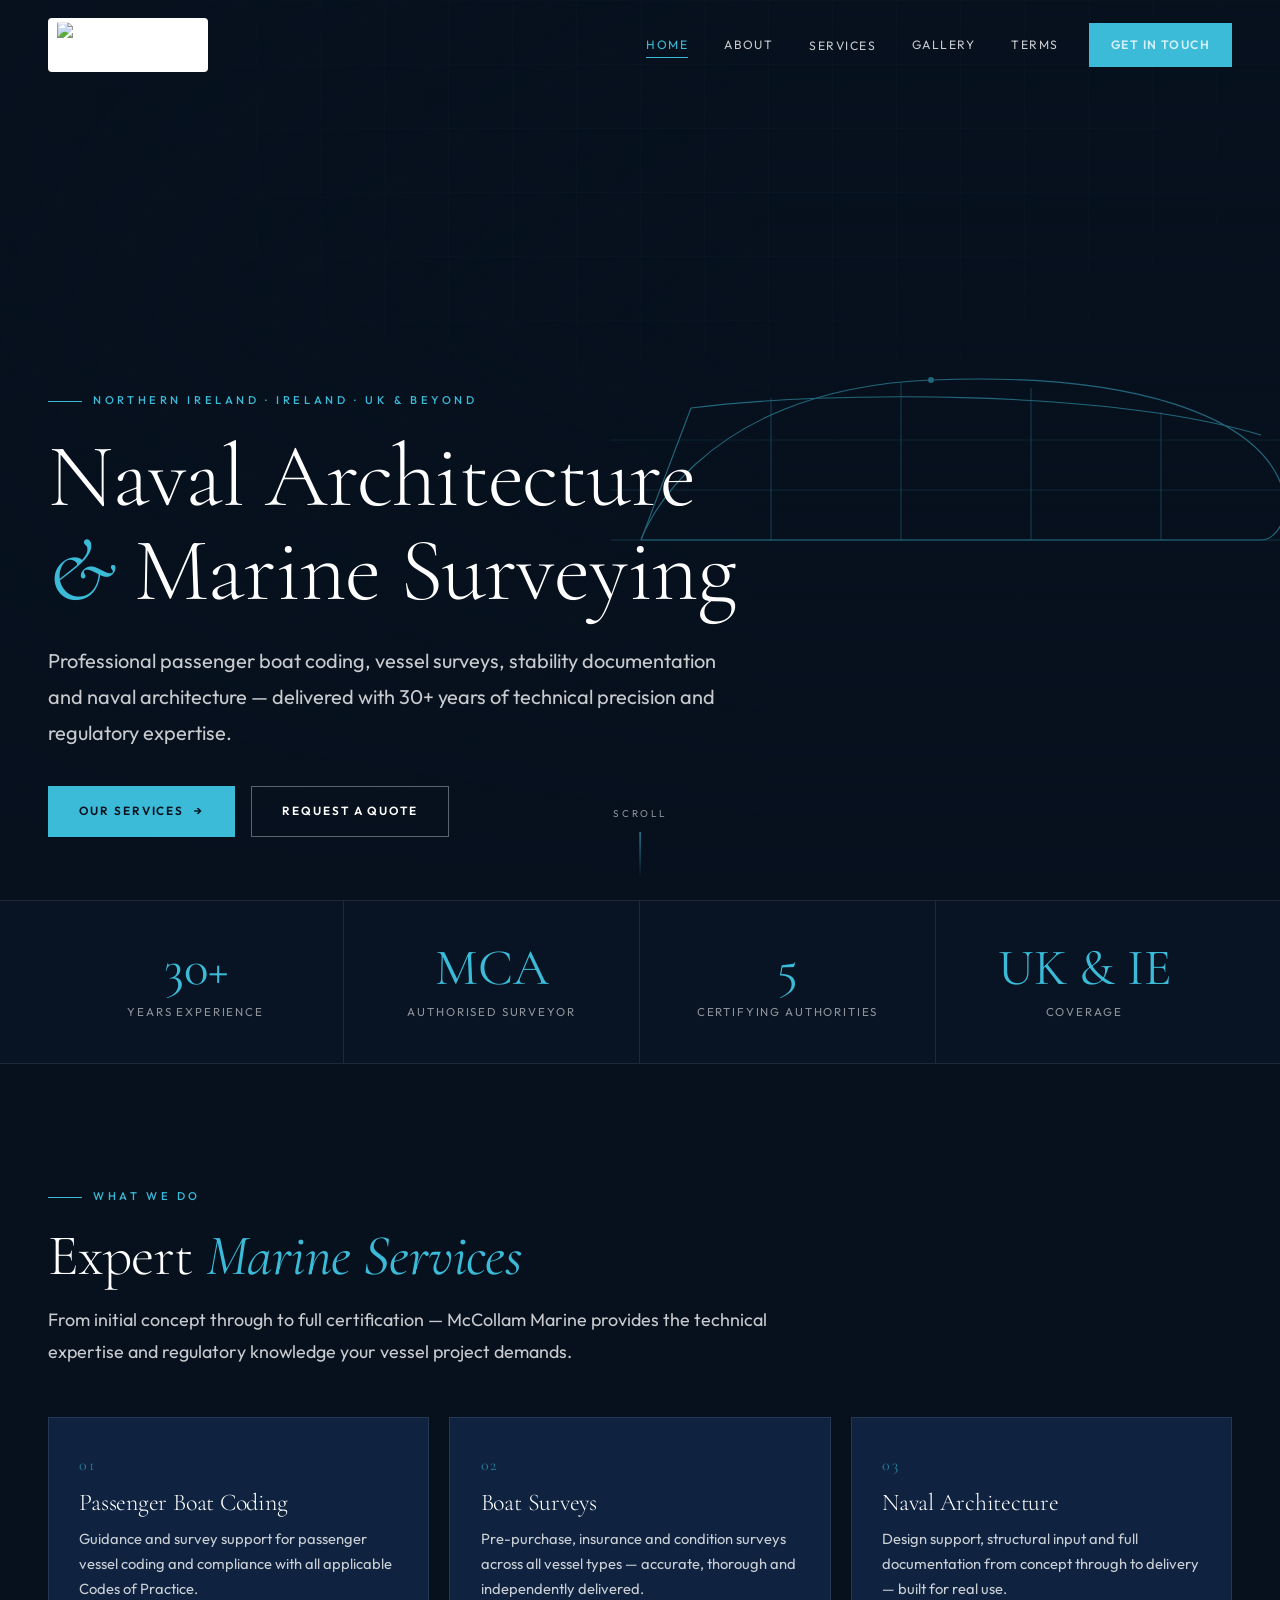
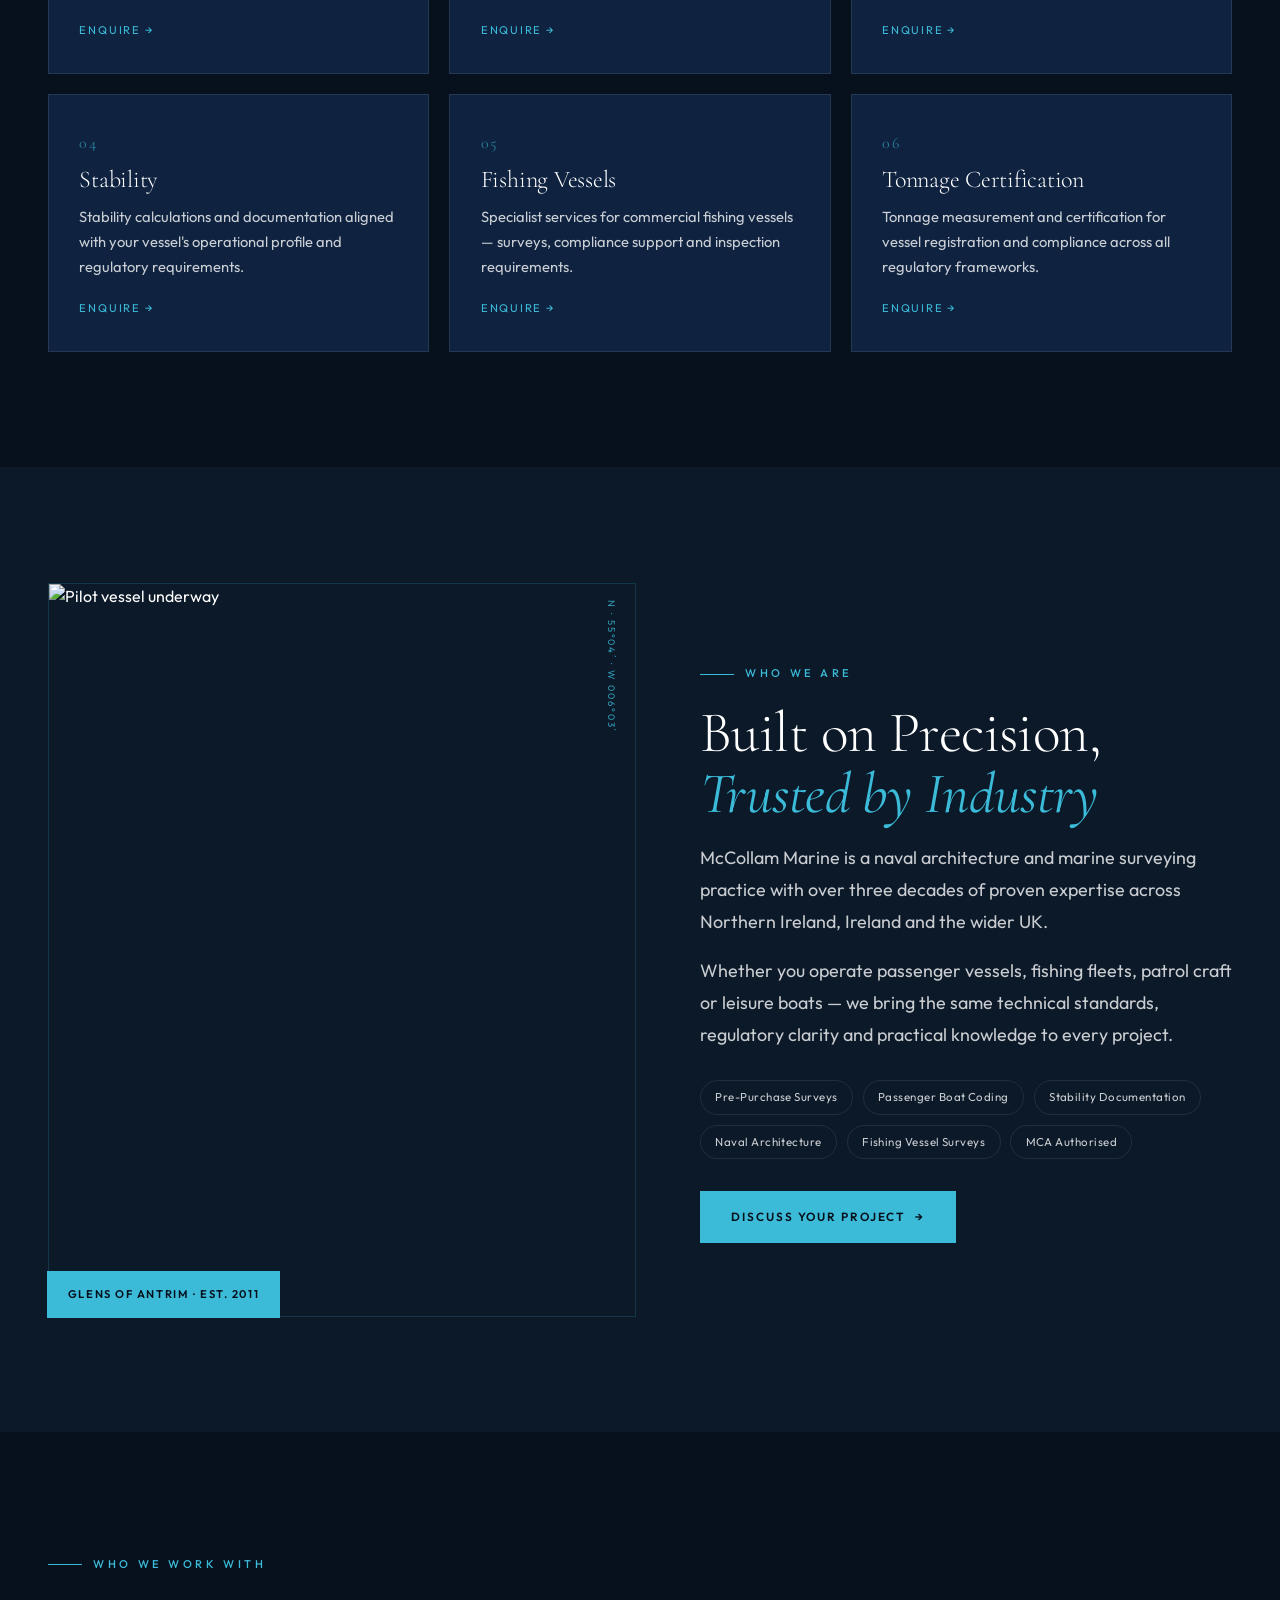
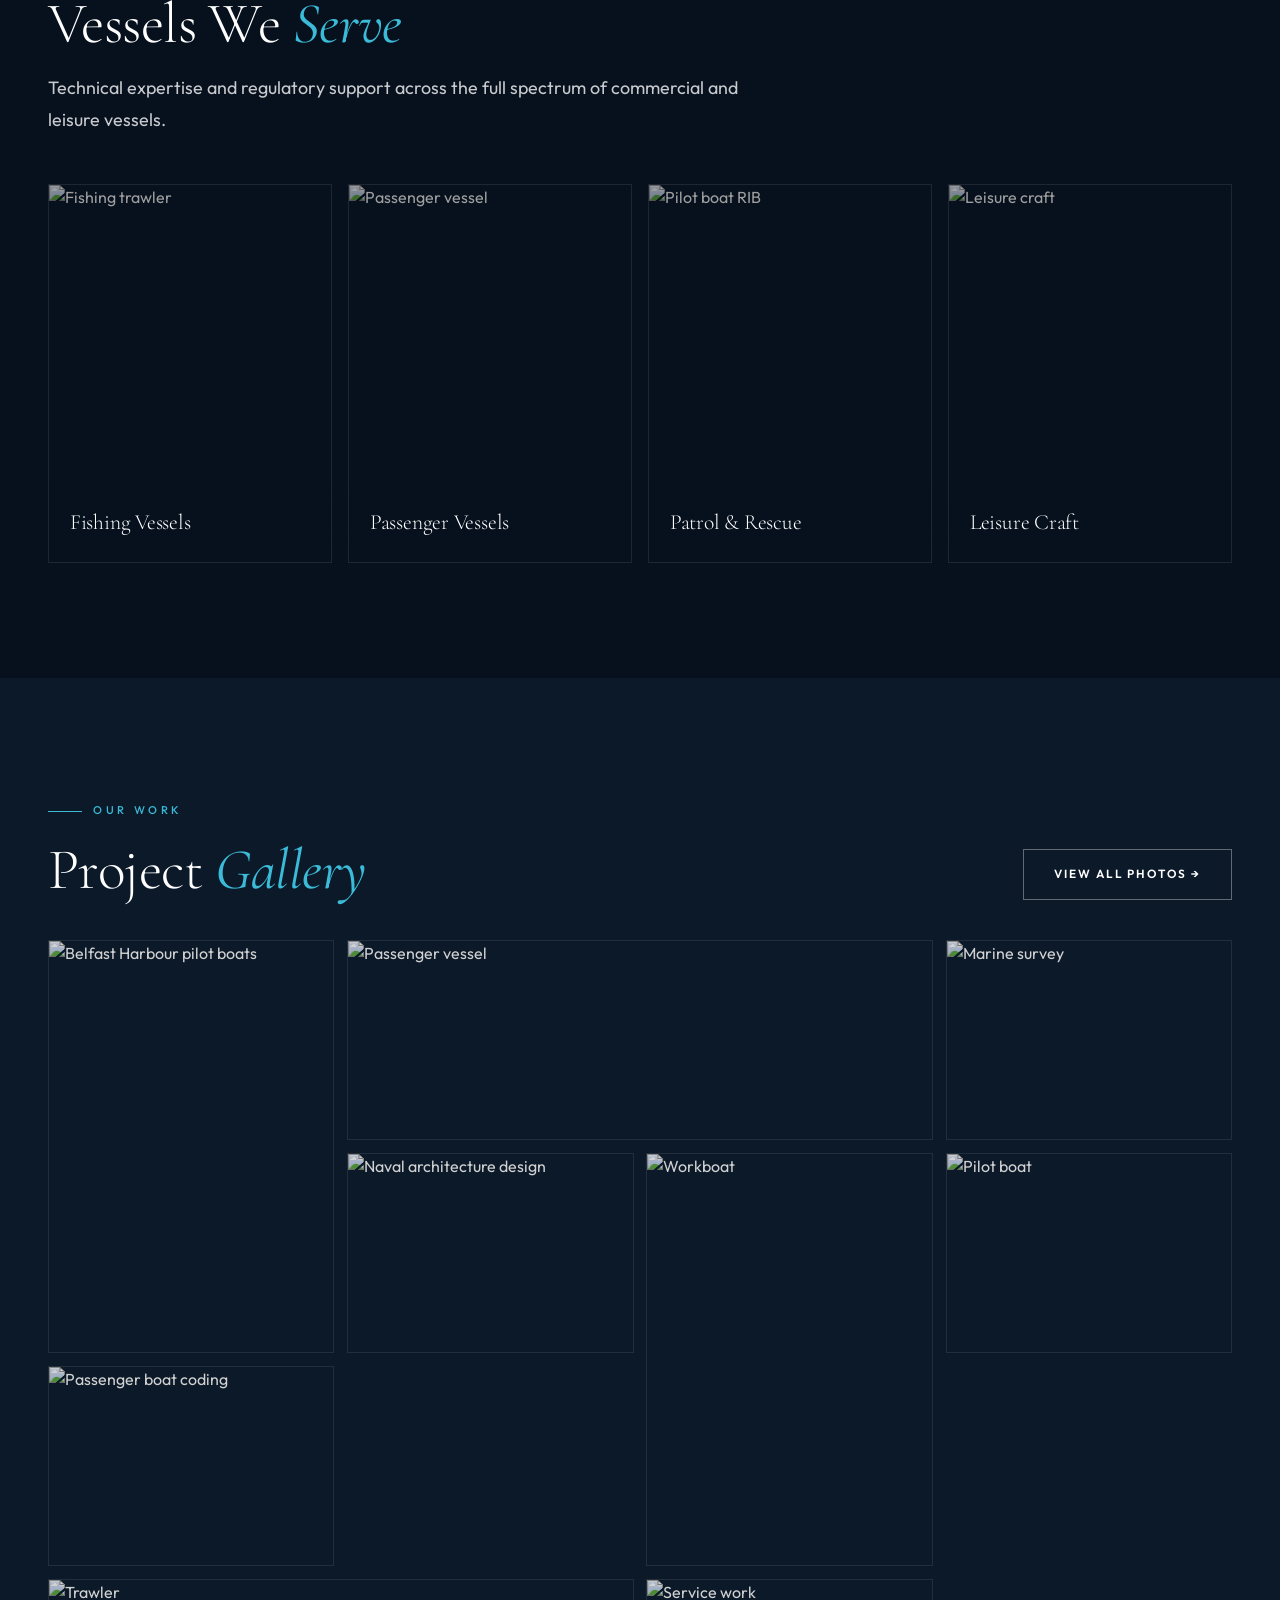
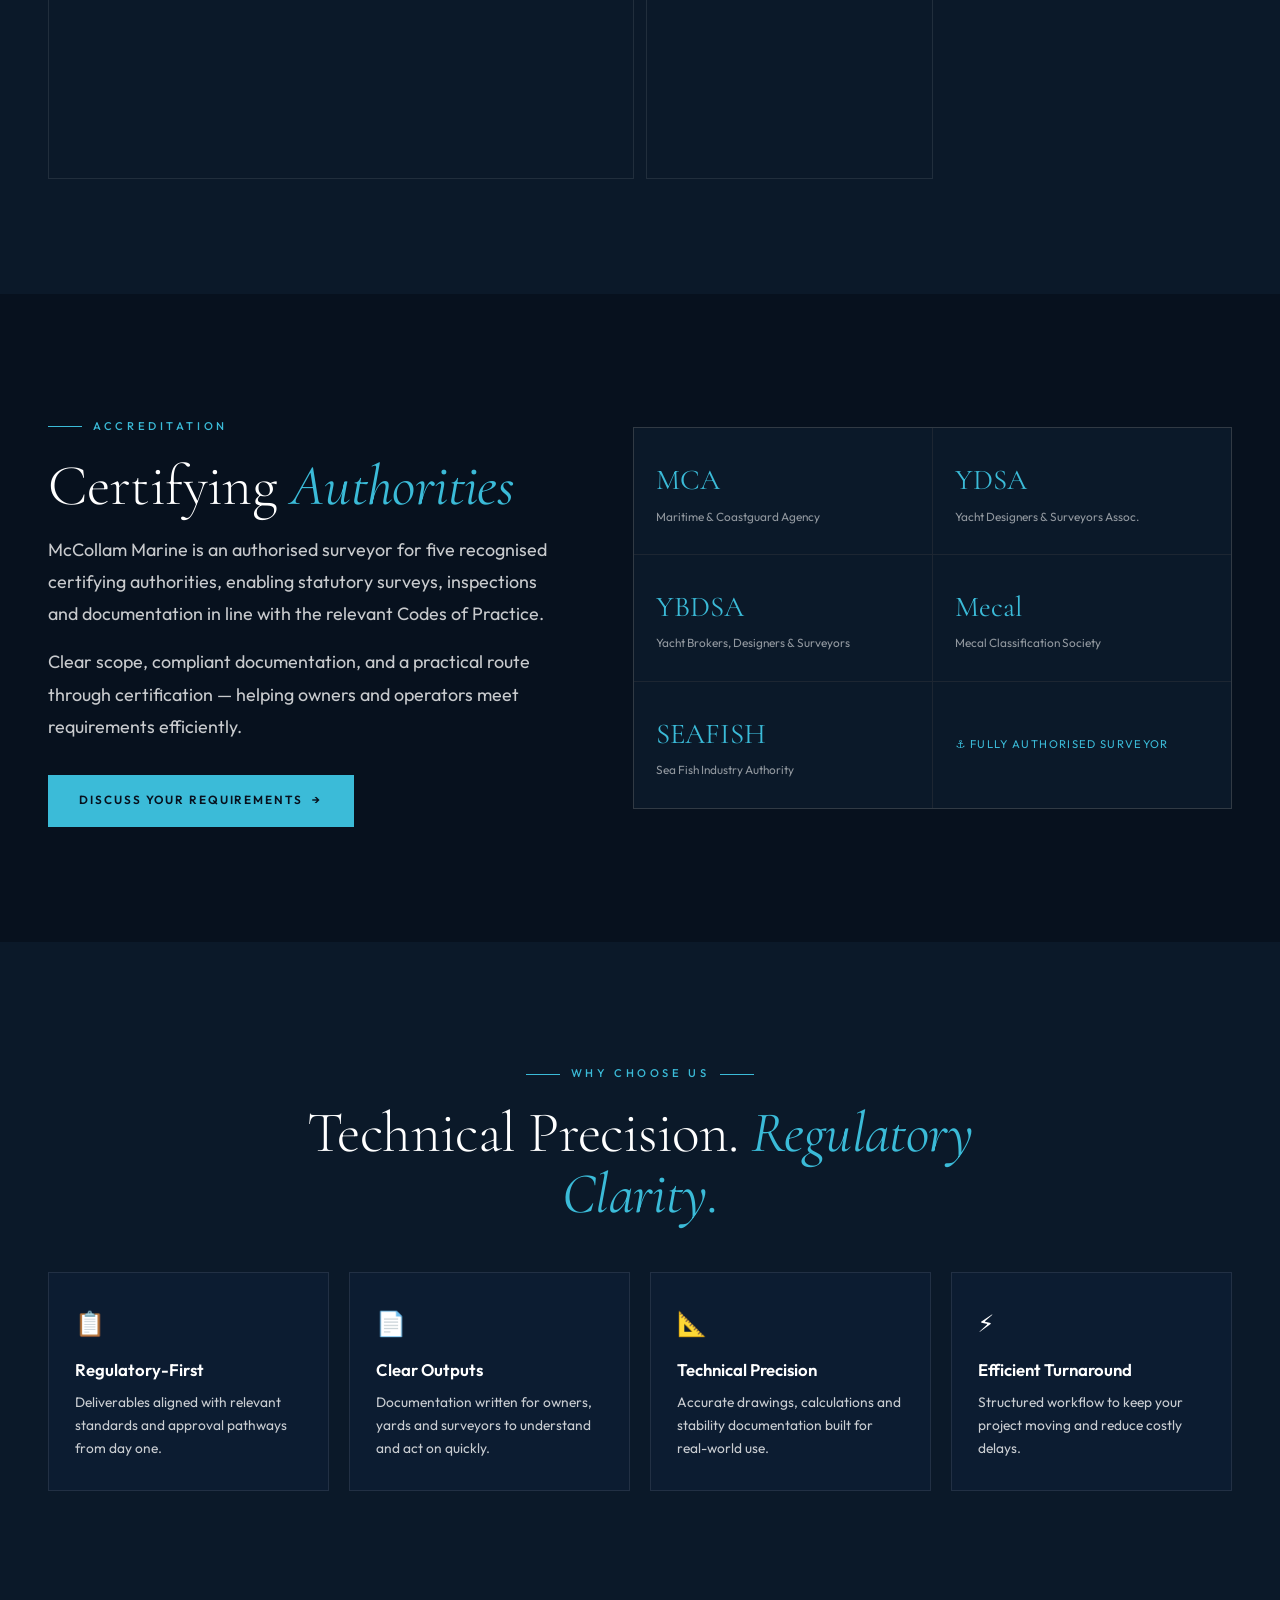
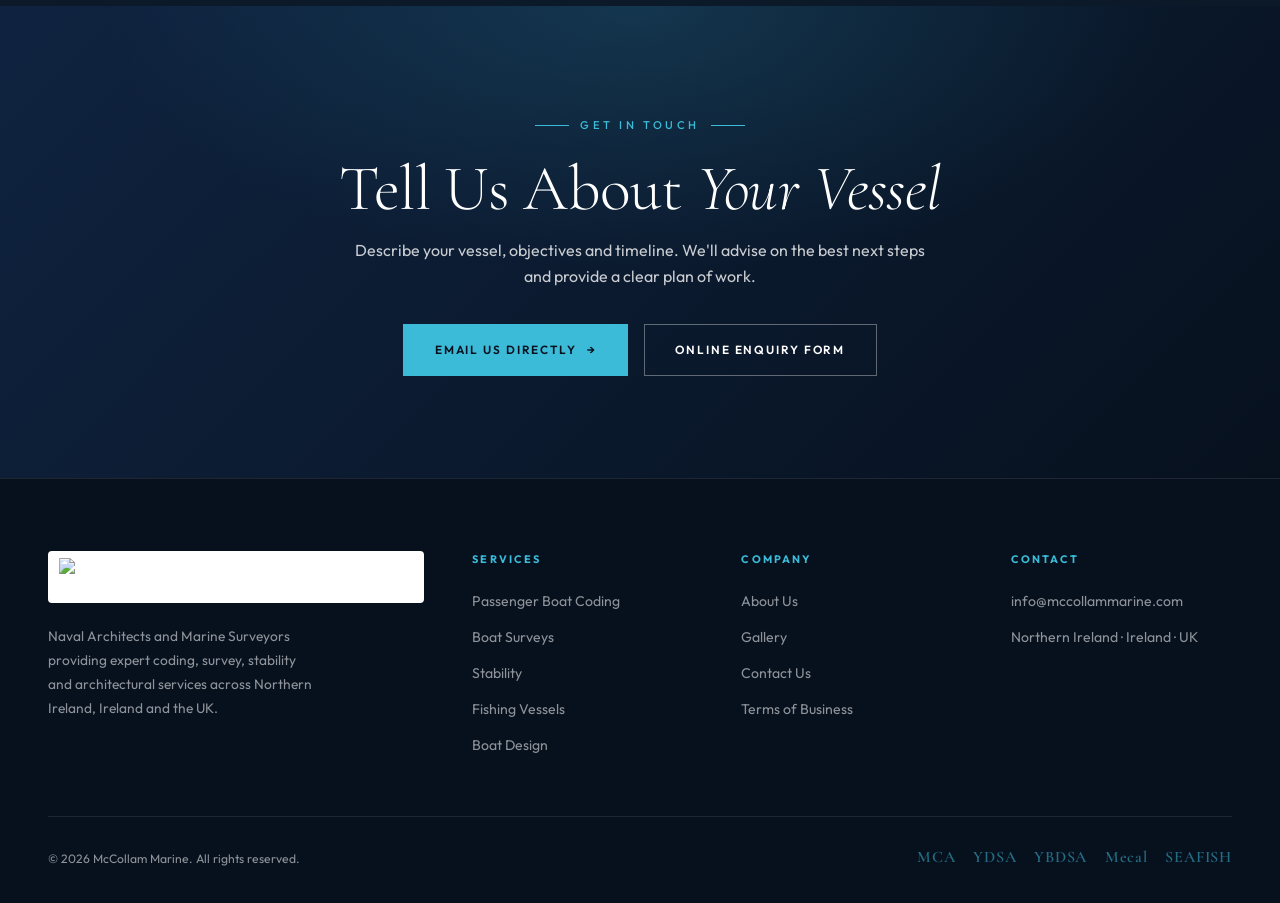
==== index.html @ 3da491c0 "Build homepage: naval-architect themed, dynamic, image-led - index.html: hero with parallax + self-d" ====
<!DOCTYPE html>
<html lang="en">
<head>
<meta charset="UTF-8">
<meta name="viewport" content="width=device-width, initial-scale=1.0">
<title>McCollam Marine | Naval Architects &amp; Marine Surveyors — Northern Ireland</title>
<meta name="description" content="Naval architecture and marine surveying across Northern Ireland, Ireland, the UK and beyond. Passenger boat coding, vessel surveys, stability documentation and boat design — 30+ years of technical precision. Authorised surveyor for MCA, YDSA, YBDSA, Mecal and SEAFISH.">
<link rel="preconnect" href="https://fonts.googleapis.com">
<link rel="preconnect" href="https://fonts.gstatic.com" crossorigin>
<link href="https://fonts.googleapis.com/css2?family=Cormorant+Garamond:ital,wght@0,300;0,400;0,500;0,600;1,400;1,500&family=Outfit:wght@300;400;500;600;700&display=swap" rel="stylesheet">
<link rel="stylesheet" href="assets/css/style.css">
</head>
<body id="top">

<!-- ============ HEADER ============ -->
<header class="site-header">
  <div class="header-inner">
    <a class="brand" href="index.html" aria-label="McCollam Marine home">
      <img src="https://mccollammarine.com/wp-content/uploads/2018/01/mccollam-logo-grey-blue-with-sections-and-grid.jpg" alt="McCollam Marine">
    </a>
    <nav class="nav">
      <a href="#top" class="active">Home</a>
      <a href="#about">About</a>
      <div class="has-drop">
        <a href="#services">Services</a>
        <div class="drop">
          <a href="pages/passenger-boat-coding.html">Passenger Boat Coding</a>
          <a href="pages/boat-surveys.html">Boat Surveys</a>
          <a href="pages/stability.html">Stability Documentation</a>
          <a href="pages/fishing-vessels.html">Fishing Vessels</a>
          <a href="pages/boat-design.html">Boat Design</a>
        </div>
      </div>
      <a href="#gallery">Gallery</a>
      <a href="pages/terms.html">Terms</a>
      <a href="#contact" class="btn btn-fill">Get in Touch</a>
    </nav>
    <button class="burger" aria-label="Open menu" aria-expanded="false"><span></span><span></span><span></span></button>
  </div>
</header>

<div class="scrim"></div>
<nav class="mobile-nav" aria-label="Mobile">
  <a href="#top">Home</a>
  <a href="#about">About</a>
  <a href="#services">Services</a>
  <a href="pages/passenger-boat-coding.html" class="sub">— Passenger Boat Coding</a>
  <a href="pages/boat-surveys.html" class="sub">— Boat Surveys</a>
  <a href="pages/stability.html" class="sub">— Stability</a>
  <a href="pages/fishing-vessels.html" class="sub">— Fishing Vessels</a>
  <a href="pages/boat-design.html" class="sub">— Boat Design</a>
  <a href="#gallery">Gallery</a>
  <a href="#contact">Contact</a>
  <a href="pages/terms.html">Terms of Business</a>
</nav>

<!-- ============ HERO ============ -->
<section class="hero">
  <div class="hero-media">
    <img src="https://mccollammarine.com/wp-content/uploads/2018/01/belfast-harbour-new-pilot-boats-2.jpg" alt="Pilot boats at Belfast Harbour">
  </div>
  <div class="hero-veil"></div>
  <div class="hero-blueprint" aria-hidden="true">
    <svg viewBox="0 0 760 420" fill="none" stroke="#3bbbd8" stroke-width="1.1">
      <!-- waterlines -->
      <path class="draw" d="M40 300 H720" opacity=".4"/>
      <path class="draw" d="M40 250 H720" opacity=".25"/>
      <path class="draw" d="M40 200 H720" opacity=".18"/>
      <!-- hull profile -->
      <path class="draw" d="M70 300 C70 300 120 150 360 140 C560 132 690 175 712 250 C720 278 705 300 690 300 Z"/>
      <!-- deck line -->
      <path class="draw" d="M120 168 C260 150 540 150 690 195"/>
      <!-- stations -->
      <path class="draw" d="M200 300 V158" opacity=".5"/>
      <path class="draw" d="M330 300 V143" opacity=".5"/>
      <path class="draw" d="M460 300 V148" opacity=".5"/>
      <path class="draw" d="M590 300 V172" opacity=".5"/>
      <!-- bow detail -->
      <path class="draw" d="M70 300 L120 168"/>
      <circle cx="360" cy="140" r="3" fill="#3bbbd8" stroke="none"/>
    </svg>
  </div>
  <div class="wrap">
    <span class="eyebrow">Northern Ireland · Ireland · UK &amp; Beyond</span>
    <h1>Naval Architecture <em>&amp;</em> Marine Surveying</h1>
    <p class="lead">Professional passenger boat coding, vessel surveys, stability documentation and naval architecture — delivered with 30+ years of technical precision and regulatory expertise.</p>
    <div class="hero-cta">
      <a href="#services" class="btn btn-fill">Our Services <span class="arw">→</span></a>
      <a href="#contact" class="btn btn-ghost">Request a Quote</a>
    </div>
  </div>
  <div class="hero-scroll">Scroll</div>
</section>

<!-- ============ STATS ============ -->
<section class="stats">
  <div class="wrap">
    <div class="stat reveal"><div class="n" data-count="30" data-suffix="+">0</div><div class="l">Years Experience</div></div>
    <div class="stat reveal" data-d="1"><div class="n">MCA</div><div class="l">Authorised Surveyor</div></div>
    <div class="stat reveal" data-d="2"><div class="n" data-count="5">0</div><div class="l">Certifying Authorities</div></div>
    <div class="stat reveal" data-d="3"><div class="n">UK&nbsp;&amp;&nbsp;IE</div><div class="l">Coverage</div></div>
  </div>
</section>

<!-- ============ SERVICES ============ -->
<section class="sec" id="services">
  <div class="wrap">
    <div class="section-head reveal">
      <span class="eyebrow">What We Do</span>
      <h2 class="title">Expert <em>Marine Services</em></h2>
      <p class="lead">From initial concept through to full certification — McCollam Marine provides the technical expertise and regulatory knowledge your vessel project demands.</p>
    </div>
    <div class="svc-grid">
      <a class="svc reveal" href="pages/passenger-boat-coding.html"><div class="num">01</div><h3>Passenger Boat Coding</h3><p>Guidance and survey support for passenger vessel coding and compliance with all applicable Codes of Practice.</p><span class="more">Enquire →</span></a>
      <a class="svc reveal" data-d="1" href="pages/boat-surveys.html"><div class="num">02</div><h3>Boat Surveys</h3><p>Pre-purchase, insurance and condition surveys across all vessel types — accurate, thorough and independently delivered.</p><span class="more">Enquire →</span></a>
      <a class="svc reveal" data-d="2" href="pages/boat-design.html"><div class="num">03</div><h3>Naval Architecture</h3><p>Design support, structural input and full documentation from concept through to delivery — built for real use.</p><span class="more">Enquire →</span></a>
      <a class="svc reveal" href="pages/stability.html"><div class="num">04</div><h3>Stability</h3><p>Stability calculations and documentation aligned with your vessel's operational profile and regulatory requirements.</p><span class="more">Enquire →</span></a>
      <a class="svc reveal" data-d="1" href="pages/fishing-vessels.html"><div class="num">05</div><h3>Fishing Vessels</h3><p>Specialist services for commercial fishing vessels — surveys, compliance support and inspection requirements.</p><span class="more">Enquire →</span></a>
      <a class="svc reveal" data-d="2" href="#contact"><div class="num">06</div><h3>Tonnage Certification</h3><p>Tonnage measurement and certification for vessel registration and compliance across all regulatory frameworks.</p><span class="more">Enquire →</span></a>
    </div>
  </div>
</section>

<!-- ============ ABOUT ============ -->
<section class="sec deep" id="about">
  <div class="wrap about-grid">
    <div class="about-figure reveal">
      <div class="frame">
        <span class="ticks">N · 55°04′ · W 006°03′</span>
        <img src="https://mccollammarine.com/wp-content/uploads/2026/01/pilot-3-1024x768.jpg" alt="Pilot vessel underway">
      </div>
      <span class="tag">Glens of Antrim · Est. 2011</span>
    </div>
    <div class="about-text reveal" data-d="1">
      <span class="eyebrow">Who We Are</span>
      <h2 class="title">Built on Precision,<br><em>Trusted by Industry</em></h2>
      <p class="lead">McCollam Marine is a naval architecture and marine surveying practice with over three decades of proven expertise across Northern Ireland, Ireland and the wider UK.</p>
      <p class="lead" style="margin-top:1rem">Whether you operate passenger vessels, fishing fleets, patrol craft or leisure boats — we bring the same technical standards, regulatory clarity and practical knowledge to every project.</p>
      <div class="about-points">
        <span class="chip">Pre-Purchase Surveys</span>
        <span class="chip">Passenger Boat Coding</span>
        <span class="chip">Stability Documentation</span>
        <span class="chip">Naval Architecture</span>
        <span class="chip">Fishing Vessel Surveys</span>
        <span class="chip">MCA Authorised</span>
      </div>
      <div style="margin-top:2rem"><a href="#contact" class="btn btn-fill">Discuss Your Project <span class="arw">→</span></a></div>
    </div>
  </div>
</section>

<!-- ============ VESSELS WE SERVE ============ -->
<section class="sec" id="vessels">
  <div class="wrap">
    <div class="section-head reveal">
      <span class="eyebrow">Who We Work With</span>
      <h2 class="title">Vessels We <em>Serve</em></h2>
      <p class="lead">Technical expertise and regulatory support across the full spectrum of commercial and leisure vessels.</p>
    </div>
    <div class="vessels">
      <div class="vessel reveal"><img src="https://mccollammarine.com/wp-content/uploads/2018/01/cropped-trawler.jpg" alt="Fishing trawler"><div class="v-body"><h3>Fishing Vessels</h3><p>Specialist services for commercial fishing vessels and inspection requirements.</p></div></div>
      <div class="vessel reveal" data-d="1"><img src="https://mccollammarine.com/wp-content/uploads/2026/01/pass-1024x768.jpg" alt="Passenger vessel"><div class="v-body"><h3>Passenger Vessels</h3><p>Coding, documentation and compliance support for passenger operations.</p></div></div>
      <div class="vessel reveal" data-d="2"><img src="https://mccollammarine.com/wp-content/uploads/2018/01/pilotboatrib.jpg" alt="Pilot boat RIB"><div class="v-body"><h3>Patrol &amp; Rescue</h3><p>Technical support, surveys and documentation for specialist operational vessels.</p></div></div>
      <div class="vessel reveal" data-d="3"><img src="https://mccollammarine.com/wp-content/uploads/2026/01/sillke-1024x768.jpg" alt="Leisure craft"><div class="v-body"><h3>Leisure Craft</h3><p>Surveys and professional advice for owners, buyers and insurers.</p></div></div>
    </div>
  </div>
</section>

<!-- ============ GALLERY ============ -->
<section class="sec deep" id="gallery">
  <div class="wrap">
    <div class="gallery-head reveal">
      <div>
        <span class="eyebrow">Our Work</span>
        <h2 class="title" style="margin-bottom:0">Project <em>Gallery</em></h2>
      </div>
      <a href="pages/gallery.html" class="btn btn-ghost">View All Photos →</a>
    </div>
    <div class="gallery reveal" data-d="1">
      <div class="g-item tall" data-cap="Belfast Harbour Pilot Boats"><img src="https://mccollammarine.com/wp-content/uploads/2018/01/cropped-belfast-harbour-new-pilot-boats-2.jpg" alt="Belfast Harbour pilot boats"></div>
      <div class="g-item wide" data-cap="Passenger Vessel"><img src="https://mccollammarine.com/wp-content/uploads/2026/01/pass-1024x768.jpg" alt="Passenger vessel"></div>
      <div class="g-item" data-cap="Marine Survey"><img src="https://mccollammarine.com/wp-content/uploads/2026/01/surveys-2-edited-1024x768.jpg" alt="Marine survey"></div>
      <div class="g-item" data-cap="Naval Architecture"><img src="https://mccollammarine.com/wp-content/uploads/2026/01/design-edited.jpg" alt="Naval architecture design"></div>
      <div class="g-item tall" data-cap="Workboat"><img src="https://mccollammarine.com/wp-content/uploads/2026/01/wb-1024x768.jpg" alt="Workboat"></div>
      <div class="g-item" data-cap="Pilot Boat"><img src="https://mccollammarine.com/wp-content/uploads/2026/01/pilot-3-1024x768.jpg" alt="Pilot boat"></div>
      <div class="g-item" data-cap="Passenger Boat Coding"><img src="https://mccollammarine.com/wp-content/uploads/2026/01/coding-1-1024x768.jpg" alt="Passenger boat coding"></div>
      <div class="g-item wide" data-cap="Trawler"><img src="https://mccollammarine.com/wp-content/uploads/2018/01/cropped-trawler.jpg" alt="Trawler"></div>
      <div class="g-item" data-cap="Service Work"><img src="https://mccollammarine.com/wp-content/uploads/2026/01/service-1024x768.jpg" alt="Service work"></div>
    </div>
  </div>
</section>

<!-- ============ AUTHORITIES ============ -->
<section class="sec" id="authorities">
  <div class="wrap auth">
    <div class="reveal">
      <span class="eyebrow">Accreditation</span>
      <h2 class="title">Certifying <em>Authorities</em></h2>
      <p class="lead">McCollam Marine is an authorised surveyor for five recognised certifying authorities, enabling statutory surveys, inspections and documentation in line with the relevant Codes of Practice.</p>
      <p class="lead" style="margin-top:1rem">Clear scope, compliant documentation, and a practical route through certification — helping owners and operators meet requirements efficiently.</p>
      <div style="margin-top:2rem"><a href="#contact" class="btn btn-fill">Discuss Your Requirements <span class="arw">→</span></a></div>
    </div>
    <div class="auth-logos reveal" data-d="1">
      <div class="auth-cell"><div class="code">MCA</div><div class="full">Maritime &amp; Coastguard Agency</div></div>
      <div class="auth-cell"><div class="code">YDSA</div><div class="full">Yacht Designers &amp; Surveyors Assoc.</div></div>
      <div class="auth-cell"><div class="code">YBDSA</div><div class="full">Yacht Brokers, Designers &amp; Surveyors</div></div>
      <div class="auth-cell"><div class="code">Mecal</div><div class="full">Mecal Classification Society</div></div>
      <div class="auth-cell"><div class="code">SEAFISH</div><div class="full">Sea Fish Industry Authority</div></div>
      <div class="auth-cell" style="display:flex;align-items:center"><div class="full" style="margin:0;color:var(--teal);letter-spacing:.12em;text-transform:uppercase;font-size:.7rem">⚓ Fully Authorised Surveyor</div></div>
    </div>
  </div>
</section>

<!-- ============ WHY ============ -->
<section class="sec deep" id="why">
  <div class="wrap">
    <div class="section-head center reveal">
      <span class="eyebrow center">Why Choose Us</span>
      <h2 class="title">Technical Precision. <em>Regulatory Clarity.</em></h2>
    </div>
    <div class="why-grid">
      <div class="why reveal"><div class="ic">📋</div><h4>Regulatory-First</h4><p>Deliverables aligned with relevant standards and approval pathways from day one.</p></div>
      <div class="why reveal" data-d="1"><div class="ic">📄</div><h4>Clear Outputs</h4><p>Documentation written for owners, yards and surveyors to understand and act on quickly.</p></div>
      <div class="why reveal" data-d="2"><div class="ic">📐</div><h4>Technical Precision</h4><p>Accurate drawings, calculations and stability documentation built for real-world use.</p></div>
      <div class="why reveal" data-d="3"><div class="ic">⚡</div><h4>Efficient Turnaround</h4><p>Structured workflow to keep your project moving and reduce costly delays.</p></div>
    </div>
  </div>
</section>

<!-- ============ CTA ============ -->
<section class="cta" id="contact">
  <div class="wrap">
    <div class="reveal">
      <span class="eyebrow center">Get In Touch</span>
      <h2>Tell Us About <em>Your Vessel</em></h2>
      <p>Describe your vessel, objectives and timeline. We'll advise on the best next steps and provide a clear plan of work.</p>
      <div class="cta-row">
        <a href="mailto:info@mccollammarine.com" class="btn btn-fill">Email Us Directly <span class="arw">→</span></a>
        <a href="pages/contact.html" class="btn btn-ghost">Online Enquiry Form</a>
      </div>
    </div>
  </div>
</section>

<!-- ============ FOOTER ============ -->
<footer class="footer">
  <div class="wrap">
    <div class="footer-grid">
      <div>
        <div class="f-logo"><img src="https://mccollammarine.com/wp-content/uploads/2018/01/mccollam-logo-grey-blue-with-sections-and-grid.jpg" alt="McCollam Marine"></div>
        <p class="f-desc">Naval Architects and Marine Surveyors providing expert coding, survey, stability and architectural services across Northern Ireland, Ireland and the UK.</p>
      </div>
      <div>
        <h5>Services</h5>
        <ul>
          <li><a href="pages/passenger-boat-coding.html">Passenger Boat Coding</a></li>
          <li><a href="pages/boat-surveys.html">Boat Surveys</a></li>
          <li><a href="pages/stability.html">Stability</a></li>
          <li><a href="pages/fishing-vessels.html">Fishing Vessels</a></li>
          <li><a href="pages/boat-design.html">Boat Design</a></li>
        </ul>
      </div>
      <div>
        <h5>Company</h5>
        <ul>
          <li><a href="#about">About Us</a></li>
          <li><a href="#gallery">Gallery</a></li>
          <li><a href="#contact">Contact Us</a></li>
          <li><a href="pages/terms.html">Terms of Business</a></li>
        </ul>
      </div>
      <div>
        <h5>Contact</h5>
        <ul>
          <li><a href="mailto:info@mccollammarine.com">info@mccollammarine.com</a></li>
          <li><a href="#contact">Northern Ireland · Ireland · UK</a></li>
        </ul>
      </div>
    </div>
    <div class="f-bottom">
      <p>© <span data-year>2026</span> McCollam Marine. All rights reserved.</p>
      <div class="f-certs"><span>MCA</span><span>YDSA</span><span>YBDSA</span><span>Mecal</span><span>SEAFISH</span></div>
    </div>
  </div>
</footer>

<script src="assets/js/main.js"></script>
</body>
</html>
---- assets/css/style.css ----
/* ============================================================
   McCollam Marine — redesign
   Naval-architect aesthetic: dark ink, teal, blueprint linework
   ============================================================ */

:root{
  --ink:#07111e;        /* primary dark background      */
  --deep:#0b1929;       /* section background           */
  --navy:#0f2340;       /* card / panel background      */
  --navy-2:#132b4d;
  --teal:#3bbbd8;       /* brand accent                 */
  --teal-bright:#5acee8;
  --white:#ffffff;
  --muted:rgba(255,255,255,.55);
  --muted-2:rgba(255,255,255,.78);
  --line:rgba(59,187,216,.18);
  --border:rgba(255,255,255,.09);
  --ease:cubic-bezier(.22,.61,.36,1);
  --container:1280px;
  --serif:'Cormorant Garamond',Georgia,serif;
  --sans:'Outfit',system-ui,sans-serif;
}

*,*::before,*::after{box-sizing:border-box;margin:0;padding:0}
html{scroll-behavior:smooth;-webkit-text-size-adjust:100%}
body{
  font-family:var(--sans);
  background:var(--ink);
  color:var(--white);
  line-height:1.6;
  overflow-x:hidden;
  -webkit-font-smoothing:antialiased;
}
img{display:block;max-width:100%}
a{color:inherit;text-decoration:none}
ul{list-style:none}
::selection{background:var(--teal);color:var(--ink)}

/* Blueprint grid background applied to body */
body::before{
  content:"";position:fixed;inset:0;z-index:0;pointer-events:none;
  background-image:
    linear-gradient(rgba(59,187,216,.045) 1px,transparent 1px),
    linear-gradient(90deg,rgba(59,187,216,.045) 1px,transparent 1px);
  background-size:64px 64px;
  mask-image:radial-gradient(ellipse 90% 70% at 50% 0%,#000 30%,transparent 80%);
}

.wrap{max-width:var(--container);margin:0 auto;padding:0 clamp(1.25rem,4vw,3rem)}
section{position:relative;z-index:1}

/* ---------- Typography helpers ---------- */
.eyebrow{
  display:inline-flex;align-items:center;gap:.7rem;
  font-size:.7rem;letter-spacing:.32em;text-transform:uppercase;
  color:var(--teal);font-weight:500;margin-bottom:1.25rem;
}
.eyebrow::before{content:"";width:34px;height:1px;background:var(--teal)}
.eyebrow.center::after{content:"";width:34px;height:1px;background:var(--teal)}
.eyebrow.center{justify-content:center}

h1,h2,h3,.serif{font-family:var(--serif);font-weight:300;letter-spacing:-.01em;line-height:1.05}
h2.title{font-size:clamp(2rem,4.6vw,3.6rem);margin-bottom:1.1rem}
h2.title em,h1 em{font-style:italic;color:var(--teal);font-weight:400}
.lead{color:var(--muted-2);font-size:clamp(1rem,1.4vw,1.12rem);max-width:62ch;line-height:1.8}
.section-head{margin-bottom:3rem;max-width:760px}
.section-head.center{margin-inline:auto;text-align:center}

/* ---------- Buttons ---------- */
.btn{
  display:inline-flex;align-items:center;gap:.6rem;
  padding:.95rem 1.9rem;font-size:.74rem;letter-spacing:.16em;text-transform:uppercase;
  font-weight:600;border:1px solid transparent;cursor:pointer;
  transition:transform .3s var(--ease),background .3s,color .3s,border-color .3s;
}
.btn:hover{transform:translateY(-3px)}
.btn-fill{background:var(--teal);color:var(--ink)}
.btn-fill:hover{background:var(--teal-bright)}
.btn-ghost{border-color:rgba(255,255,255,.35);color:var(--white)}
.btn-ghost:hover{border-color:var(--teal);color:var(--teal)}
.btn .arw{transition:transform .3s var(--ease)}
.btn:hover .arw{transform:translateX(4px)}

/* ============================================================
   HEADER
   ============================================================ */
.site-header{
  position:fixed;top:0;left:0;right:0;z-index:1000;
  transition:background .4s var(--ease),backdrop-filter .4s,border-color .4s,padding .4s;
  border-bottom:1px solid transparent;
}
.site-header.scrolled{
  background:rgba(7,17,30,.82);backdrop-filter:blur(14px);
  border-bottom:1px solid var(--border);
}
.header-inner{display:flex;align-items:center;justify-content:space-between;
  padding:1.1rem clamp(1.25rem,4vw,3rem);transition:padding .4s var(--ease)}
.site-header.scrolled .header-inner{padding-block:.65rem}
.brand{display:flex;align-items:center}
.brand img{height:54px;width:auto;background:#fff;padding:.3rem .55rem;border-radius:4px;
  transition:height .4s var(--ease)}
.site-header.scrolled .brand img{height:42px}

.nav{display:flex;align-items:center;gap:.35rem}
.nav a{position:relative;padding:.55rem .95rem;font-size:.76rem;letter-spacing:.12em;
  text-transform:uppercase;color:var(--muted-2);transition:color .25s}
.nav a:hover,.nav a.active{color:var(--teal)}
.nav a::after{content:"";position:absolute;left:.95rem;right:.95rem;bottom:.3rem;height:1px;
  background:var(--teal);transform:scaleX(0);transform-origin:left;transition:transform .3s var(--ease)}
.nav a:hover::after,.nav a.active::after{transform:scaleX(1)}
.has-drop{position:relative}
.drop{position:absolute;top:100%;left:0;min-width:230px;background:rgba(9,21,37,.97);
  backdrop-filter:blur(14px);border:1px solid var(--border);border-top:2px solid var(--teal);
  padding:.4rem;opacity:0;visibility:hidden;transform:translateY(8px);
  transition:opacity .25s,transform .25s,visibility .25s}
.has-drop:hover .drop{opacity:1;visibility:visible;transform:translateY(0)}
.drop a{display:block;padding:.7rem .9rem;letter-spacing:.06em;text-transform:none;font-size:.82rem}
.drop a::after{display:none}
.drop a:hover{background:rgba(59,187,216,.08)}
.nav .btn{margin-left:.6rem;padding:.7rem 1.3rem}

.burger{display:none;flex-direction:column;gap:5px;background:none;border:0;cursor:pointer;padding:.5rem}
.burger span{display:block;width:26px;height:2px;background:#fff;transition:transform .3s,opacity .3s}
.burger.open span:nth-child(1){transform:translateY(7px) rotate(45deg)}
.burger.open span:nth-child(2){opacity:0}
.burger.open span:nth-child(3){transform:translateY(-7px) rotate(-45deg)}

.mobile-nav{position:fixed;inset:0 0 0 auto;width:min(86vw,380px);z-index:999;
  background:rgba(9,21,37,.98);backdrop-filter:blur(18px);border-left:1px solid var(--border);
  transform:translateX(100%);transition:transform .4s var(--ease);
  padding:6rem 2rem 2rem;display:flex;flex-direction:column;gap:.25rem;overflow-y:auto}
.mobile-nav.open{transform:translateX(0)}
.mobile-nav a{padding:.85rem .5rem;font-size:.9rem;letter-spacing:.1em;text-transform:uppercase;
  color:var(--muted-2);border-bottom:1px solid var(--border)}
.mobile-nav a.sub{padding-left:1.5rem;font-size:.8rem;text-transform:none;color:var(--muted)}
.scrim{position:fixed;inset:0;background:rgba(0,0,0,.5);z-index:998;opacity:0;visibility:hidden;
  transition:opacity .4s,visibility .4s}
.scrim.open{opacity:1;visibility:visible}

/* ============================================================
   HERO
   ============================================================ */
.hero{position:relative;min-height:100svh;display:flex;align-items:flex-end;
  overflow:hidden;padding-bottom:clamp(3rem,7vh,6rem)}
.hero-media{position:absolute;inset:-8% 0;z-index:0;will-change:transform}
.hero-media img{width:100%;height:100%;object-fit:cover;filter:brightness(.5) saturate(.85) contrast(1.05)}
.hero-veil{position:absolute;inset:0;z-index:1;
  background:
    linear-gradient(180deg,rgba(7,17,30,.55) 0%,rgba(7,17,30,.2) 35%,rgba(7,17,30,.85) 85%,var(--ink) 100%),
    linear-gradient(90deg,rgba(7,17,30,.7) 0%,transparent 60%)}
/* blueprint hull overlay */
.hero-blueprint{position:absolute;inset:0;z-index:2;pointer-events:none;
  opacity:.5;mix-blend-mode:screen}
.hero-blueprint svg{position:absolute;right:-4%;top:50%;transform:translateY(-50%);
  width:min(60vw,760px);height:auto}
.hero .wrap{position:relative;z-index:3;width:100%}
.hero h1{font-size:clamp(2.6rem,7vw,6rem);max-width:16ch;margin-bottom:1.5rem}
.hero .lead{font-size:clamp(1.02rem,1.6vw,1.25rem);max-width:54ch;margin-bottom:2.2rem}
.hero-cta{display:flex;flex-wrap:wrap;gap:1rem}
.hero-scroll{position:absolute;left:50%;bottom:1.4rem;transform:translateX(-50%);z-index:3;
  font-size:.62rem;letter-spacing:.3em;text-transform:uppercase;color:var(--muted);
  display:flex;flex-direction:column;align-items:center;gap:.6rem}
.hero-scroll::after{content:"";width:1px;height:46px;background:linear-gradient(var(--teal),transparent);
  animation:scrolldot 2.2s infinite}
@keyframes scrolldot{0%{transform:scaleY(0);transform-origin:top}45%{transform:scaleY(1);transform-origin:top}
  55%{transform:scaleY(1);transform-origin:bottom}100%{transform:scaleY(0);transform-origin:bottom}}

/* ============================================================
   STATS
   ============================================================ */
.stats{border-block:1px solid var(--border);background:rgba(11,25,41,.5)}
.stats .wrap{display:grid;grid-template-columns:repeat(4,1fr)}
.stat{padding:2.6rem 1.5rem;text-align:center;border-right:1px solid var(--border)}
.stat:last-child{border-right:0}
.stat .n{font-family:var(--serif);font-size:clamp(2.4rem,4vw,3.4rem);color:var(--teal);line-height:1}
.stat .l{margin-top:.6rem;font-size:.72rem;letter-spacing:.16em;text-transform:uppercase;color:var(--muted)}

/* ============================================================
   Generic section spacing
   ============================================================ */
.sec{padding:clamp(4.5rem,9vw,8rem) 0}
.sec.deep{background:var(--deep)}

/* ---------- About split ---------- */
.about-grid{display:grid;grid-template-columns:1.05fr .95fr;gap:clamp(2rem,5vw,5rem);align-items:center}
.about-figure{position:relative}
.about-figure .frame{position:relative;overflow:hidden;border:1px solid var(--line)}
.about-figure img{width:100%;aspect-ratio:4/5;object-fit:cover;transition:transform 1.2s var(--ease)}
.about-figure:hover img{transform:scale(1.05)}
.about-figure .tag{position:absolute;left:-1px;bottom:-1px;background:var(--teal);color:var(--ink);
  padding:.9rem 1.3rem;font-size:.7rem;letter-spacing:.14em;text-transform:uppercase;font-weight:600}
.about-figure .ticks{position:absolute;top:1rem;right:1rem;font-family:var(--sans);
  font-size:.6rem;letter-spacing:.2em;color:var(--teal);writing-mode:vertical-rl;opacity:.8}
.about-points{display:flex;flex-wrap:wrap;gap:.6rem;margin-top:1.8rem}
.chip{font-size:.72rem;letter-spacing:.04em;color:var(--muted-2);
  border:1px solid var(--border);padding:.45rem .9rem;border-radius:40px}

/* ============================================================
   SERVICES
   ============================================================ */
.svc-grid{display:grid;grid-template-columns:repeat(3,1fr);gap:1.25rem}
.svc{position:relative;padding:2.2rem 1.9rem 2rem;background:var(--navy);
  border:1px solid var(--border);overflow:hidden;transition:transform .4s var(--ease),border-color .4s}
.svc::before{content:"";position:absolute;top:0;left:0;right:0;height:2px;background:var(--teal);
  transform:scaleX(0);transform-origin:left;transition:transform .5s var(--ease)}
.svc:hover{transform:translateY(-6px);border-color:var(--line)}
.svc:hover::before{transform:scaleX(1)}
.svc .num{font-family:var(--serif);font-size:1rem;color:var(--teal);opacity:.6;letter-spacing:.1em}
.svc h3{font-size:1.5rem;margin:.7rem 0 .7rem;color:#fff}
.svc p{color:var(--muted-2);font-size:.92rem;line-height:1.7}
.svc .more{margin-top:1.3rem;display:inline-flex;gap:.5rem;font-size:.7rem;letter-spacing:.16em;
  text-transform:uppercase;color:var(--teal)}

/* ============================================================
   VESSELS WE SERVE (image tiles)
   ============================================================ */
.vessels{display:grid;grid-template-columns:repeat(4,1fr);gap:1rem}
.vessel{position:relative;aspect-ratio:3/4;overflow:hidden;border:1px solid var(--border)}
.vessel img{position:absolute;inset:0;width:100%;height:100%;object-fit:cover;
  filter:brightness(.62) saturate(.9);transition:transform .9s var(--ease),filter .6s}
.vessel:hover img{transform:scale(1.08);filter:brightness(.78)}
.vessel .v-body{position:absolute;inset:auto 0 0 0;z-index:2;padding:1.5rem 1.3rem;
  background:linear-gradient(transparent,rgba(7,17,30,.92))}
.vessel h3{font-size:1.35rem;color:#fff;margin-bottom:.3rem}
.vessel p{font-size:.8rem;color:var(--muted-2);line-height:1.5;opacity:0;max-height:0;
  transform:translateY(8px);transition:opacity .4s,max-height .5s,transform .4s}
.vessel:hover p{opacity:1;max-height:120px;transform:translateY(0)}

/* ============================================================
   GALLERY (masonry-ish + hover zoom)
   ============================================================ */
.gallery-head{display:flex;justify-content:space-between;align-items:flex-end;gap:1.5rem;margin-bottom:2.5rem;flex-wrap:wrap}
.gallery{display:grid;grid-template-columns:repeat(4,1fr);grid-auto-rows:200px;gap:.8rem}
.g-item{position:relative;overflow:hidden;border:1px solid var(--border)}
.g-item img{width:100%;height:100%;object-fit:cover;filter:brightness(.82) saturate(.9);
  transition:transform .9s var(--ease),filter .5s}
.g-item:hover img{transform:scale(1.1);filter:brightness(1)}
.g-item::after{content:attr(data-cap);position:absolute;left:0;right:0;bottom:0;
  padding:1.4rem 1rem .9rem;font-size:.68rem;letter-spacing:.14em;text-transform:uppercase;
  color:#fff;background:linear-gradient(transparent,rgba(7,17,30,.9));
  opacity:0;transform:translateY(10px);transition:opacity .4s,transform .4s}
.g-item:hover::after{opacity:1;transform:translateY(0)}
.g-item.tall{grid-row:span 2}
.g-item.wide{grid-column:span 2}

/* ============================================================
   AUTHORITIES
   ============================================================ */
.auth{display:grid;grid-template-columns:1fr 1.15fr;gap:clamp(2rem,5vw,4.5rem);align-items:center}
.auth-logos{display:grid;grid-template-columns:repeat(2,1fr);gap:1px;background:var(--border);
  border:1px solid var(--border)}
.auth-cell{background:var(--deep);padding:1.8rem 1.4rem;transition:background .3s}
.auth-cell:hover{background:var(--navy)}
.auth-cell .code{font-family:var(--serif);font-size:1.8rem;color:var(--teal)}
.auth-cell .full{font-size:.74rem;color:var(--muted);margin-top:.35rem;line-height:1.4}

/* ============================================================
   WHY
   ============================================================ */
.why-grid{display:grid;grid-template-columns:repeat(4,1fr);gap:1.25rem}
.why{padding:1.9rem 1.6rem;border:1px solid var(--border);background:rgba(15,35,64,.35)}
.why .ic{font-size:1.5rem;margin-bottom:.9rem}
.why h4{font-size:1.05rem;color:#fff;margin-bottom:.5rem;font-family:var(--sans);font-weight:600}
.why p{font-size:.86rem;color:var(--muted-2);line-height:1.65}

/* ============================================================
   CTA band
   ============================================================ */
.cta{position:relative;text-align:center;padding:clamp(4rem,8vw,7rem) 0;overflow:hidden;
  background:linear-gradient(135deg,var(--navy) 0%,var(--ink) 100%)}
.cta::before{content:"";position:absolute;inset:0;
  background:radial-gradient(ellipse 60% 80% at 50% 0%,rgba(59,187,216,.16),transparent 70%)}
.cta .wrap{position:relative;z-index:2}
.cta h2{font-size:clamp(2.2rem,5vw,4rem);margin-bottom:1rem}
.cta p{color:var(--muted-2);max-width:52ch;margin:0 auto 2.2rem}
.cta-row{display:flex;gap:1rem;justify-content:center;flex-wrap:wrap}

/* ============================================================
   FOOTER
   ============================================================ */
.footer{background:var(--ink);border-top:1px solid var(--border);padding:4.5rem 0 2rem}
.footer-grid{display:grid;grid-template-columns:1.7fr 1fr 1fr 1fr;gap:3rem;margin-bottom:3rem}
.footer .f-logo img{height:52px;background:#fff;padding:.4rem .7rem;border-radius:4px;margin-bottom:1.3rem}
.f-desc{color:var(--muted);font-size:.86rem;line-height:1.75;max-width:30ch}
.footer h5{font-size:.68rem;letter-spacing:.2em;text-transform:uppercase;color:var(--teal);margin-bottom:1.2rem}
.footer ul li{margin-bottom:.65rem}
.footer ul a{color:var(--muted);font-size:.88rem;transition:color .25s}
.footer ul a:hover{color:#fff}
.f-bottom{border-top:1px solid var(--border);padding-top:1.8rem;display:flex;justify-content:space-between;
  align-items:center;gap:1rem;flex-wrap:wrap}
.f-bottom p{font-size:.76rem;color:var(--muted)}
.f-certs{display:flex;gap:1.1rem}
.f-certs span{font-family:var(--serif);font-weight:600;color:rgba(59,187,216,.55);letter-spacing:.05em}

/* ============================================================
   Reveal animation
   ============================================================ */
.reveal{opacity:0;transform:translateY(34px);transition:opacity .8s var(--ease),transform .8s var(--ease)}
.reveal.in{opacity:1;transform:none}
.reveal[data-d="1"]{transition-delay:.08s}
.reveal[data-d="2"]{transition-delay:.16s}
.reveal[data-d="3"]{transition-delay:.24s}
.reveal[data-d="4"]{transition-delay:.32s}
.reveal[data-d="5"]{transition-delay:.40s}
@media(prefers-reduced-motion:reduce){
  .reveal{opacity:1;transform:none;transition:none}
  .hero-scroll::after{animation:none}
  html{scroll-behavior:auto}
}

/* ============================================================
   Responsive
   ============================================================ */
@media(max-width:1024px){
  .svc-grid,.why-grid,.vessels{grid-template-columns:repeat(2,1fr)}
  .stats .wrap{grid-template-columns:repeat(2,1fr)}
  .stat:nth-child(2){border-right:0}
  .stat{border-bottom:1px solid var(--border)}
  .about-grid,.auth{grid-template-columns:1fr;gap:2.5rem}
  .gallery{grid-template-columns:repeat(2,1fr)}
  .g-item.wide{grid-column:span 1}
}
@media(max-width:768px){
  .nav{display:none}
  .burger{display:flex}
  .hero{min-height:92svh}
  .hero-blueprint{opacity:.3}
  .footer-grid{grid-template-columns:1fr 1fr}
}
@media(max-width:520px){
  .svc-grid,.why-grid,.vessels,.stats .wrap,.gallery,.footer-grid{grid-template-columns:1fr}
  .stat{border-right:0}
  .g-item.tall{grid-row:span 1}
}
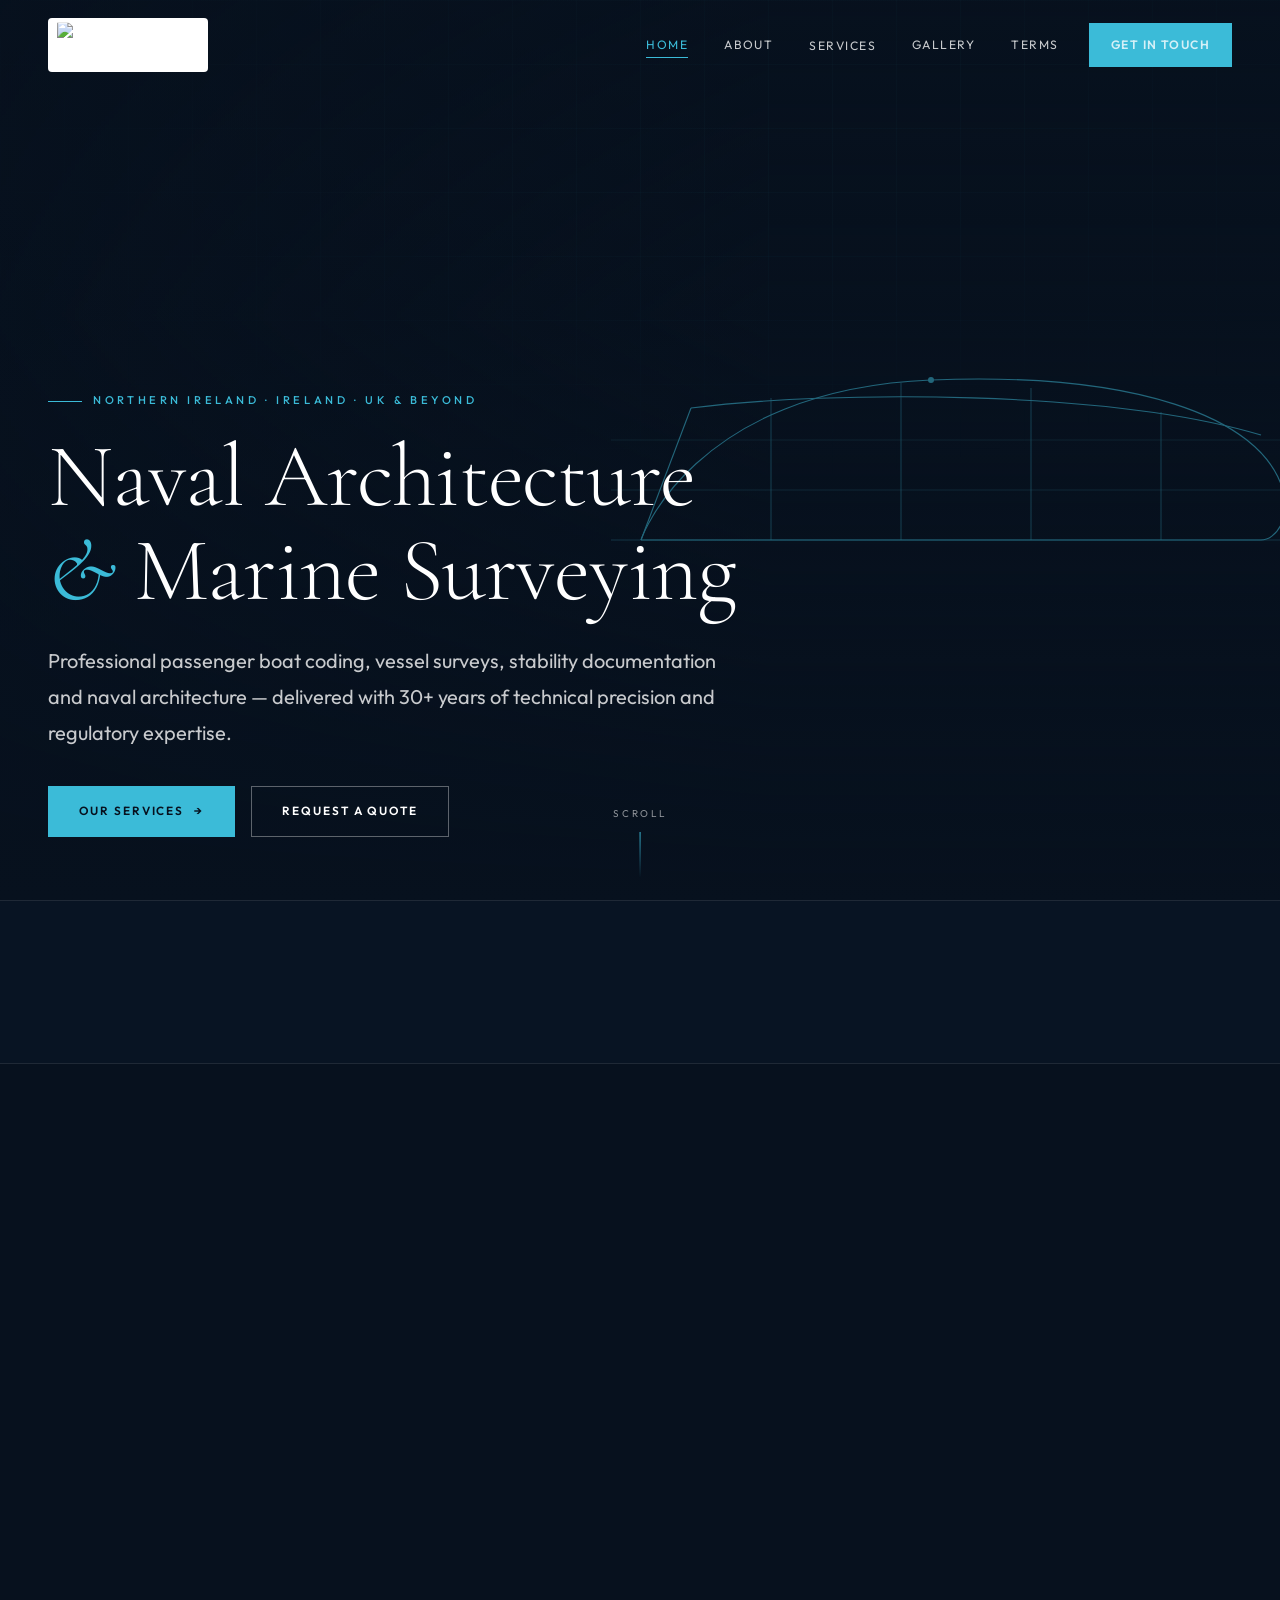
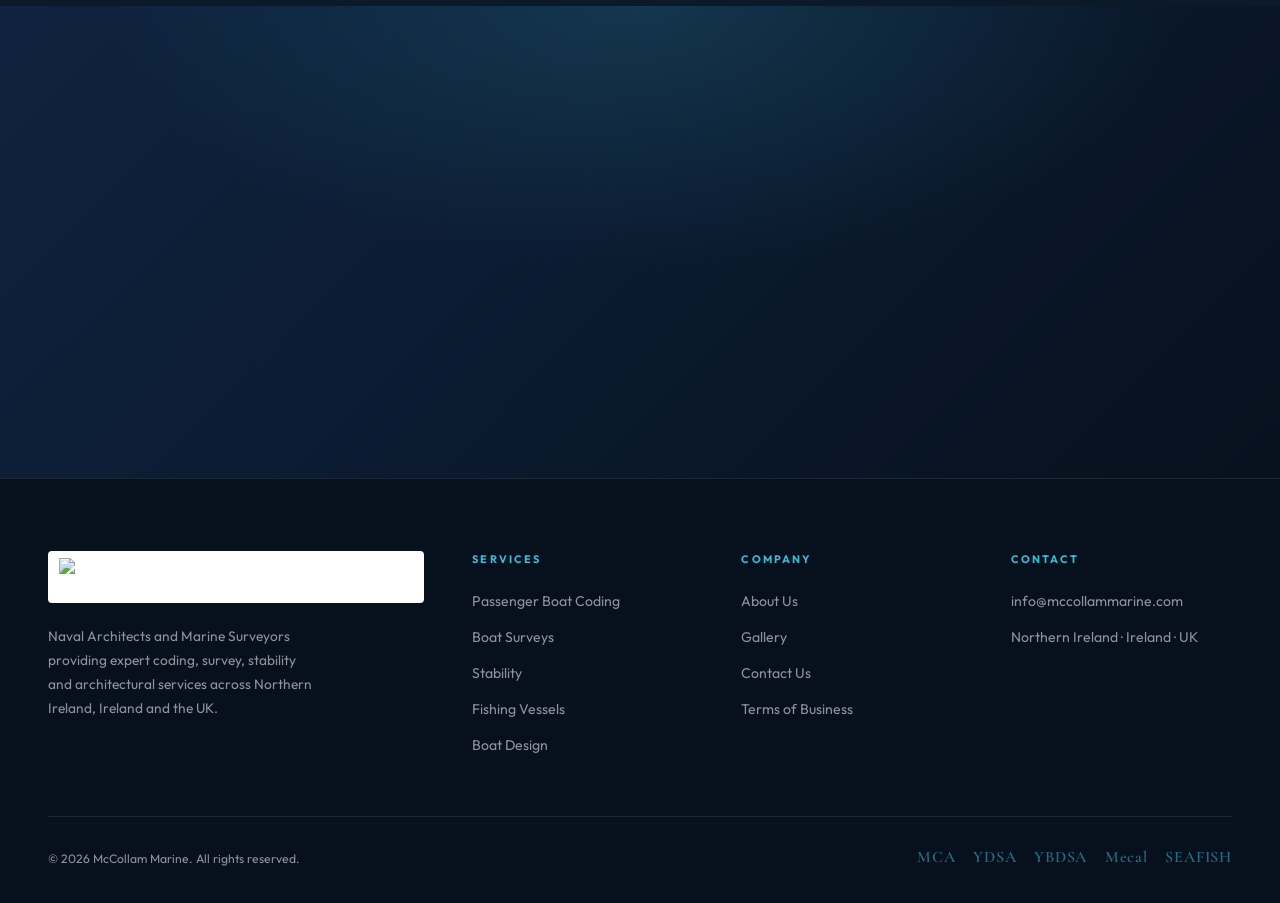
==== commit a37b0d92: "Add no-JS fallback + self-contained preview.html for reliable preview - Reveal animations now gated " ====
--- a/index.html
+++ b/index.html
@@ -95,9 +95,9 @@
 <!-- ============ STATS ============ -->
 <section class="stats">
   <div class="wrap">
-    <div class="stat reveal"><div class="n" data-count="30" data-suffix="+">0</div><div class="l">Years Experience</div></div>
+    <div class="stat reveal"><div class="n" data-count="30" data-suffix="+">30+</div><div class="l">Years Experience</div></div>
     <div class="stat reveal" data-d="1"><div class="n">MCA</div><div class="l">Authorised Surveyor</div></div>
-    <div class="stat reveal" data-d="2"><div class="n" data-count="5">0</div><div class="l">Certifying Authorities</div></div>
+    <div class="stat reveal" data-d="2"><div class="n" data-count="5">5</div><div class="l">Certifying Authorities</div></div>
     <div class="stat reveal" data-d="3"><div class="n">UK&nbsp;&amp;&nbsp;IE</div><div class="l">Coverage</div></div>
   </div>
 </section>
--- a/assets/css/style.css
+++ b/assets/css/style.css
@@ -295,7 +295,10 @@
 /* ============================================================
    Reveal animation
    ============================================================ */
-.reveal{opacity:0;transform:translateY(34px);transition:opacity .8s var(--ease),transform .8s var(--ease)}
+/* Reveal is a progressive enhancement: only hidden once JS confirms it can run
+   (html.js is set by main.js). Without JS the content is fully visible. */
+.reveal{transition:opacity .8s var(--ease),transform .8s var(--ease)}
+html.js .reveal{opacity:0;transform:translateY(34px)}
 .reveal.in{opacity:1;transform:none}
 .reveal[data-d="1"]{transition-delay:.08s}
 .reveal[data-d="2"]{transition-delay:.16s}
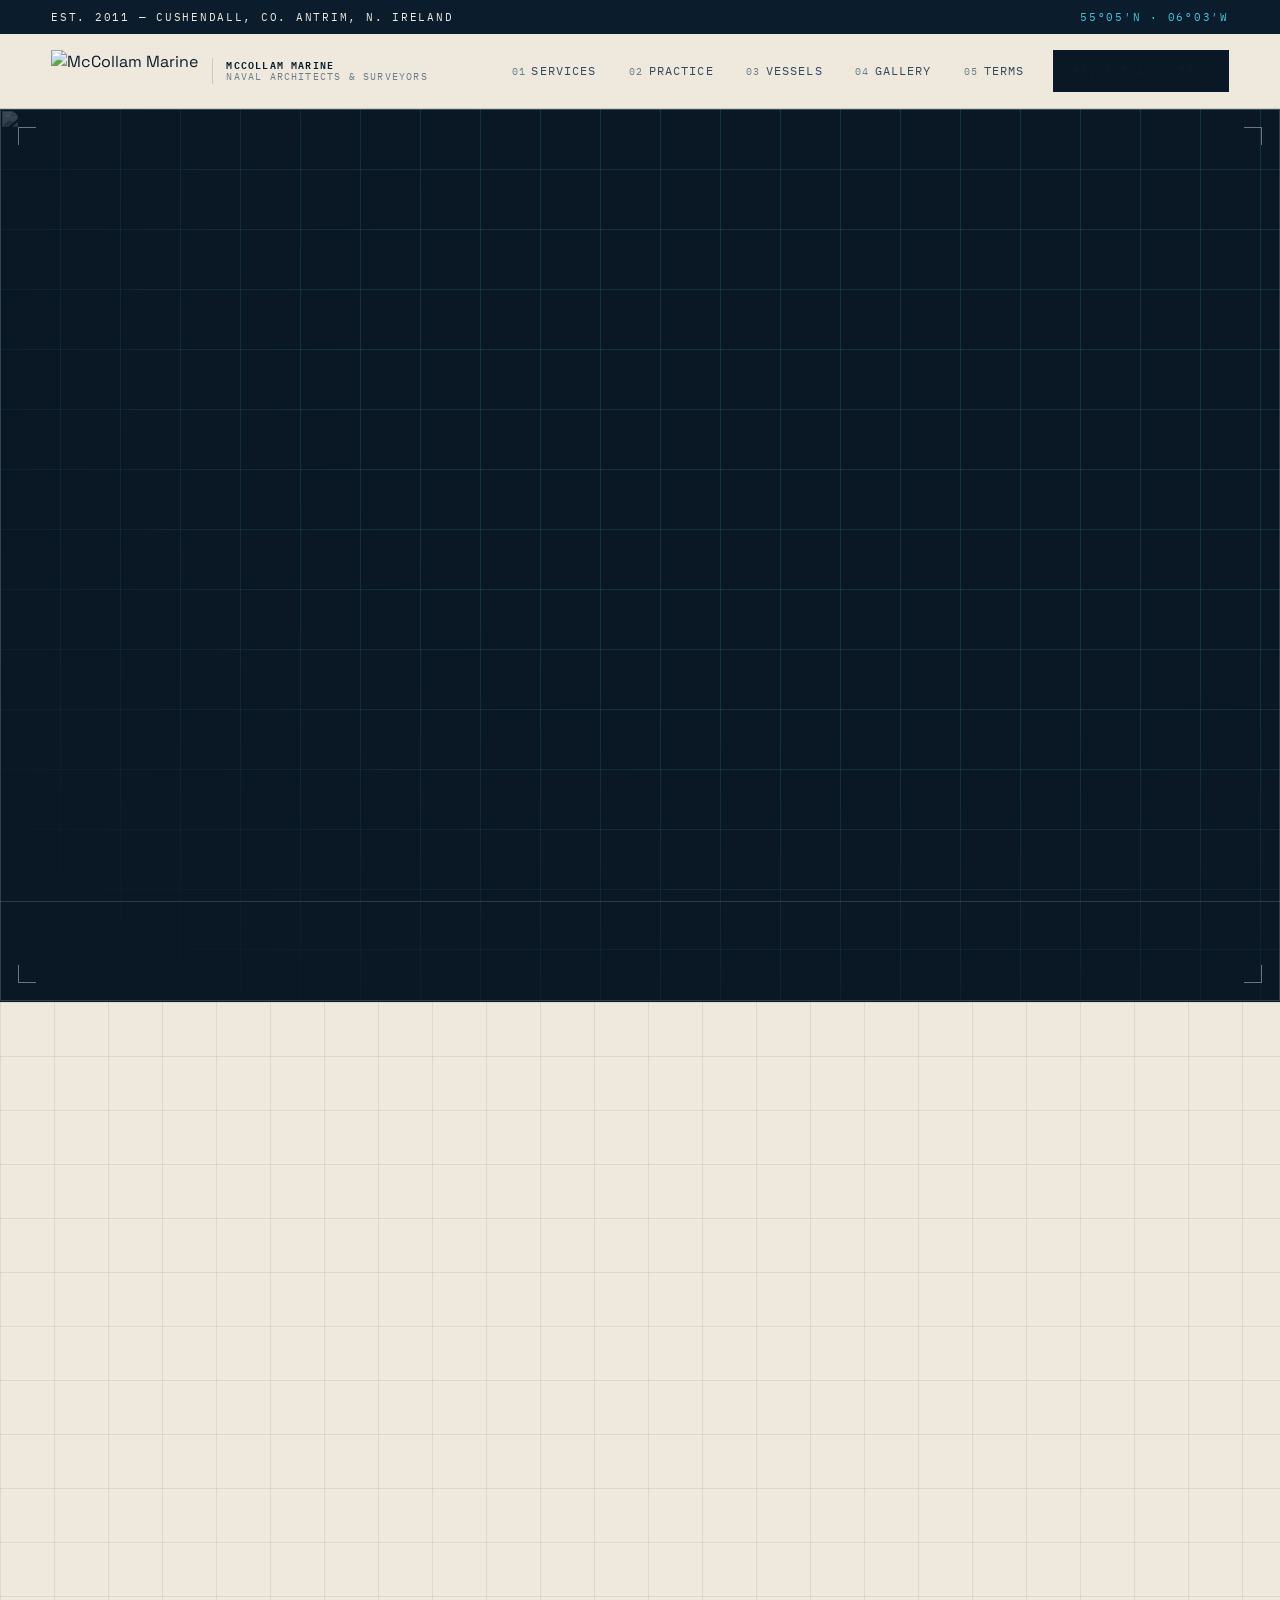
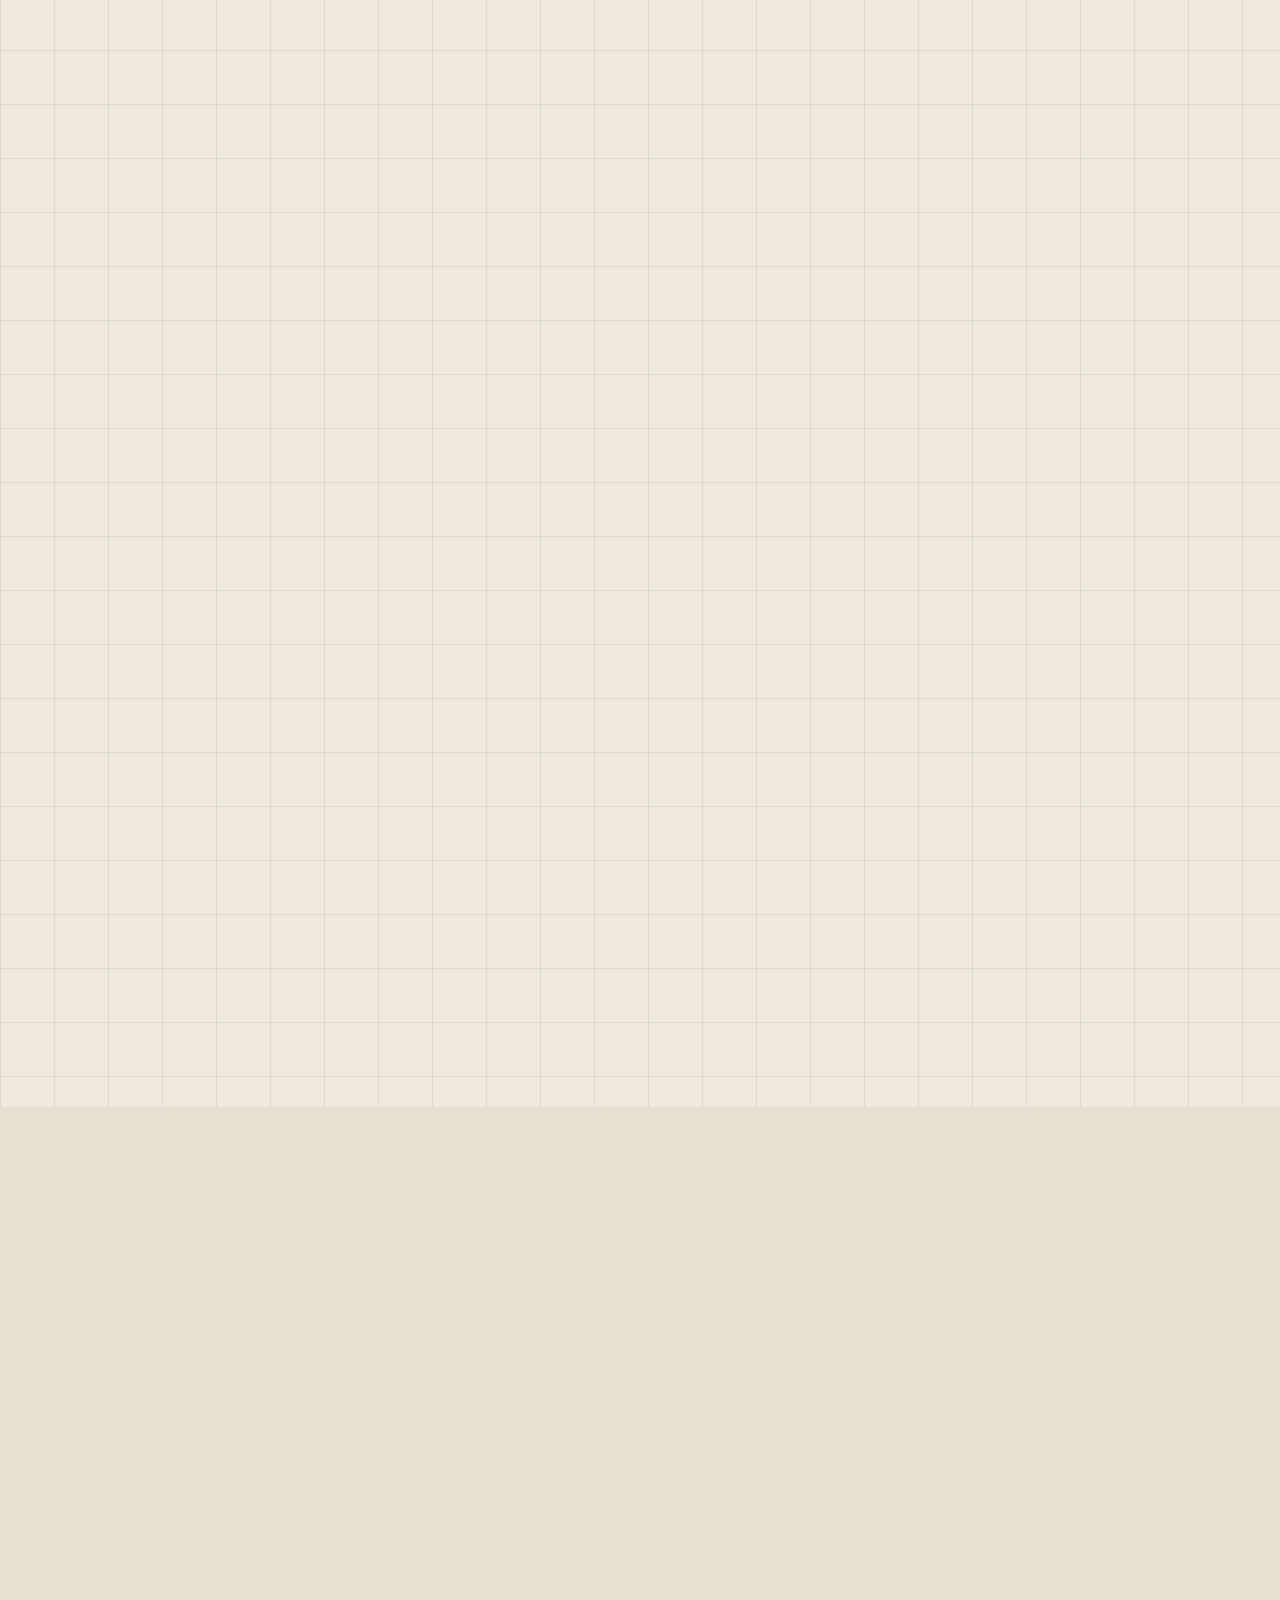
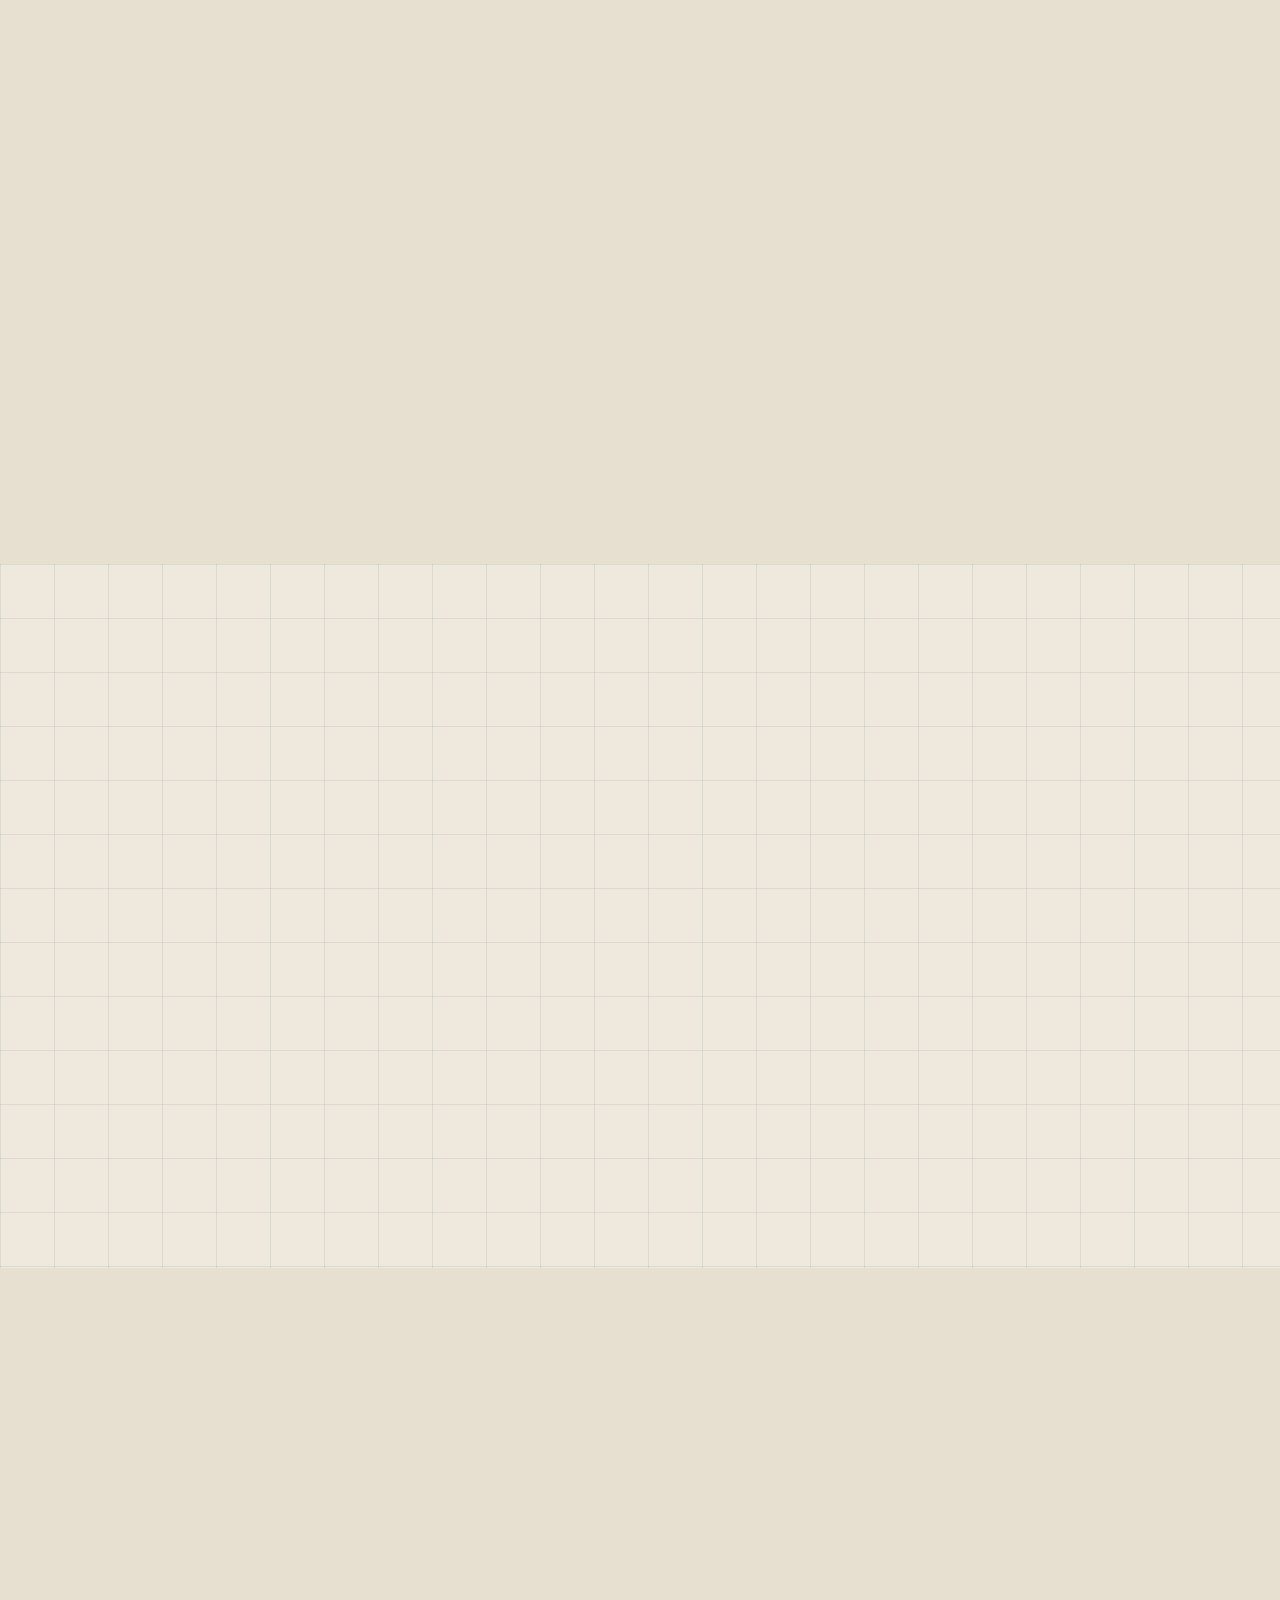
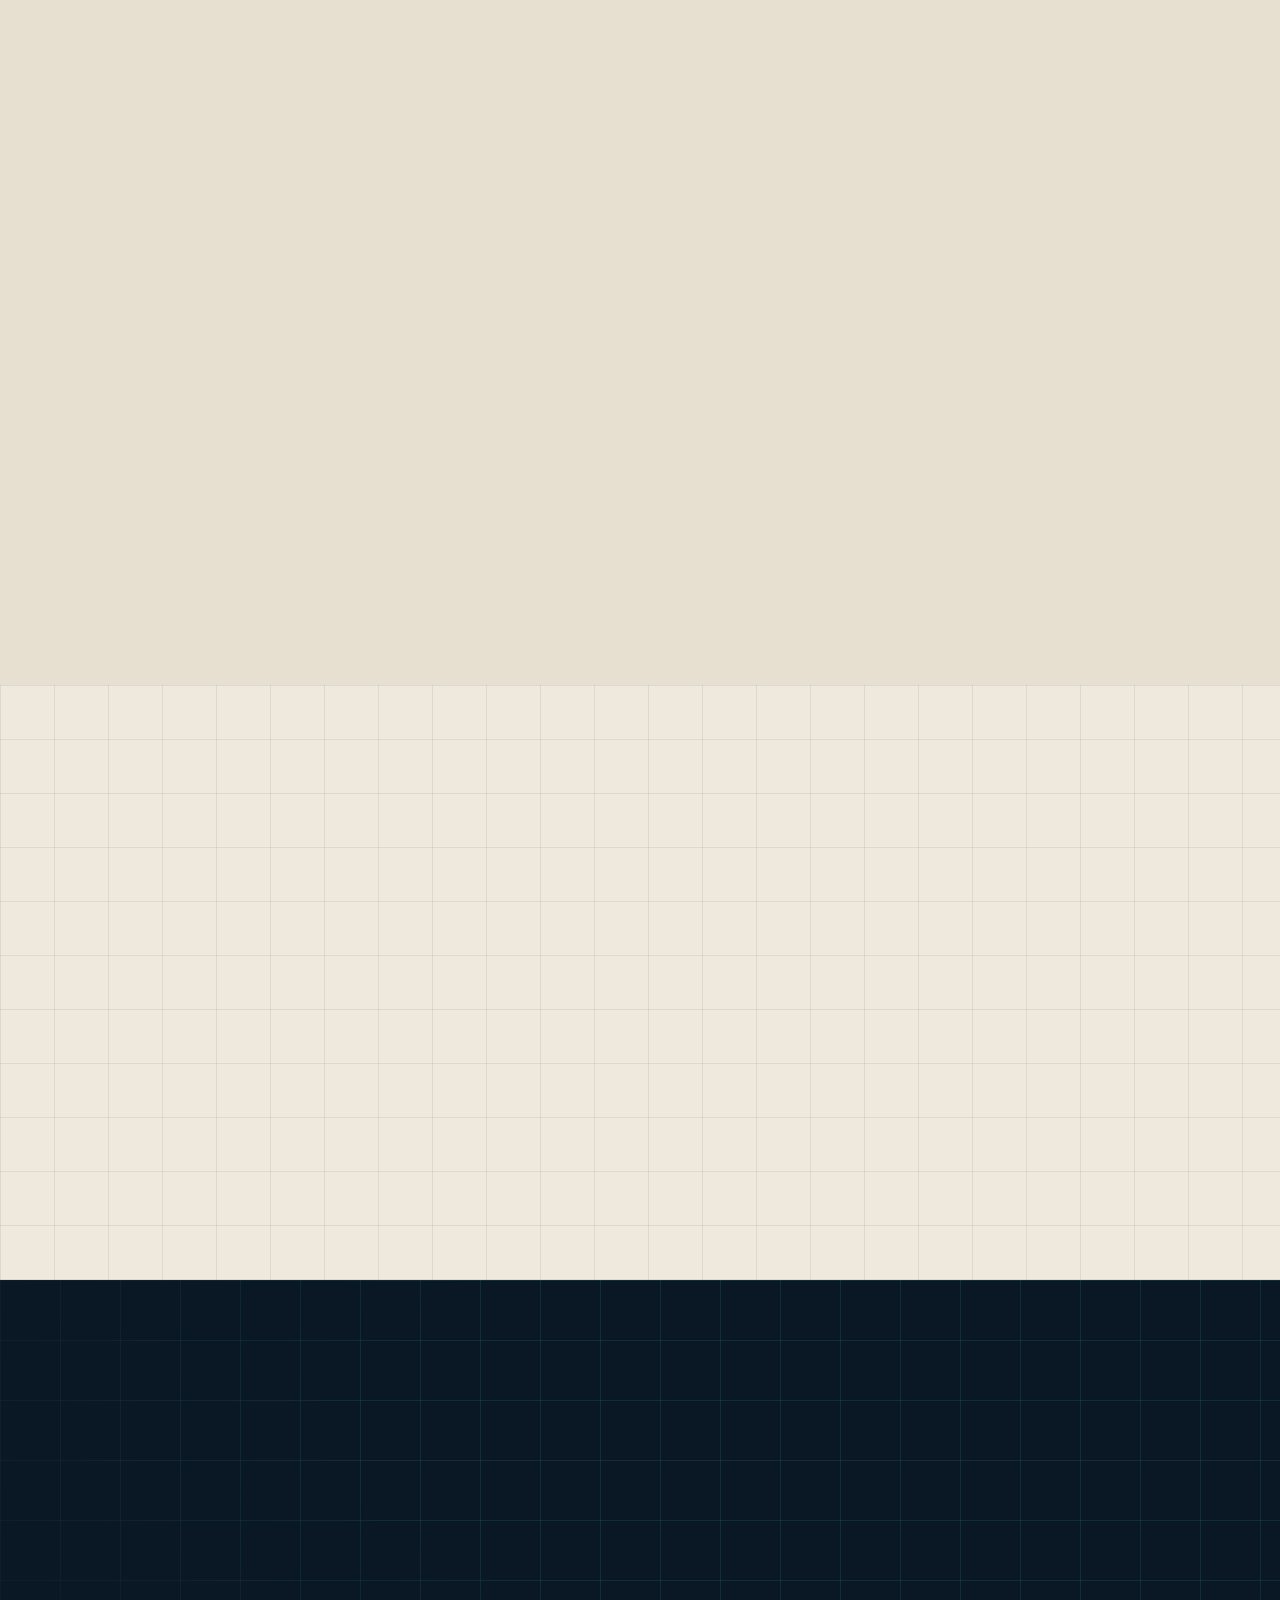
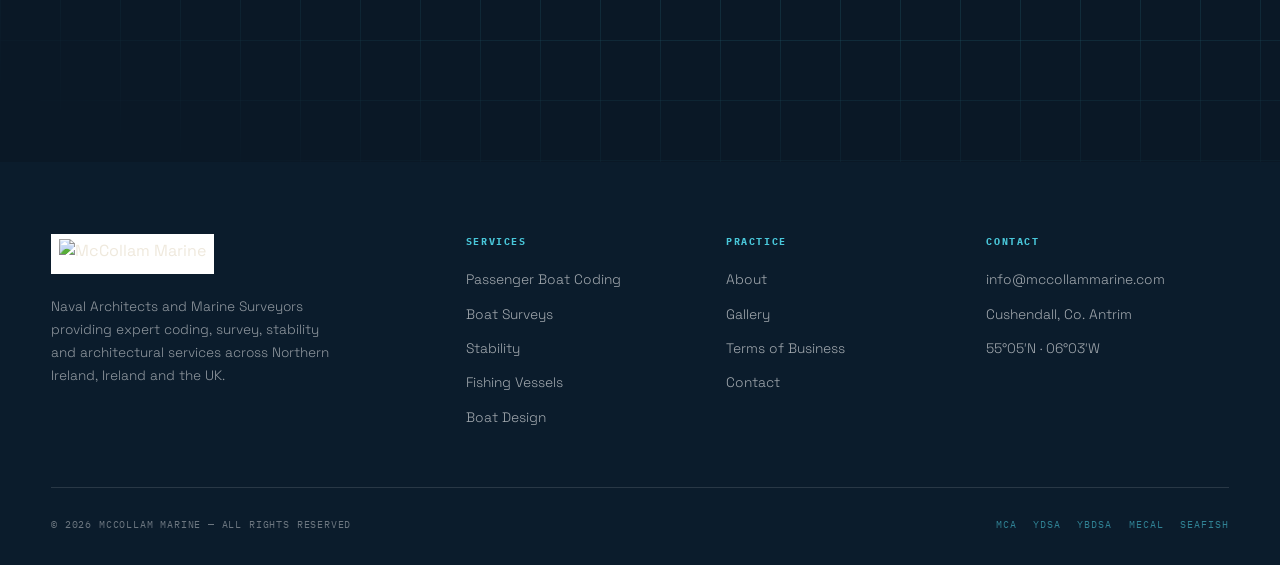
==== commit 9a6d35b2: "Redesign v2: technical naval-architect 'drawing set' aesthetic - New drafting-paper + dark-blueprint" ====
--- a/index.html
+++ b/index.html
@@ -3,240 +3,293 @@
 <head>
 <meta charset="UTF-8">
 <meta name="viewport" content="width=device-width, initial-scale=1.0">
-<title>McCollam Marine | Naval Architects &amp; Marine Surveyors — Northern Ireland</title>
+<title>McCollam Marine — Naval Architects &amp; Marine Surveyors | Northern Ireland</title>
 <meta name="description" content="Naval architecture and marine surveying across Northern Ireland, Ireland, the UK and beyond. Passenger boat coding, vessel surveys, stability documentation and boat design — 30+ years of technical precision. Authorised surveyor for MCA, YDSA, YBDSA, Mecal and SEAFISH.">
 <link rel="preconnect" href="https://fonts.googleapis.com">
 <link rel="preconnect" href="https://fonts.gstatic.com" crossorigin>
-<link href="https://fonts.googleapis.com/css2?family=Cormorant+Garamond:ital,wght@0,300;0,400;0,500;0,600;1,400;1,500&family=Outfit:wght@300;400;500;600;700&display=swap" rel="stylesheet">
+<link href="https://fonts.googleapis.com/css2?family=Space+Grotesk:wght@300;400;500;600;700&family=IBM+Plex+Mono:wght@400;500;600&display=swap" rel="stylesheet">
 <link rel="stylesheet" href="assets/css/style.css">
 </head>
 <body id="top">
 
+<!-- ============ TOP BAR ============ -->
+<div class="topbar">
+  <div class="wrap">
+    <span>EST. 2011 — Cushendall, Co. Antrim, N. Ireland</span>
+    <span class="t-r">55°05′N · 06°03′W</span>
+  </div>
+</div>
+
 <!-- ============ HEADER ============ -->
 <header class="site-header">
-  <div class="header-inner">
+  <div class="wrap header-inner">
     <a class="brand" href="index.html" aria-label="McCollam Marine home">
       <img src="https://mccollammarine.com/wp-content/uploads/2018/01/mccollam-logo-grey-blue-with-sections-and-grid.jpg" alt="McCollam Marine">
+      <span class="b-meta"><b>McCollam Marine</b>Naval Architects &amp; Surveyors</span>
     </a>
     <nav class="nav">
-      <a href="#top" class="active">Home</a>
-      <a href="#about">About</a>
-      <div class="has-drop">
-        <a href="#services">Services</a>
-        <div class="drop">
-          <a href="pages/passenger-boat-coding.html">Passenger Boat Coding</a>
-          <a href="pages/boat-surveys.html">Boat Surveys</a>
-          <a href="pages/stability.html">Stability Documentation</a>
-          <a href="pages/fishing-vessels.html">Fishing Vessels</a>
-          <a href="pages/boat-design.html">Boat Design</a>
-        </div>
-      </div>
-      <a href="#gallery">Gallery</a>
-      <a href="pages/terms.html">Terms</a>
-      <a href="#contact" class="btn btn-fill">Get in Touch</a>
+      <a href="#index"><span class="n">01</span>Services</a>
+      <a href="#about"><span class="n">02</span>Practice</a>
+      <a href="#fleet"><span class="n">03</span>Vessels</a>
+      <a href="#gallery"><span class="n">04</span>Gallery</a>
+      <a href="pages/terms.html"><span class="n">05</span>Terms</a>
+      <a class="cta" href="#contact">Request a Quote ↗</a>
     </nav>
-    <button class="burger" aria-label="Open menu" aria-expanded="false"><span></span><span></span><span></span></button>
+    <button class="burger" aria-label="Menu" aria-expanded="false"><span></span><span></span><span></span></button>
   </div>
 </header>
 
 <div class="scrim"></div>
 <nav class="mobile-nav" aria-label="Mobile">
-  <a href="#top">Home</a>
-  <a href="#about">About</a>
-  <a href="#services">Services</a>
-  <a href="pages/passenger-boat-coding.html" class="sub">— Passenger Boat Coding</a>
-  <a href="pages/boat-surveys.html" class="sub">— Boat Surveys</a>
-  <a href="pages/stability.html" class="sub">— Stability</a>
-  <a href="pages/fishing-vessels.html" class="sub">— Fishing Vessels</a>
-  <a href="pages/boat-design.html" class="sub">— Boat Design</a>
-  <a href="#gallery">Gallery</a>
+  <a href="#index">01 — Services</a>
+  <a href="pages/passenger-boat-coding.html" class="sub">Passenger Boat Coding</a>
+  <a href="pages/boat-surveys.html" class="sub">Boat Surveys</a>
+  <a href="pages/stability.html" class="sub">Stability</a>
+  <a href="pages/fishing-vessels.html" class="sub">Fishing Vessels</a>
+  <a href="pages/boat-design.html" class="sub">Boat Design</a>
+  <a href="#about">02 — Practice</a>
+  <a href="#fleet">03 — Vessels</a>
+  <a href="#gallery">04 — Gallery</a>
+  <a href="pages/terms.html">05 — Terms of Business</a>
   <a href="#contact">Contact</a>
-  <a href="pages/terms.html">Terms of Business</a>
 </nav>
 
 <!-- ============ HERO ============ -->
-<section class="hero">
-  <div class="hero-media">
-    <img src="https://mccollammarine.com/wp-content/uploads/2018/01/belfast-harbour-new-pilot-boats-2.jpg" alt="Pilot boats at Belfast Harbour">
-  </div>
-  <div class="hero-veil"></div>
-  <div class="hero-blueprint" aria-hidden="true">
-    <svg viewBox="0 0 760 420" fill="none" stroke="#3bbbd8" stroke-width="1.1">
-      <!-- waterlines -->
-      <path class="draw" d="M40 300 H720" opacity=".4"/>
-      <path class="draw" d="M40 250 H720" opacity=".25"/>
-      <path class="draw" d="M40 200 H720" opacity=".18"/>
-      <!-- hull profile -->
-      <path class="draw" d="M70 300 C70 300 120 150 360 140 C560 132 690 175 712 250 C720 278 705 300 690 300 Z"/>
-      <!-- deck line -->
-      <path class="draw" d="M120 168 C260 150 540 150 690 195"/>
-      <!-- stations -->
-      <path class="draw" d="M200 300 V158" opacity=".5"/>
-      <path class="draw" d="M330 300 V143" opacity=".5"/>
-      <path class="draw" d="M460 300 V148" opacity=".5"/>
-      <path class="draw" d="M590 300 V172" opacity=".5"/>
-      <!-- bow detail -->
-      <path class="draw" d="M70 300 L120 168"/>
-      <circle cx="360" cy="140" r="3" fill="#3bbbd8" stroke="none"/>
-    </svg>
-  </div>
-  <div class="wrap">
-    <span class="eyebrow">Northern Ireland · Ireland · UK &amp; Beyond</span>
-    <h1>Naval Architecture <em>&amp;</em> Marine Surveying</h1>
-    <p class="lead">Professional passenger boat coding, vessel surveys, stability documentation and naval architecture — delivered with 30+ years of technical precision and regulatory expertise.</p>
-    <div class="hero-cta">
-      <a href="#services" class="btn btn-fill">Our Services <span class="arw">→</span></a>
-      <a href="#contact" class="btn btn-ghost">Request a Quote</a>
-    </div>
-  </div>
-  <div class="hero-scroll">Scroll</div>
-</section>
-
-<!-- ============ STATS ============ -->
-<section class="stats">
-  <div class="wrap">
-    <div class="stat reveal"><div class="n" data-count="30" data-suffix="+">30+</div><div class="l">Years Experience</div></div>
-    <div class="stat reveal" data-d="1"><div class="n">MCA</div><div class="l">Authorised Surveyor</div></div>
-    <div class="stat reveal" data-d="2"><div class="n" data-count="5">5</div><div class="l">Certifying Authorities</div></div>
-    <div class="stat reveal" data-d="3"><div class="n">UK&nbsp;&amp;&nbsp;IE</div><div class="l">Coverage</div></div>
-  </div>
-</section>
-
-<!-- ============ SERVICES ============ -->
-<section class="sec" id="services">
-  <div class="wrap">
-    <div class="section-head reveal">
-      <span class="eyebrow">What We Do</span>
-      <h2 class="title">Expert <em>Marine Services</em></h2>
-      <p class="lead">From initial concept through to full certification — McCollam Marine provides the technical expertise and regulatory knowledge your vessel project demands.</p>
-    </div>
-    <div class="svc-grid">
-      <a class="svc reveal" href="pages/passenger-boat-coding.html"><div class="num">01</div><h3>Passenger Boat Coding</h3><p>Guidance and survey support for passenger vessel coding and compliance with all applicable Codes of Practice.</p><span class="more">Enquire →</span></a>
-      <a class="svc reveal" data-d="1" href="pages/boat-surveys.html"><div class="num">02</div><h3>Boat Surveys</h3><p>Pre-purchase, insurance and condition surveys across all vessel types — accurate, thorough and independently delivered.</p><span class="more">Enquire →</span></a>
-      <a class="svc reveal" data-d="2" href="pages/boat-design.html"><div class="num">03</div><h3>Naval Architecture</h3><p>Design support, structural input and full documentation from concept through to delivery — built for real use.</p><span class="more">Enquire →</span></a>
-      <a class="svc reveal" href="pages/stability.html"><div class="num">04</div><h3>Stability</h3><p>Stability calculations and documentation aligned with your vessel's operational profile and regulatory requirements.</p><span class="more">Enquire →</span></a>
-      <a class="svc reveal" data-d="1" href="pages/fishing-vessels.html"><div class="num">05</div><h3>Fishing Vessels</h3><p>Specialist services for commercial fishing vessels — surveys, compliance support and inspection requirements.</p><span class="more">Enquire →</span></a>
-      <a class="svc reveal" data-d="2" href="#contact"><div class="num">06</div><h3>Tonnage Certification</h3><p>Tonnage measurement and certification for vessel registration and compliance across all regulatory frameworks.</p><span class="more">Enquire →</span></a>
-    </div>
-  </div>
-</section>
-
-<!-- ============ ABOUT ============ -->
-<section class="sec deep" id="about">
-  <div class="wrap about-grid">
-    <div class="about-figure reveal">
+<section class="hero on-dark">
+  <div class="hero-grid"></div>
+  <div class="hero-photo"><img src="https://mccollammarine.com/wp-content/uploads/2018/01/belfast-harbour-new-pilot-boats-2.jpg" alt=""></div>
+  <span class="crop tl"></span><span class="crop tr"></span><span class="crop bl"></span><span class="crop br"></span>
+  <div class="wrap hero-inner">
+    <div class="hero-copy reveal">
+      <span class="tag">Naval Architecture &amp; Marine Surveying</span>
+      <h1 class="display">Engineered to<br>the <em>waterline.</em></h1>
+      <p class="lead">Passenger boat coding, vessel surveys, stability documentation and naval architecture — delivered with 30&nbsp;years of technical precision and regulatory certainty, across Northern Ireland, Ireland, the UK &amp; beyond.</p>
+      <div class="hero-cta">
+        <a href="#index" class="btn btn-solid">View Services <span class="ar">↗</span></a>
+        <a href="#contact" class="btn btn-line">Request a Quote</a>
+      </div>
+    </div>
+    <div class="hero-schem reveal" data-d="2" aria-hidden="true">
+      <svg viewBox="0 0 460 300" fill="none" stroke="#49c7da" stroke-width="1">
+        <!-- baseline + waterlines -->
+        <path class="draw" d="M20 210 H440" opacity=".35"/>
+        <path class="draw" d="M20 176 H440" opacity=".5" stroke-dasharray="3 4"/>
+        <path class="draw" d="M20 142 H440" opacity=".25"/>
+        <text class="dimtxt" x="24" y="172">DWL</text>
+        <!-- sheer / hull profile -->
+        <path class="draw" d="M40 210 C40 210 70 96 250 92 C360 90 418 120 436 168 C442 186 432 210 416 210 Z" stroke-width="1.4"/>
+        <!-- deck line -->
+        <path class="draw" d="M70 112 C170 96 360 100 430 150"/>
+        <!-- transom -->
+        <path class="draw" d="M416 210 L430 150"/>
+        <!-- stations -->
+        <path class="draw" d="M110 210 V104" opacity=".45"/>
+        <path class="draw" d="M180 210 V96" opacity=".45"/>
+        <path class="draw" d="M250 210 V96" opacity=".45"/>
+        <path class="draw" d="M320 210 V104" opacity=".45"/>
+        <path class="draw" d="M390 210 V126" opacity=".45"/>
+        <!-- bow stem -->
+        <path class="draw" d="M40 210 L70 112"/>
+        <!-- LOA dimension line -->
+        <path class="draw" d="M40 244 H436" opacity=".6"/>
+        <path d="M40 238 V250 M436 238 V250" stroke="#49c7da" opacity=".6"/>
+        <text class="dimtxt" x="208" y="262">L O A — 11.8 m</text>
+        <text class="lab" x="104" y="232">STA·1</text>
+        <text class="lab" x="244" y="232">STA·3</text>
+        <text class="lab" x="384" y="232">STA·5</text>
+        <circle cx="250" cy="92" r="2.4" fill="#49c7da" stroke="none"/>
+        <text class="lab" x="360" y="80">HULL PROFILE — SHEET 01</text>
+      </svg>
+    </div>
+  </div>
+  <!-- spec strip -->
+  <div class="wrap" style="padding:0"><div class="specstrip">
+    <div class="cell reveal"><div class="k">Established</div><div class="v">2011</div></div>
+    <div class="cell reveal" data-d="1"><div class="k">Experience</div><div class="v"><span data-count="30" data-suffix="+">30+</span> <small>YRS</small></div></div>
+    <div class="cell reveal" data-d="2"><div class="k">Authorities</div><div class="v"><span data-count="5">5</span></div></div>
+    <div class="cell reveal" data-d="3"><div class="k">Coverage</div><div class="v">UK<small> · </small>IE<small> · </small>EU</div></div>
+  </div></div>
+</section>
+
+<!-- ============ SERVICES / INDEX ============ -->
+<section class="section grid-bg" id="index">
+  <div class="wrap">
+    <div class="sec-head reveal">
+      <div class="num">01 / SERVICES</div>
+      <h2 class="h2 ht">A complete drawing-board to certification service.</h2>
+      <p class="lead hr-lead">From concept and structural calculation through to statutory survey and sign-off — every project is delivered with technical accuracy and regulatory clarity.</p>
+    </div>
+
+    <div class="svc-list reveal" data-d="1">
+      <!-- 01 -->
+      <a class="svc" href="pages/passenger-boat-coding.html">
+        <span class="s-num">01</span>
+        <span class="s-ic"><svg viewBox="0 0 48 48" fill="none" stroke="currentColor" stroke-width="1.5"><path d="M6 30h36l-5 9H11l-5-9Z"/><path d="M12 30V14h13l6 8v8"/><path d="M25 14v8h6"/><circle cx="17" cy="35" r="1.6" fill="currentColor" stroke="none"/><circle cx="31" cy="35" r="1.6" fill="currentColor" stroke="none"/></svg></span>
+        <span class="s-name">Passenger Boat Coding</span>
+        <span class="s-desc">Survey support and full paperwork for coding small commercial &amp; passenger vessels to the relevant MCA Codes of Practice.</span>
+        <span class="s-go">Open <span class="ar">↗</span></span>
+      </a>
+      <!-- 02 -->
+      <a class="svc" href="pages/boat-surveys.html">
+        <span class="s-num">02</span>
+        <span class="s-ic"><svg viewBox="0 0 48 48" fill="none" stroke="currentColor" stroke-width="1.5"><circle cx="21" cy="21" r="12"/><path d="M30 30l10 10"/><path d="M15 21h12M21 15v12" opacity=".5"/></svg></span>
+        <span class="s-name">Boat Surveys</span>
+        <span class="s-desc">Pre-purchase, insurance, condition, valuation and damage surveys on all vessel types — independent and thorough.</span>
+        <span class="s-go">Open <span class="ar">↗</span></span>
+      </a>
+      <!-- 03 -->
+      <a class="svc" href="pages/boat-design.html">
+        <span class="s-num">03</span>
+        <span class="s-ic"><svg viewBox="0 0 48 48" fill="none" stroke="currentColor" stroke-width="1.5"><path d="M24 6 8 40h32L24 6Z"/><path d="M24 6v34" opacity=".5"/><path d="M16 24h16" opacity=".5"/><circle cx="24" cy="6" r="2" fill="currentColor" stroke="none"/></svg></span>
+        <span class="s-name">Naval Architecture &amp; Design</span>
+        <span class="s-desc">Concept design, hull form, general arrangements, scantlings and construction documentation — built for real use.</span>
+        <span class="s-go">Open <span class="ar">↗</span></span>
+      </a>
+      <!-- 04 -->
+      <a class="svc" href="pages/stability.html">
+        <span class="s-num">04</span>
+        <span class="s-ic"><svg viewBox="0 0 48 48" fill="none" stroke="currentColor" stroke-width="1.5"><path d="M24 8v30"/><path d="M10 38h28"/><path d="M24 14 12 24h24L24 14Z"/><path d="M6 24h6M36 24h6" opacity=".5"/></svg></span>
+        <span class="s-name">Stability Documentation</span>
+        <span class="s-desc">Inclining tests, lightweight surveys and stability books to MCA, SFPA, Mecal and SEAFISH requirements.</span>
+        <span class="s-go">Open <span class="ar">↗</span></span>
+      </a>
+      <!-- 05 -->
+      <a class="svc" href="pages/fishing-vessels.html">
+        <span class="s-num">05</span>
+        <span class="s-ic"><svg viewBox="0 0 48 48" fill="none" stroke="currentColor" stroke-width="1.5"><path d="M8 24c6-8 20-12 32-6-12 6-26 2-32 6Z"/><path d="M40 18c-3 2-3 10 0 12" opacity=".7"/><circle cx="16" cy="23" r="1.4" fill="currentColor" stroke="none"/><path d="M8 24c-1 3-1 5 0 8" opacity=".5"/></svg></span>
+        <span class="s-name">Fishing Vessels</span>
+        <span class="s-desc">Under-15m registration, lightship checks, tonnage and stability — SEAFISH &amp; MCA authorised for new build and existing.</span>
+        <span class="s-go">Open <span class="ar">↗</span></span>
+      </a>
+      <!-- 06 -->
+      <a class="svc" href="#contact">
+        <span class="s-num">06</span>
+        <span class="s-ic"><svg viewBox="0 0 48 48" fill="none" stroke="currentColor" stroke-width="1.5"><circle cx="24" cy="20" r="11"/><path d="M24 14v6l4 3" opacity=".7"/><path d="M18 30l-3 12 9-5 9 5-3-12"/></svg></span>
+        <span class="s-name">Tonnage Certification</span>
+        <span class="s-desc">Tonnage measurement and certification for vessel registration, flag-state compliance and commercial operation.</span>
+        <span class="s-go">Open <span class="ar">↗</span></span>
+      </a>
+    </div>
+  </div>
+</section>
+
+<!-- ============ ABOUT / DATA SHEET ============ -->
+<section class="section about" id="about">
+  <div class="wrap" style="display:contents">
+    <div class="ds-figure reveal" style="padding-left:var(--gutter)">
       <div class="frame">
-        <span class="ticks">N · 55°04′ · W 006°03′</span>
+        <span class="plate">PL.00 — Principal Surveyor</span>
         <img src="https://mccollammarine.com/wp-content/uploads/2026/01/pilot-3-1024x768.jpg" alt="Pilot vessel underway">
-      </div>
-      <span class="tag">Glens of Antrim · Est. 2011</span>
-    </div>
-    <div class="about-text reveal" data-d="1">
-      <span class="eyebrow">Who We Are</span>
-      <h2 class="title">Built on Precision,<br><em>Trusted by Industry</em></h2>
-      <p class="lead">McCollam Marine is a naval architecture and marine surveying practice with over three decades of proven expertise across Northern Ireland, Ireland and the wider UK.</p>
-      <p class="lead" style="margin-top:1rem">Whether you operate passenger vessels, fishing fleets, patrol craft or leisure boats — we bring the same technical standards, regulatory clarity and practical knowledge to every project.</p>
-      <div class="about-points">
-        <span class="chip">Pre-Purchase Surveys</span>
-        <span class="chip">Passenger Boat Coding</span>
-        <span class="chip">Stability Documentation</span>
-        <span class="chip">Naval Architecture</span>
-        <span class="chip">Fishing Vessel Surveys</span>
-        <span class="chip">MCA Authorised</span>
-      </div>
-      <div style="margin-top:2rem"><a href="#contact" class="btn btn-fill">Discuss Your Project <span class="arw">→</span></a></div>
-    </div>
-  </div>
-</section>
-
-<!-- ============ VESSELS WE SERVE ============ -->
-<section class="sec" id="vessels">
-  <div class="wrap">
-    <div class="section-head reveal">
-      <span class="eyebrow">Who We Work With</span>
-      <h2 class="title">Vessels We <em>Serve</em></h2>
-      <p class="lead">Technical expertise and regulatory support across the full spectrum of commercial and leisure vessels.</p>
-    </div>
-    <div class="vessels">
-      <div class="vessel reveal"><img src="https://mccollammarine.com/wp-content/uploads/2018/01/cropped-trawler.jpg" alt="Fishing trawler"><div class="v-body"><h3>Fishing Vessels</h3><p>Specialist services for commercial fishing vessels and inspection requirements.</p></div></div>
-      <div class="vessel reveal" data-d="1"><img src="https://mccollammarine.com/wp-content/uploads/2026/01/pass-1024x768.jpg" alt="Passenger vessel"><div class="v-body"><h3>Passenger Vessels</h3><p>Coding, documentation and compliance support for passenger operations.</p></div></div>
-      <div class="vessel reveal" data-d="2"><img src="https://mccollammarine.com/wp-content/uploads/2018/01/pilotboatrib.jpg" alt="Pilot boat RIB"><div class="v-body"><h3>Patrol &amp; Rescue</h3><p>Technical support, surveys and documentation for specialist operational vessels.</p></div></div>
-      <div class="vessel reveal" data-d="3"><img src="https://mccollammarine.com/wp-content/uploads/2026/01/sillke-1024x768.jpg" alt="Leisure craft"><div class="v-body"><h3>Leisure Craft</h3><p>Surveys and professional advice for owners, buyers and insurers.</p></div></div>
-    </div>
-  </div>
-</section>
-
-<!-- ============ GALLERY ============ -->
-<section class="sec deep" id="gallery">
-  <div class="wrap">
-    <div class="gallery-head reveal">
-      <div>
-        <span class="eyebrow">Our Work</span>
-        <h2 class="title" style="margin-bottom:0">Project <em>Gallery</em></h2>
-      </div>
-      <a href="pages/gallery.html" class="btn btn-ghost">View All Photos →</a>
-    </div>
-    <div class="gallery reveal" data-d="1">
-      <div class="g-item tall" data-cap="Belfast Harbour Pilot Boats"><img src="https://mccollammarine.com/wp-content/uploads/2018/01/cropped-belfast-harbour-new-pilot-boats-2.jpg" alt="Belfast Harbour pilot boats"></div>
-      <div class="g-item wide" data-cap="Passenger Vessel"><img src="https://mccollammarine.com/wp-content/uploads/2026/01/pass-1024x768.jpg" alt="Passenger vessel"></div>
-      <div class="g-item" data-cap="Marine Survey"><img src="https://mccollammarine.com/wp-content/uploads/2026/01/surveys-2-edited-1024x768.jpg" alt="Marine survey"></div>
-      <div class="g-item" data-cap="Naval Architecture"><img src="https://mccollammarine.com/wp-content/uploads/2026/01/design-edited.jpg" alt="Naval architecture design"></div>
-      <div class="g-item tall" data-cap="Workboat"><img src="https://mccollammarine.com/wp-content/uploads/2026/01/wb-1024x768.jpg" alt="Workboat"></div>
-      <div class="g-item" data-cap="Pilot Boat"><img src="https://mccollammarine.com/wp-content/uploads/2026/01/pilot-3-1024x768.jpg" alt="Pilot boat"></div>
-      <div class="g-item" data-cap="Passenger Boat Coding"><img src="https://mccollammarine.com/wp-content/uploads/2026/01/coding-1-1024x768.jpg" alt="Passenger boat coding"></div>
-      <div class="g-item wide" data-cap="Trawler"><img src="https://mccollammarine.com/wp-content/uploads/2018/01/cropped-trawler.jpg" alt="Trawler"></div>
-      <div class="g-item" data-cap="Service Work"><img src="https://mccollammarine.com/wp-content/uploads/2026/01/service-1024x768.jpg" alt="Service work"></div>
+        <span class="dim r">SCALE 1:1 · ON SITE</span>
+      </div>
+    </div>
+    <div class="ds-text reveal" data-d="1" style="padding-right:var(--gutter)">
+      <div class="num mono" style="color:var(--ink-3);font-size:.72rem;letter-spacing:.12em;margin-bottom:1.2rem">02 / THE PRACTICE</div>
+      <h2 class="h2">Three decades on the water,<br>and at the drawing board.</h2>
+      <p class="lead" style="margin-top:1.2rem">McCollam Marine was established in 2011 to provide naval architecture and marine surveying to the commercial and leisure fleet. Founded and led by <b style="font-weight:500;color:var(--ink)">Joe McCollam</b> — BEng (Hons) Naval Architect, authorised surveyor and serving RNLI lifeboat coxswain — the practice pairs first-hand sea experience with rigorous, regulation-ready engineering.</p>
+      <div class="datasheet">
+        <div class="row"><div class="k">Principal</div><div class="v"><b>Joe McCollam</b> — BEng (Hons), Solent University</div></div>
+        <div class="row"><div class="k">Authorised</div><div class="v">MCA · YDSA · Mecal · SCMS · Irish Dept. of Marine</div></div>
+        <div class="row"><div class="k">Disciplines</div><div class="v">Coding · Survey · Stability · Naval Architecture</div></div>
+        <div class="row"><div class="k">Materials</div><div class="v">GRP · Timber · Aluminium · Steel</div></div>
+        <div class="row"><div class="k">Coverage</div><div class="v">N. Ireland · Ireland · UK · Europe · Worldwide</div></div>
+      </div>
+      <div style="margin-top:2rem"><a href="#contact" class="btn btn-line">Discuss a Project <span class="ar">↗</span></a></div>
+    </div>
+  </div>
+</section>
+
+<!-- ============ VESSELS ============ -->
+<section class="section grid-bg" id="fleet">
+  <div class="wrap">
+    <div class="sec-head reveal">
+      <div class="num">03 / VESSELS</div>
+      <h2 class="h2 ht">Across the full fleet, commercial &amp; leisure.</h2>
+      <p class="lead hr-lead">The same standards of accuracy and compliance, whatever you operate.</p>
+    </div>
+    <div class="vgrid reveal" data-d="1">
+      <div class="vcell">
+        <div class="vh"><svg viewBox="0 0 160 74" fill="none" stroke="currentColor" stroke-width="1.4"><path d="M6 50h150l-12 14H22L6 50Z"/><path d="M22 50V30h60l10 20"/><path d="M40 30V20h30v10" opacity=".7"/><path d="M150 50l-8-14h-28" opacity=".7"/><path d="M96 30l6 20" opacity=".5"/></svg></div>
+        <div class="vk">FV — TYPE A</div>
+        <div class="vn">Fishing Vessels</div>
+        <div class="vd">Surveys, lightship checks, tonnage and stability for the under- and over-15m fleet.</div>
+      </div>
+      <div class="vcell">
+        <div class="vh"><svg viewBox="0 0 160 74" fill="none" stroke="currentColor" stroke-width="1.4"><path d="M8 46h144l-10 16H20L8 46Z"/><path d="M20 46V28h120v18"/><path d="M30 28V18h100v10" opacity=".7"/><path d="M40 28v18M60 28v18M80 28v18M100 28v18M120 28v18" opacity=".4"/></svg></div>
+        <div class="vk">PV — TYPE B</div>
+        <div class="vn">Passenger Vessels</div>
+        <div class="vd">Coding, documentation and compliance support for passenger and charter operations.</div>
+      </div>
+      <div class="vcell">
+        <div class="vh"><svg viewBox="0 0 160 74" fill="none" stroke="currentColor" stroke-width="1.4"><path d="M6 48c20 10 128 10 148 0l-8 14H14L6 48Z"/><path d="M30 48V34h70l20 14"/><path d="M44 34V24h34v10" opacity=".7"/><circle cx="120" cy="40" r="3" opacity=".7"/></svg></div>
+        <div class="vk">PR — TYPE C</div>
+        <div class="vn">Patrol &amp; Rescue</div>
+        <div class="vd">Technical support, surveys and documentation for pilot, patrol and specialist craft.</div>
+      </div>
+      <div class="vcell">
+        <div class="vh"><svg viewBox="0 0 160 74" fill="none" stroke="currentColor" stroke-width="1.4"><path d="M14 52h132l-12 12H26L14 52Z"/><path d="M40 52V36h54l12 16"/><path d="M84 8 84 36" opacity=".8"/><path d="M84 14l34 22H84" opacity=".6"/><path d="M84 16 56 36h28" opacity=".6"/></svg></div>
+        <div class="vk">LC — TYPE D</div>
+        <div class="vn">Leisure Craft</div>
+        <div class="vd">Pre-purchase and insurance surveys, valuations and advice for owners and buyers.</div>
+      </div>
+    </div>
+  </div>
+</section>
+
+<!-- ============ GALLERY / CONTACT SHEET ============ -->
+<section class="section" id="gallery" style="background:var(--paper-2)">
+  <div class="wrap">
+    <div class="sec-head reveal">
+      <div class="num">04 / PLATES</div>
+      <h2 class="h2 ht">Selected vessels &amp; projects.</h2>
+      <p class="lead hr-lead">A contact sheet from surveys, codings and design work across Ireland and the UK.</p>
+    </div>
+    <div class="plates reveal" data-d="1">
+      <div class="plate-it big"><img src="https://mccollammarine.com/wp-content/uploads/2018/01/cropped-belfast-harbour-new-pilot-boats-2.jpg" alt="Belfast Harbour pilot boats"><span class="pl">PL.01 · PILOT BOATS</span></div>
+      <div class="plate-it"><img src="https://mccollammarine.com/wp-content/uploads/2026/01/pass-1024x768.jpg" alt="Passenger vessel"><span class="pl">PL.02</span></div>
+      <div class="plate-it"><img src="https://mccollammarine.com/wp-content/uploads/2026/01/surveys-2-edited-1024x768.jpg" alt="Marine survey"><span class="pl">PL.03</span></div>
+      <div class="plate-it"><img src="https://mccollammarine.com/wp-content/uploads/2026/01/design-edited.jpg" alt="Naval architecture design"><span class="pl">PL.04</span></div>
+      <div class="plate-it"><img src="https://mccollammarine.com/wp-content/uploads/2026/01/wb-1024x768.jpg" alt="Workboat"><span class="pl">PL.05</span></div>
+      <div class="plate-it"><img src="https://mccollammarine.com/wp-content/uploads/2018/01/cropped-trawler.jpg" alt="Trawler"><span class="pl">PL.06</span></div>
+      <div class="plate-it"><img src="https://mccollammarine.com/wp-content/uploads/2026/01/coding-1-1024x768.jpg" alt="Passenger boat coding"><span class="pl">PL.07</span></div>
+      <div class="plate-it"><img src="https://mccollammarine.com/wp-content/uploads/2026/01/pilot-3-1024x768.jpg" alt="Pilot boat"><span class="pl">PL.08</span></div>
+      <div class="plate-it"><img src="https://mccollammarine.com/wp-content/uploads/2026/01/service-1024x768.jpg" alt="Service work"><span class="pl">PL.09</span></div>
+      <div class="plate-it"><img src="https://mccollammarine.com/wp-content/uploads/2026/01/sillke-1024x768.jpg" alt="Vessel survey"><span class="pl">PL.10</span></div>
     </div>
   </div>
 </section>
 
 <!-- ============ AUTHORITIES ============ -->
-<section class="sec" id="authorities">
-  <div class="wrap auth">
+<section class="section grid-bg" id="authorities">
+  <div class="wrap auth-wrap">
     <div class="reveal">
-      <span class="eyebrow">Accreditation</span>
-      <h2 class="title">Certifying <em>Authorities</em></h2>
-      <p class="lead">McCollam Marine is an authorised surveyor for five recognised certifying authorities, enabling statutory surveys, inspections and documentation in line with the relevant Codes of Practice.</p>
-      <p class="lead" style="margin-top:1rem">Clear scope, compliant documentation, and a practical route through certification — helping owners and operators meet requirements efficiently.</p>
-      <div style="margin-top:2rem"><a href="#contact" class="btn btn-fill">Discuss Your Requirements <span class="arw">→</span></a></div>
-    </div>
-    <div class="auth-logos reveal" data-d="1">
-      <div class="auth-cell"><div class="code">MCA</div><div class="full">Maritime &amp; Coastguard Agency</div></div>
-      <div class="auth-cell"><div class="code">YDSA</div><div class="full">Yacht Designers &amp; Surveyors Assoc.</div></div>
-      <div class="auth-cell"><div class="code">YBDSA</div><div class="full">Yacht Brokers, Designers &amp; Surveyors</div></div>
-      <div class="auth-cell"><div class="code">Mecal</div><div class="full">Mecal Classification Society</div></div>
-      <div class="auth-cell"><div class="code">SEAFISH</div><div class="full">Sea Fish Industry Authority</div></div>
-      <div class="auth-cell" style="display:flex;align-items:center"><div class="full" style="margin:0;color:var(--teal);letter-spacing:.12em;text-transform:uppercase;font-size:.7rem">⚓ Fully Authorised Surveyor</div></div>
-    </div>
-  </div>
-</section>
-
-<!-- ============ WHY ============ -->
-<section class="sec deep" id="why">
-  <div class="wrap">
-    <div class="section-head center reveal">
-      <span class="eyebrow center">Why Choose Us</span>
-      <h2 class="title">Technical Precision. <em>Regulatory Clarity.</em></h2>
-    </div>
-    <div class="why-grid">
-      <div class="why reveal"><div class="ic">📋</div><h4>Regulatory-First</h4><p>Deliverables aligned with relevant standards and approval pathways from day one.</p></div>
-      <div class="why reveal" data-d="1"><div class="ic">📄</div><h4>Clear Outputs</h4><p>Documentation written for owners, yards and surveyors to understand and act on quickly.</p></div>
-      <div class="why reveal" data-d="2"><div class="ic">📐</div><h4>Technical Precision</h4><p>Accurate drawings, calculations and stability documentation built for real-world use.</p></div>
-      <div class="why reveal" data-d="3"><div class="ic">⚡</div><h4>Efficient Turnaround</h4><p>Structured workflow to keep your project moving and reduce costly delays.</p></div>
+      <div class="num mono" style="color:var(--ink-3);font-size:.72rem;letter-spacing:.12em;margin-bottom:1.2rem">05 / ACCREDITATION</div>
+      <h2 class="h2">Authorised by five<br>certifying bodies.</h2>
+      <p class="lead" style="margin-top:1.2rem">Enabling statutory surveys, inspections and documentation in line with the relevant Codes of Practice — a clear, compliant route through certification for owners and operators.</p>
+      <div style="margin-top:2rem"><a href="#contact" class="btn btn-line">Discuss Requirements <span class="ar">↗</span></a></div>
+    </div>
+    <div class="auth-cells reveal" data-d="1">
+      <div class="auth-c"><span class="st">✓</span><div class="code">MCA</div><div class="full">Maritime &amp; Coastguard Agency</div></div>
+      <div class="auth-c"><span class="st">✓</span><div class="code">YDSA</div><div class="full">Yacht Designers &amp; Surveyors Assoc.</div></div>
+      <div class="auth-c"><span class="st">✓</span><div class="code">YBDSA</div><div class="full">Yacht Brokers, Designers &amp; Surveyors</div></div>
+      <div class="auth-c"><span class="st">✓</span><div class="code">Mecal</div><div class="full">Mecal Classification Society</div></div>
+      <div class="auth-c"><span class="st">✓</span><div class="code">SEAFISH</div><div class="full">Sea Fish Industry Authority</div></div>
+      <div class="auth-c"><div class="code" style="color:var(--teal);font-family:var(--mono);font-size:.78rem;letter-spacing:.1em;padding-top:.3rem">FULLY<br>AUTHORISED</div></div>
     </div>
   </div>
 </section>
 
 <!-- ============ CTA ============ -->
-<section class="cta" id="contact">
+<section class="section cta on-dark" id="contact">
+  <div class="hero-grid"></div>
   <div class="wrap">
     <div class="reveal">
-      <span class="eyebrow center">Get In Touch</span>
-      <h2>Tell Us About <em>Your Vessel</em></h2>
-      <p>Describe your vessel, objectives and timeline. We'll advise on the best next steps and provide a clear plan of work.</p>
+      <span class="tag" style="color:var(--cyan);justify-content:center">Get In Touch</span>
+      <h2 class="h2" style="margin-top:1rem">Tell us about <em>your vessel.</em></h2>
+      <p>Describe the vessel, your objectives and timeline. We'll advise on the best route and return a clear plan of work.</p>
       <div class="cta-row">
-        <a href="mailto:info@mccollammarine.com" class="btn btn-fill">Email Us Directly <span class="arw">→</span></a>
-        <a href="pages/contact.html" class="btn btn-ghost">Online Enquiry Form</a>
+        <a href="mailto:info@mccollammarine.com" class="btn btn-solid">info@mccollammarine.com <span class="ar">↗</span></a>
+        <a href="pages/contact.html" class="btn btn-line">Enquiry Form</a>
       </div>
     </div>
   </div>
@@ -245,9 +298,9 @@
 <!-- ============ FOOTER ============ -->
 <footer class="footer">
   <div class="wrap">
-    <div class="footer-grid">
+    <div class="f-top">
       <div>
-        <div class="f-logo"><img src="https://mccollammarine.com/wp-content/uploads/2018/01/mccollam-logo-grey-blue-with-sections-and-grid.jpg" alt="McCollam Marine"></div>
+        <a class="brand" href="index.html"><img src="https://mccollammarine.com/wp-content/uploads/2018/01/mccollam-logo-grey-blue-with-sections-and-grid.jpg" alt="McCollam Marine"></a>
         <p class="f-desc">Naval Architects and Marine Surveyors providing expert coding, survey, stability and architectural services across Northern Ireland, Ireland and the UK.</p>
       </div>
       <div>
@@ -261,25 +314,26 @@
         </ul>
       </div>
       <div>
-        <h5>Company</h5>
+        <h5>Practice</h5>
         <ul>
-          <li><a href="#about">About Us</a></li>
+          <li><a href="#about">About</a></li>
           <li><a href="#gallery">Gallery</a></li>
-          <li><a href="#contact">Contact Us</a></li>
           <li><a href="pages/terms.html">Terms of Business</a></li>
+          <li><a href="#contact">Contact</a></li>
         </ul>
       </div>
       <div>
         <h5>Contact</h5>
         <ul>
           <li><a href="mailto:info@mccollammarine.com">info@mccollammarine.com</a></li>
-          <li><a href="#contact">Northern Ireland · Ireland · UK</a></li>
+          <li><a href="#">Cushendall, Co. Antrim</a></li>
+          <li><a href="#">55°05′N · 06°03′W</a></li>
         </ul>
       </div>
     </div>
     <div class="f-bottom">
-      <p>© <span data-year>2026</span> McCollam Marine. All rights reserved.</p>
-      <div class="f-certs"><span>MCA</span><span>YDSA</span><span>YBDSA</span><span>Mecal</span><span>SEAFISH</span></div>
+      <p>© <span data-year>2026</span> McCollam Marine — All rights reserved</p>
+      <div class="f-certs"><span>MCA</span><span>YDSA</span><span>YBDSA</span><span>MECAL</span><span>SEAFISH</span></div>
     </div>
   </div>
 </footer>
--- a/assets/css/style.css
+++ b/assets/css/style.css
@@ -1,337 +1,362 @@
 /* ============================================================
-   McCollam Marine — redesign
-   Naval-architect aesthetic: dark ink, teal, blueprint linework
+   McCollam Marine — v2  "Drawing Set"
+   Technical / naval-architect blueprint aesthetic
+   Drafting-paper light · deep-navy ink · teal accent ·
+   dark blueprint hero/CTA · monospace data · linework
    ============================================================ */
 
 :root{
-  --ink:#07111e;        /* primary dark background      */
-  --deep:#0b1929;       /* section background           */
-  --navy:#0f2340;       /* card / panel background      */
-  --navy-2:#132b4d;
-  --teal:#3bbbd8;       /* brand accent                 */
-  --teal-bright:#5acee8;
-  --white:#ffffff;
-  --muted:rgba(255,255,255,.55);
-  --muted-2:rgba(255,255,255,.78);
-  --line:rgba(59,187,216,.18);
-  --border:rgba(255,255,255,.09);
+  /* light "paper" surfaces */
+  --paper:#efe9dd;          /* warm drafting paper            */
+  --paper-2:#e7e0d0;        /* panel / inset paper            */
+  --paper-3:#f6f2ea;        /* lightest                       */
+  /* ink */
+  --ink:#0b1c2c;            /* near-black navy text + lines   */
+  --ink-2:#33485c;          /* secondary text                 */
+  --ink-3:#6b7c8b;          /* muted / mono labels            */
+  /* dark "blueprint" surfaces */
+  --blue:#0a1826;           /* deep blueprint ground          */
+  --blue-2:#0e2436;
+  /* accent */
+  --teal:#0e7d8c;           /* accent on light                */
+  --cyan:#49c7da;           /* accent on dark (linework)      */
+  --line:rgba(11,28,44,.16);
+  --line-2:rgba(11,28,44,.08);
+  --line-cyan:rgba(73,199,218,.30);
+
   --ease:cubic-bezier(.22,.61,.36,1);
-  --container:1280px;
-  --serif:'Cormorant Garamond',Georgia,serif;
-  --sans:'Outfit',system-ui,sans-serif;
+  --container:1320px;
+  --gutter:clamp(1.25rem,4vw,4rem);
+
+  --display:'Space Grotesk',system-ui,sans-serif;
+  --mono:'IBM Plex Mono',ui-monospace,monospace;
 }
 
 *,*::before,*::after{box-sizing:border-box;margin:0;padding:0}
-html{scroll-behavior:smooth;-webkit-text-size-adjust:100%}
+html{-webkit-text-size-adjust:100%;scroll-behavior:smooth}
 body{
-  font-family:var(--sans);
-  background:var(--ink);
-  color:var(--white);
-  line-height:1.6;
+  font-family:var(--display);
+  background:var(--paper);
+  color:var(--ink);
+  line-height:1.55;
+  -webkit-font-smoothing:antialiased;
   overflow-x:hidden;
-  -webkit-font-smoothing:antialiased;
 }
 img{display:block;max-width:100%}
 a{color:inherit;text-decoration:none}
 ul{list-style:none}
-::selection{background:var(--teal);color:var(--ink)}
-
-/* Blueprint grid background applied to body */
-body::before{
-  content:"";position:fixed;inset:0;z-index:0;pointer-events:none;
+::selection{background:var(--ink);color:var(--paper)}
+
+/* ---- mono label ---- */
+.mono{font-family:var(--mono);font-weight:500;letter-spacing:.04em}
+.tag{
+  font-family:var(--mono);font-size:.7rem;font-weight:500;
+  letter-spacing:.18em;text-transform:uppercase;color:var(--teal);
+  display:inline-flex;align-items:center;gap:.6rem;
+}
+.tag::before{content:"";width:22px;height:1px;background:currentColor;display:inline-block}
+.tag.idx{color:var(--ink-3)}
+
+/* ---- headings ---- */
+h1,h2,h3,h4{font-weight:500;line-height:1.02;letter-spacing:-.02em}
+.display{font-size:clamp(2.6rem,6.4vw,6rem);font-weight:400;line-height:.98}
+.h2{font-size:clamp(2rem,4.2vw,3.4rem);font-weight:400;letter-spacing:-.025em}
+.lead{font-size:clamp(1.02rem,1.35vw,1.18rem);line-height:1.65;color:var(--ink-2);max-width:58ch;font-weight:300}
+
+.wrap{max-width:var(--container);margin-inline:auto;padding-inline:var(--gutter)}
+.section{padding-block:clamp(4.5rem,9vw,9rem);position:relative}
+
+/* blueprint grid background (light) */
+.grid-bg{position:relative}
+.grid-bg::before{
+  content:"";position:absolute;inset:0;z-index:0;pointer-events:none;
   background-image:
-    linear-gradient(rgba(59,187,216,.045) 1px,transparent 1px),
-    linear-gradient(90deg,rgba(59,187,216,.045) 1px,transparent 1px);
-  background-size:64px 64px;
-  mask-image:radial-gradient(ellipse 90% 70% at 50% 0%,#000 30%,transparent 80%);
-}
-
-.wrap{max-width:var(--container);margin:0 auto;padding:0 clamp(1.25rem,4vw,3rem)}
-section{position:relative;z-index:1}
-
-/* ---------- Typography helpers ---------- */
-.eyebrow{
-  display:inline-flex;align-items:center;gap:.7rem;
-  font-size:.7rem;letter-spacing:.32em;text-transform:uppercase;
-  color:var(--teal);font-weight:500;margin-bottom:1.25rem;
-}
-.eyebrow::before{content:"";width:34px;height:1px;background:var(--teal)}
-.eyebrow.center::after{content:"";width:34px;height:1px;background:var(--teal)}
-.eyebrow.center{justify-content:center}
-
-h1,h2,h3,.serif{font-family:var(--serif);font-weight:300;letter-spacing:-.01em;line-height:1.05}
-h2.title{font-size:clamp(2rem,4.6vw,3.6rem);margin-bottom:1.1rem}
-h2.title em,h1 em{font-style:italic;color:var(--teal);font-weight:400}
-.lead{color:var(--muted-2);font-size:clamp(1rem,1.4vw,1.12rem);max-width:62ch;line-height:1.8}
-.section-head{margin-bottom:3rem;max-width:760px}
-.section-head.center{margin-inline:auto;text-align:center}
-
-/* ---------- Buttons ---------- */
+    linear-gradient(var(--line-2) 1px,transparent 1px),
+    linear-gradient(90deg,var(--line-2) 1px,transparent 1px);
+  background-size:54px 54px;
+}
+.grid-bg>*{position:relative;z-index:1}
+
+/* corner registration ticks for framed blocks */
+.frame{position:relative;border:1px solid var(--line)}
+.frame::before,.frame::after{
+  content:"";position:absolute;width:9px;height:9px;border:1px solid var(--ink);
+}
+.frame::before{top:-1px;left:-1px;border-right:0;border-bottom:0}
+.frame::after{bottom:-1px;right:-1px;border-left:0;border-top:0}
+
+/* ---- buttons ---- */
 .btn{
-  display:inline-flex;align-items:center;gap:.6rem;
-  padding:.95rem 1.9rem;font-size:.74rem;letter-spacing:.16em;text-transform:uppercase;
-  font-weight:600;border:1px solid transparent;cursor:pointer;
-  transition:transform .3s var(--ease),background .3s,color .3s,border-color .3s;
-}
-.btn:hover{transform:translateY(-3px)}
-.btn-fill{background:var(--teal);color:var(--ink)}
-.btn-fill:hover{background:var(--teal-bright)}
-.btn-ghost{border-color:rgba(255,255,255,.35);color:var(--white)}
-.btn-ghost:hover{border-color:var(--teal);color:var(--teal)}
-.btn .arw{transition:transform .3s var(--ease)}
-.btn:hover .arw{transform:translateX(4px)}
+  display:inline-flex;align-items:center;gap:.7rem;cursor:pointer;
+  font-family:var(--mono);font-size:.74rem;font-weight:500;
+  letter-spacing:.14em;text-transform:uppercase;
+  padding:1rem 1.6rem;border:1px solid var(--ink);
+  transition:background .35s var(--ease),color .35s var(--ease),transform .35s var(--ease);
+}
+.btn .ar{transition:transform .35s var(--ease)}
+.btn:hover .ar{transform:translate(3px,-3px)}
+.btn-solid{background:var(--ink);color:var(--paper)}
+.btn-solid:hover{background:transparent;color:var(--ink)}
+.btn-line{background:transparent;color:var(--ink)}
+.btn-line:hover{background:var(--ink);color:var(--paper)}
+.on-dark .btn-solid{background:var(--cyan);border-color:var(--cyan);color:var(--blue)}
+.on-dark .btn-solid:hover{background:transparent;color:var(--cyan)}
+.on-dark .btn-line{color:var(--paper);border-color:rgba(255,255,255,.4)}
+.on-dark .btn-line:hover{background:var(--paper);color:var(--blue);border-color:var(--paper)}
 
 /* ============================================================
    HEADER
    ============================================================ */
-.site-header{
-  position:fixed;top:0;left:0;right:0;z-index:1000;
-  transition:background .4s var(--ease),backdrop-filter .4s,border-color .4s,padding .4s;
-  border-bottom:1px solid transparent;
-}
-.site-header.scrolled{
-  background:rgba(7,17,30,.82);backdrop-filter:blur(14px);
-  border-bottom:1px solid var(--border);
-}
-.header-inner{display:flex;align-items:center;justify-content:space-between;
-  padding:1.1rem clamp(1.25rem,4vw,3rem);transition:padding .4s var(--ease)}
-.site-header.scrolled .header-inner{padding-block:.65rem}
-.brand{display:flex;align-items:center}
-.brand img{height:54px;width:auto;background:#fff;padding:.3rem .55rem;border-radius:4px;
-  transition:height .4s var(--ease)}
-.site-header.scrolled .brand img{height:42px}
-
-.nav{display:flex;align-items:center;gap:.35rem}
-.nav a{position:relative;padding:.55rem .95rem;font-size:.76rem;letter-spacing:.12em;
-  text-transform:uppercase;color:var(--muted-2);transition:color .25s}
-.nav a:hover,.nav a.active{color:var(--teal)}
-.nav a::after{content:"";position:absolute;left:.95rem;right:.95rem;bottom:.3rem;height:1px;
-  background:var(--teal);transform:scaleX(0);transform-origin:left;transition:transform .3s var(--ease)}
-.nav a:hover::after,.nav a.active::after{transform:scaleX(1)}
-.has-drop{position:relative}
-.drop{position:absolute;top:100%;left:0;min-width:230px;background:rgba(9,21,37,.97);
-  backdrop-filter:blur(14px);border:1px solid var(--border);border-top:2px solid var(--teal);
-  padding:.4rem;opacity:0;visibility:hidden;transform:translateY(8px);
-  transition:opacity .25s,transform .25s,visibility .25s}
-.has-drop:hover .drop{opacity:1;visibility:visible;transform:translateY(0)}
-.drop a{display:block;padding:.7rem .9rem;letter-spacing:.06em;text-transform:none;font-size:.82rem}
-.drop a::after{display:none}
-.drop a:hover{background:rgba(59,187,216,.08)}
-.nav .btn{margin-left:.6rem;padding:.7rem 1.3rem}
-
-.burger{display:none;flex-direction:column;gap:5px;background:none;border:0;cursor:pointer;padding:.5rem}
-.burger span{display:block;width:26px;height:2px;background:#fff;transition:transform .3s,opacity .3s}
+.topbar{
+  background:var(--ink);color:var(--paper);
+  font-family:var(--mono);font-size:.68rem;letter-spacing:.16em;text-transform:uppercase;
+}
+.topbar .wrap{display:flex;justify-content:space-between;align-items:center;height:34px;gap:1rem;overflow:hidden;white-space:nowrap}
+.topbar .t-r{color:var(--cyan)}
+.topbar .dim{color:rgba(255,255,255,.5)}
+
+.site-header{position:sticky;top:0;z-index:1000;background:var(--paper);border-bottom:1px solid var(--line);
+  transition:box-shadow .4s var(--ease)}
+.site-header.scrolled{box-shadow:0 1px 0 var(--line),0 12px 30px -20px rgba(11,28,44,.5)}
+.header-inner{display:flex;align-items:center;justify-content:space-between;height:74px}
+.brand{display:flex;align-items:center;gap:.85rem}
+.brand img{height:42px;width:auto}
+.brand .b-meta{font-family:var(--mono);font-size:.62rem;letter-spacing:.12em;text-transform:uppercase;color:var(--ink-3);line-height:1.3;border-left:1px solid var(--line);padding-left:.85rem}
+.brand .b-meta b{color:var(--ink);font-weight:600;display:block}
+.nav{display:flex;align-items:center;gap:.2rem}
+.nav a{position:relative;font-family:var(--mono);font-size:.72rem;letter-spacing:.1em;text-transform:uppercase;
+  color:var(--ink-2);padding:.6rem .9rem;transition:color .25s}
+.nav a .n{color:var(--ink-3);margin-right:.35rem;font-size:.62rem}
+.nav a:hover{color:var(--ink)}
+.nav .has-drop{position:relative}
+.drop{position:absolute;top:100%;left:0;min-width:250px;background:var(--paper);border:1px solid var(--ink);
+  padding:.3rem;opacity:0;visibility:hidden;transform:translateY(6px);transition:.25s var(--ease)}
+.has-drop:hover .drop{opacity:1;visibility:visible;transform:none}
+.drop a{display:block;text-transform:none;letter-spacing:.02em;font-size:.8rem;padding:.7rem .8rem}
+.drop a:hover{background:var(--paper-2)}
+.nav .cta{margin-left:.7rem;border:1px solid var(--ink);padding:.7rem 1.1rem;color:var(--ink)}
+.nav .cta:hover{background:var(--ink);color:var(--paper)}
+.burger{display:none;flex-direction:column;gap:5px;background:none;border:0;cursor:pointer;padding:.4rem}
+.burger span{width:26px;height:2px;background:var(--ink);transition:.3s}
 .burger.open span:nth-child(1){transform:translateY(7px) rotate(45deg)}
 .burger.open span:nth-child(2){opacity:0}
 .burger.open span:nth-child(3){transform:translateY(-7px) rotate(-45deg)}
-
-.mobile-nav{position:fixed;inset:0 0 0 auto;width:min(86vw,380px);z-index:999;
-  background:rgba(9,21,37,.98);backdrop-filter:blur(18px);border-left:1px solid var(--border);
-  transform:translateX(100%);transition:transform .4s var(--ease);
-  padding:6rem 2rem 2rem;display:flex;flex-direction:column;gap:.25rem;overflow-y:auto}
-.mobile-nav.open{transform:translateX(0)}
-.mobile-nav a{padding:.85rem .5rem;font-size:.9rem;letter-spacing:.1em;text-transform:uppercase;
-  color:var(--muted-2);border-bottom:1px solid var(--border)}
-.mobile-nav a.sub{padding-left:1.5rem;font-size:.8rem;text-transform:none;color:var(--muted)}
-.scrim{position:fixed;inset:0;background:rgba(0,0,0,.5);z-index:998;opacity:0;visibility:hidden;
-  transition:opacity .4s,visibility .4s}
+.mobile-nav{position:fixed;inset:0 0 0 auto;width:min(86vw,360px);background:var(--ink);color:var(--paper);
+  z-index:1200;transform:translateX(100%);transition:transform .4s var(--ease);
+  padding:5.5rem 1.75rem 2rem;display:flex;flex-direction:column;gap:.1rem}
+.mobile-nav.open{transform:none}
+.mobile-nav a{font-family:var(--mono);font-size:.85rem;letter-spacing:.08em;text-transform:uppercase;
+  padding:.9rem .3rem;border-bottom:1px solid rgba(255,255,255,.1);color:rgba(255,255,255,.8)}
+.mobile-nav a.sub{padding-left:1.4rem;text-transform:none;font-size:.78rem;color:rgba(255,255,255,.5)}
+.scrim{position:fixed;inset:0;background:rgba(7,17,30,.55);z-index:1100;opacity:0;visibility:hidden;transition:.4s}
 .scrim.open{opacity:1;visibility:visible}
 
 /* ============================================================
-   HERO
-   ============================================================ */
-.hero{position:relative;min-height:100svh;display:flex;align-items:flex-end;
-  overflow:hidden;padding-bottom:clamp(3rem,7vh,6rem)}
-.hero-media{position:absolute;inset:-8% 0;z-index:0;will-change:transform}
-.hero-media img{width:100%;height:100%;object-fit:cover;filter:brightness(.5) saturate(.85) contrast(1.05)}
-.hero-veil{position:absolute;inset:0;z-index:1;
-  background:
-    linear-gradient(180deg,rgba(7,17,30,.55) 0%,rgba(7,17,30,.2) 35%,rgba(7,17,30,.85) 85%,var(--ink) 100%),
-    linear-gradient(90deg,rgba(7,17,30,.7) 0%,transparent 60%)}
-/* blueprint hull overlay */
-.hero-blueprint{position:absolute;inset:0;z-index:2;pointer-events:none;
-  opacity:.5;mix-blend-mode:screen}
-.hero-blueprint svg{position:absolute;right:-4%;top:50%;transform:translateY(-50%);
-  width:min(60vw,760px);height:auto}
-.hero .wrap{position:relative;z-index:3;width:100%}
-.hero h1{font-size:clamp(2.6rem,7vw,6rem);max-width:16ch;margin-bottom:1.5rem}
-.hero .lead{font-size:clamp(1.02rem,1.6vw,1.25rem);max-width:54ch;margin-bottom:2.2rem}
-.hero-cta{display:flex;flex-wrap:wrap;gap:1rem}
-.hero-scroll{position:absolute;left:50%;bottom:1.4rem;transform:translateX(-50%);z-index:3;
-  font-size:.62rem;letter-spacing:.3em;text-transform:uppercase;color:var(--muted);
-  display:flex;flex-direction:column;align-items:center;gap:.6rem}
-.hero-scroll::after{content:"";width:1px;height:46px;background:linear-gradient(var(--teal),transparent);
-  animation:scrolldot 2.2s infinite}
-@keyframes scrolldot{0%{transform:scaleY(0);transform-origin:top}45%{transform:scaleY(1);transform-origin:top}
-  55%{transform:scaleY(1);transform-origin:bottom}100%{transform:scaleY(0);transform-origin:bottom}}
-
-/* ============================================================
-   STATS
-   ============================================================ */
-.stats{border-block:1px solid var(--border);background:rgba(11,25,41,.5)}
-.stats .wrap{display:grid;grid-template-columns:repeat(4,1fr)}
-.stat{padding:2.6rem 1.5rem;text-align:center;border-right:1px solid var(--border)}
-.stat:last-child{border-right:0}
-.stat .n{font-family:var(--serif);font-size:clamp(2.4rem,4vw,3.4rem);color:var(--teal);line-height:1}
-.stat .l{margin-top:.6rem;font-size:.72rem;letter-spacing:.16em;text-transform:uppercase;color:var(--muted)}
-
-/* ============================================================
-   Generic section spacing
-   ============================================================ */
-.sec{padding:clamp(4.5rem,9vw,8rem) 0}
-.sec.deep{background:var(--deep)}
-
-/* ---------- About split ---------- */
-.about-grid{display:grid;grid-template-columns:1.05fr .95fr;gap:clamp(2rem,5vw,5rem);align-items:center}
-.about-figure{position:relative}
-.about-figure .frame{position:relative;overflow:hidden;border:1px solid var(--line)}
-.about-figure img{width:100%;aspect-ratio:4/5;object-fit:cover;transition:transform 1.2s var(--ease)}
-.about-figure:hover img{transform:scale(1.05)}
-.about-figure .tag{position:absolute;left:-1px;bottom:-1px;background:var(--teal);color:var(--ink);
-  padding:.9rem 1.3rem;font-size:.7rem;letter-spacing:.14em;text-transform:uppercase;font-weight:600}
-.about-figure .ticks{position:absolute;top:1rem;right:1rem;font-family:var(--sans);
-  font-size:.6rem;letter-spacing:.2em;color:var(--teal);writing-mode:vertical-rl;opacity:.8}
-.about-points{display:flex;flex-wrap:wrap;gap:.6rem;margin-top:1.8rem}
-.chip{font-size:.72rem;letter-spacing:.04em;color:var(--muted-2);
-  border:1px solid var(--border);padding:.45rem .9rem;border-radius:40px}
-
-/* ============================================================
-   SERVICES
-   ============================================================ */
-.svc-grid{display:grid;grid-template-columns:repeat(3,1fr);gap:1.25rem}
-.svc{position:relative;padding:2.2rem 1.9rem 2rem;background:var(--navy);
-  border:1px solid var(--border);overflow:hidden;transition:transform .4s var(--ease),border-color .4s}
-.svc::before{content:"";position:absolute;top:0;left:0;right:0;height:2px;background:var(--teal);
-  transform:scaleX(0);transform-origin:left;transition:transform .5s var(--ease)}
-.svc:hover{transform:translateY(-6px);border-color:var(--line)}
-.svc:hover::before{transform:scaleX(1)}
-.svc .num{font-family:var(--serif);font-size:1rem;color:var(--teal);opacity:.6;letter-spacing:.1em}
-.svc h3{font-size:1.5rem;margin:.7rem 0 .7rem;color:#fff}
-.svc p{color:var(--muted-2);font-size:.92rem;line-height:1.7}
-.svc .more{margin-top:1.3rem;display:inline-flex;gap:.5rem;font-size:.7rem;letter-spacing:.16em;
-  text-transform:uppercase;color:var(--teal)}
-
-/* ============================================================
-   VESSELS WE SERVE (image tiles)
-   ============================================================ */
-.vessels{display:grid;grid-template-columns:repeat(4,1fr);gap:1rem}
-.vessel{position:relative;aspect-ratio:3/4;overflow:hidden;border:1px solid var(--border)}
-.vessel img{position:absolute;inset:0;width:100%;height:100%;object-fit:cover;
-  filter:brightness(.62) saturate(.9);transition:transform .9s var(--ease),filter .6s}
-.vessel:hover img{transform:scale(1.08);filter:brightness(.78)}
-.vessel .v-body{position:absolute;inset:auto 0 0 0;z-index:2;padding:1.5rem 1.3rem;
-  background:linear-gradient(transparent,rgba(7,17,30,.92))}
-.vessel h3{font-size:1.35rem;color:#fff;margin-bottom:.3rem}
-.vessel p{font-size:.8rem;color:var(--muted-2);line-height:1.5;opacity:0;max-height:0;
-  transform:translateY(8px);transition:opacity .4s,max-height .5s,transform .4s}
-.vessel:hover p{opacity:1;max-height:120px;transform:translateY(0)}
-
-/* ============================================================
-   GALLERY (masonry-ish + hover zoom)
-   ============================================================ */
-.gallery-head{display:flex;justify-content:space-between;align-items:flex-end;gap:1.5rem;margin-bottom:2.5rem;flex-wrap:wrap}
-.gallery{display:grid;grid-template-columns:repeat(4,1fr);grid-auto-rows:200px;gap:.8rem}
-.g-item{position:relative;overflow:hidden;border:1px solid var(--border)}
-.g-item img{width:100%;height:100%;object-fit:cover;filter:brightness(.82) saturate(.9);
-  transition:transform .9s var(--ease),filter .5s}
-.g-item:hover img{transform:scale(1.1);filter:brightness(1)}
-.g-item::after{content:attr(data-cap);position:absolute;left:0;right:0;bottom:0;
-  padding:1.4rem 1rem .9rem;font-size:.68rem;letter-spacing:.14em;text-transform:uppercase;
-  color:#fff;background:linear-gradient(transparent,rgba(7,17,30,.9));
-  opacity:0;transform:translateY(10px);transition:opacity .4s,transform .4s}
-.g-item:hover::after{opacity:1;transform:translateY(0)}
-.g-item.tall{grid-row:span 2}
-.g-item.wide{grid-column:span 2}
+   HERO  (dark blueprint)
+   ============================================================ */
+.hero{position:relative;background:var(--blue);color:var(--paper);overflow:hidden;border-bottom:1px solid var(--ink)}
+.hero.on-dark{}
+.hero-grid{position:absolute;inset:0;z-index:0;pointer-events:none;opacity:.5;
+  background-image:
+    linear-gradient(var(--line-cyan) 1px,transparent 1px),
+    linear-gradient(90deg,var(--line-cyan) 1px,transparent 1px);
+  background-size:60px 60px;
+  mask-image:radial-gradient(ellipse 100% 100% at 70% 30%,#000 40%,transparent 90%);
+}
+.hero-photo{position:absolute;inset:0;z-index:0;opacity:.22;mix-blend-mode:luminosity}
+.hero-photo img{width:100%;height:100%;object-fit:cover}
+.hero-inner{position:relative;z-index:2;display:grid;grid-template-columns:1.15fr .85fr;gap:2rem;
+  align-items:center;min-height:88vh;padding-block:7rem 4rem}
+.hero h1{color:#fff;margin:1.4rem 0 1.6rem}
+.hero h1 em{font-style:normal;color:var(--cyan)}
+.hero .lead{color:rgba(255,255,255,.72)}
+.hero-cta{display:flex;gap:1rem;flex-wrap:wrap;margin-top:2.2rem}
+.hero .tag{color:var(--cyan)}
+
+/* hull schematic panel */
+.hero-schem{position:relative;align-self:stretch;display:flex;align-items:center;justify-content:center;min-height:340px}
+.hero-schem svg{width:100%;height:auto;overflow:visible}
+.hero-schem .lab{font-family:var(--mono);font-size:.6rem;letter-spacing:.12em;fill:var(--cyan);text-transform:uppercase}
+.hero-schem .dimtxt{font-family:var(--mono);font-size:.58rem;fill:rgba(255,255,255,.6)}
+
+/* corner crop marks on hero */
+.crop{position:absolute;width:18px;height:18px;border:1px solid rgba(255,255,255,.4);z-index:3}
+.crop.tl{top:18px;left:18px;border-right:0;border-bottom:0}
+.crop.tr{top:18px;right:18px;border-left:0;border-bottom:0}
+.crop.bl{bottom:18px;left:18px;border-right:0;border-top:0}
+.crop.br{bottom:18px;right:18px;border-left:0;border-top:0}
+
+/* spec strip under hero */
+.specstrip{position:relative;z-index:2;border-top:1px solid rgba(255,255,255,.14);
+  display:grid;grid-template-columns:repeat(4,1fr)}
+.specstrip .cell{padding:1.5rem var(--gutter);border-right:1px solid rgba(255,255,255,.14)}
+.specstrip .cell:last-child{border-right:0}
+.specstrip .k{font-family:var(--mono);font-size:.62rem;letter-spacing:.14em;text-transform:uppercase;color:rgba(255,255,255,.45)}
+.specstrip .v{font-size:1.9rem;font-weight:400;color:#fff;margin-top:.35rem;line-height:1}
+.specstrip .v small{font-size:.9rem;color:var(--cyan)}
+
+/* ============================================================
+   SECTION HEADING
+   ============================================================ */
+.sec-head{display:grid;grid-template-columns:auto 1fr;gap:1.4rem 2rem;align-items:end;margin-bottom:3.5rem}
+.sec-head .num{font-family:var(--mono);font-size:.72rem;letter-spacing:.12em;color:var(--ink-3);padding-top:.4rem}
+.sec-head .ht{max-width:30ch}
+.sec-head .hr-lead{grid-column:2;max-width:54ch;margin-top:.4rem}
+
+/* ============================================================
+   SERVICES  — numbered drawing index
+   ============================================================ */
+.svc-list{border-top:1px solid var(--line)}
+.svc{display:grid;grid-template-columns:5rem 1.1fr 1.6fr auto;gap:1.5rem;align-items:center;
+  padding:2rem 1rem;border-bottom:1px solid var(--line);position:relative;transition:background .3s,padding .35s var(--ease)}
+.svc:hover{background:var(--paper-3)}
+.svc:hover{padding-inline:1.6rem}
+.svc .s-num{font-family:var(--mono);font-size:.8rem;color:var(--ink-3)}
+.svc .s-ic{width:46px;height:46px;color:var(--teal)}
+.svc .s-ic svg{width:100%;height:100%}
+.svc .s-name{font-size:1.6rem;font-weight:400;letter-spacing:-.02em}
+.svc .s-desc{color:var(--ink-2);font-size:.95rem;font-weight:300;line-height:1.55}
+.svc .s-go{font-family:var(--mono);font-size:.7rem;letter-spacing:.12em;text-transform:uppercase;color:var(--teal);
+  display:inline-flex;align-items:center;gap:.5rem;white-space:nowrap}
+.svc .s-go .ar{transition:transform .3s var(--ease)}
+.svc:hover .s-go .ar{transform:translate(3px,-3px)}
+@media(max-width:880px){
+  .svc{grid-template-columns:3rem 1fr;gap:.5rem 1rem;align-items:start}
+  .svc .s-ic{grid-row:1/3;grid-column:1;width:34px;height:34px}
+  .svc .s-num{grid-column:2;margin-bottom:.2rem}
+  .svc .s-name{grid-column:2}
+  .svc .s-desc{grid-column:2;margin-top:.4rem}
+  .svc .s-go{grid-column:2;margin-top:.8rem}
+}
+
+/* ============================================================
+   ABOUT  — data sheet
+   ============================================================ */
+.about{display:grid;grid-template-columns:1fr 1fr;gap:clamp(2rem,5vw,5rem);align-items:center;background:var(--paper-2)}
+.ds-figure{position:relative}
+.ds-figure .frame{overflow:hidden}
+.ds-figure img{width:100%;aspect-ratio:4/5;object-fit:cover;filter:grayscale(.25) contrast(1.05)}
+.ds-figure .plate{position:absolute;top:-1px;left:-1px;background:var(--ink);color:var(--paper);
+  font-family:var(--mono);font-size:.62rem;letter-spacing:.14em;text-transform:uppercase;padding:.4rem .7rem;z-index:2}
+.ds-figure .dim{position:absolute;font-family:var(--mono);font-size:.58rem;color:var(--ink-3);letter-spacing:.1em}
+.ds-figure .dim.r{right:-1px;top:50%;transform:translateX(115%) translateY(-50%);writing-mode:vertical-rl}
+.datasheet{margin-top:2rem;border-top:1px solid var(--ink)}
+.datasheet .row{display:grid;grid-template-columns:9rem 1fr;gap:1rem;padding:.85rem 0;border-bottom:1px solid var(--line)}
+.datasheet .k{font-family:var(--mono);font-size:.66rem;letter-spacing:.12em;text-transform:uppercase;color:var(--ink-3);padding-top:.2rem}
+.datasheet .v{font-size:.98rem;color:var(--ink);font-weight:300}
+.datasheet .v b{font-weight:500}
+
+/* ============================================================
+   VESSELS  — hull silhouettes
+   ============================================================ */
+.vgrid{display:grid;grid-template-columns:repeat(4,1fr);gap:0;border:1px solid var(--line)}
+.vcell{padding:2rem 1.6rem 1.8rem;border-right:1px solid var(--line);position:relative;transition:background .3s}
+.vcell:last-child{border-right:0}
+.vcell:hover{background:var(--paper-3)}
+.vcell .vh{height:74px;color:var(--ink);margin-bottom:1.4rem}
+.vcell:hover .vh{color:var(--teal)}
+.vcell .vh svg{width:100%;height:100%;overflow:visible}
+.vcell .vk{font-family:var(--mono);font-size:.62rem;letter-spacing:.12em;color:var(--ink-3)}
+.vcell .vn{font-size:1.25rem;font-weight:400;margin:.3rem 0 .5rem}
+.vcell .vd{font-size:.82rem;color:var(--ink-2);font-weight:300;line-height:1.5}
+@media(max-width:880px){.vgrid{grid-template-columns:1fr 1fr}.vcell:nth-child(2){border-right:0}
+  .vcell{border-bottom:1px solid var(--line)}}
+
+/* ============================================================
+   GALLERY  — contact sheet
+   ============================================================ */
+.plates{display:grid;grid-template-columns:repeat(6,1fr);gap:0;border:1px solid var(--ink)}
+.plate-it{position:relative;aspect-ratio:1/1;overflow:hidden;border-right:1px solid var(--ink);border-bottom:1px solid var(--ink)}
+.plate-it img{width:100%;height:100%;object-fit:cover;filter:grayscale(.35) contrast(1.05);transition:filter .5s,transform .9s var(--ease)}
+.plate-it:hover img{filter:none;transform:scale(1.06)}
+.plate-it .pl{position:absolute;left:0;bottom:0;background:var(--ink);color:var(--paper);
+  font-family:var(--mono);font-size:.58rem;letter-spacing:.1em;padding:.25rem .5rem;z-index:2;
+  opacity:.9}
+.plate-it.big{grid-column:span 2;grid-row:span 2;aspect-ratio:auto}
+@media(max-width:880px){.plates{grid-template-columns:repeat(3,1fr)}.plate-it.big{grid-column:span 2;grid-row:span 2}}
+@media(max-width:520px){.plates{grid-template-columns:repeat(2,1fr)}.plate-it.big{grid-column:span 2;grid-row:span 1;aspect-ratio:1/1}}
 
 /* ============================================================
    AUTHORITIES
    ============================================================ */
-.auth{display:grid;grid-template-columns:1fr 1.15fr;gap:clamp(2rem,5vw,4.5rem);align-items:center}
-.auth-logos{display:grid;grid-template-columns:repeat(2,1fr);gap:1px;background:var(--border);
-  border:1px solid var(--border)}
-.auth-cell{background:var(--deep);padding:1.8rem 1.4rem;transition:background .3s}
-.auth-cell:hover{background:var(--navy)}
-.auth-cell .code{font-family:var(--serif);font-size:1.8rem;color:var(--teal)}
-.auth-cell .full{font-size:.74rem;color:var(--muted);margin-top:.35rem;line-height:1.4}
-
-/* ============================================================
-   WHY
-   ============================================================ */
-.why-grid{display:grid;grid-template-columns:repeat(4,1fr);gap:1.25rem}
-.why{padding:1.9rem 1.6rem;border:1px solid var(--border);background:rgba(15,35,64,.35)}
-.why .ic{font-size:1.5rem;margin-bottom:.9rem}
-.why h4{font-size:1.05rem;color:#fff;margin-bottom:.5rem;font-family:var(--sans);font-weight:600}
-.why p{font-size:.86rem;color:var(--muted-2);line-height:1.65}
-
-/* ============================================================
-   CTA band
-   ============================================================ */
-.cta{position:relative;text-align:center;padding:clamp(4rem,8vw,7rem) 0;overflow:hidden;
-  background:linear-gradient(135deg,var(--navy) 0%,var(--ink) 100%)}
-.cta::before{content:"";position:absolute;inset:0;
-  background:radial-gradient(ellipse 60% 80% at 50% 0%,rgba(59,187,216,.16),transparent 70%)}
+.auth-wrap{display:grid;grid-template-columns:1fr 1.2fr;gap:clamp(2rem,5vw,4rem);align-items:center}
+.auth-cells{display:grid;grid-template-columns:repeat(3,1fr);border:1px solid var(--ink)}
+.auth-c{padding:1.6rem 1.2rem;border-right:1px solid var(--line);border-bottom:1px solid var(--line);position:relative}
+.auth-c:nth-child(3n){border-right:0}
+.auth-c:nth-child(n+4){border-bottom:0}
+.auth-c .code{font-size:1.5rem;font-weight:400;letter-spacing:-.01em}
+.auth-c .full{font-family:var(--mono);font-size:.58rem;letter-spacing:.08em;color:var(--ink-3);text-transform:uppercase;margin-top:.4rem;line-height:1.4}
+.auth-c .st{position:absolute;top:.7rem;right:.7rem;font-family:var(--mono);font-size:.55rem;color:var(--teal)}
+@media(max-width:520px){.auth-cells{grid-template-columns:repeat(2,1fr)}
+  .auth-c:nth-child(3n){border-right:1px solid var(--line)}
+  .auth-c:nth-child(2n){border-right:0}}
+
+/* ============================================================
+   CTA  (dark blueprint)
+   ============================================================ */
+.cta{background:var(--blue);color:var(--paper);text-align:center;position:relative;overflow:hidden}
+.cta .hero-grid{opacity:.4}
 .cta .wrap{position:relative;z-index:2}
-.cta h2{font-size:clamp(2.2rem,5vw,4rem);margin-bottom:1rem}
-.cta p{color:var(--muted-2);max-width:52ch;margin:0 auto 2.2rem}
+.cta h2{color:#fff;margin-bottom:1rem}
+.cta h2 em{font-style:normal;color:var(--cyan)}
+.cta p{color:rgba(255,255,255,.7);max-width:52ch;margin:0 auto 2.4rem;font-weight:300}
 .cta-row{display:flex;gap:1rem;justify-content:center;flex-wrap:wrap}
 
 /* ============================================================
    FOOTER
    ============================================================ */
-.footer{background:var(--ink);border-top:1px solid var(--border);padding:4.5rem 0 2rem}
-.footer-grid{display:grid;grid-template-columns:1.7fr 1fr 1fr 1fr;gap:3rem;margin-bottom:3rem}
-.footer .f-logo img{height:52px;background:#fff;padding:.4rem .7rem;border-radius:4px;margin-bottom:1.3rem}
-.f-desc{color:var(--muted);font-size:.86rem;line-height:1.75;max-width:30ch}
-.footer h5{font-size:.68rem;letter-spacing:.2em;text-transform:uppercase;color:var(--teal);margin-bottom:1.2rem}
-.footer ul li{margin-bottom:.65rem}
-.footer ul a{color:var(--muted);font-size:.88rem;transition:color .25s}
+.footer{background:var(--ink);color:var(--paper)}
+.footer .wrap{padding-block:4.5rem 2rem}
+.f-top{display:grid;grid-template-columns:1.7fr 1fr 1fr 1.1fr;gap:2.5rem;padding-bottom:3rem;border-bottom:1px solid rgba(255,255,255,.12)}
+.footer .brand img{height:40px;background:#fff;padding:.3rem .5rem}
+.f-desc{color:rgba(255,255,255,.55);font-size:.85rem;font-weight:300;line-height:1.7;max-width:32ch;margin-top:1.3rem}
+.footer h5{font-family:var(--mono);font-size:.62rem;letter-spacing:.16em;text-transform:uppercase;color:var(--cyan);margin-bottom:1.1rem}
+.footer ul li{margin-bottom:.6rem}
+.footer ul a{color:rgba(255,255,255,.62);font-size:.86rem;font-weight:300;transition:color .25s}
 .footer ul a:hover{color:#fff}
-.f-bottom{border-top:1px solid var(--border);padding-top:1.8rem;display:flex;justify-content:space-between;
-  align-items:center;gap:1rem;flex-wrap:wrap}
-.f-bottom p{font-size:.76rem;color:var(--muted)}
-.f-certs{display:flex;gap:1.1rem}
-.f-certs span{font-family:var(--serif);font-weight:600;color:rgba(59,187,216,.55);letter-spacing:.05em}
-
-/* ============================================================
-   Reveal animation
-   ============================================================ */
-/* Reveal is a progressive enhancement: only hidden once JS confirms it can run
-   (html.js is set by main.js). Without JS the content is fully visible. */
-.reveal{transition:opacity .8s var(--ease),transform .8s var(--ease)}
-html.js .reveal{opacity:0;transform:translateY(34px)}
+.f-bottom{display:flex;justify-content:space-between;align-items:center;gap:1rem;flex-wrap:wrap;padding-top:1.8rem}
+.f-bottom p{font-family:var(--mono);font-size:.64rem;letter-spacing:.08em;color:rgba(255,255,255,.4);text-transform:uppercase}
+.f-certs{display:flex;gap:1rem}
+.f-certs span{font-family:var(--mono);font-size:.64rem;letter-spacing:.1em;color:rgba(73,199,218,.6)}
+
+/* ============================================================
+   reveal
+   ============================================================ */
+.reveal{transition:opacity .7s var(--ease),transform .7s var(--ease)}
+html.js .reveal{opacity:0;transform:translateY(26px)}
 .reveal.in{opacity:1;transform:none}
-.reveal[data-d="1"]{transition-delay:.08s}
-.reveal[data-d="2"]{transition-delay:.16s}
-.reveal[data-d="3"]{transition-delay:.24s}
-.reveal[data-d="4"]{transition-delay:.32s}
-.reveal[data-d="5"]{transition-delay:.40s}
-@media(prefers-reduced-motion:reduce){
-  .reveal{opacity:1;transform:none;transition:none}
-  .hero-scroll::after{animation:none}
-  html{scroll-behavior:auto}
-}
-
-/* ============================================================
-   Responsive
+.reveal[data-d="1"]{transition-delay:.07s}
+.reveal[data-d="2"]{transition-delay:.14s}
+.reveal[data-d="3"]{transition-delay:.21s}
+@media(prefers-reduced-motion:reduce){html{scroll-behavior:auto}.reveal{opacity:1;transform:none;transition:none}}
+
+/* draw-on for schematic strokes */
+.draw{}
+
+/* ============================================================
+   responsive
    ============================================================ */
 @media(max-width:1024px){
-  .svc-grid,.why-grid,.vessels{grid-template-columns:repeat(2,1fr)}
-  .stats .wrap{grid-template-columns:repeat(2,1fr)}
-  .stat:nth-child(2){border-right:0}
-  .stat{border-bottom:1px solid var(--border)}
-  .about-grid,.auth{grid-template-columns:1fr;gap:2.5rem}
-  .gallery{grid-template-columns:repeat(2,1fr)}
-  .g-item.wide{grid-column:span 1}
-}
-@media(max-width:768px){
+  .hero-inner{grid-template-columns:1fr;min-height:auto;gap:2.5rem}
+  .hero-schem{min-height:260px;order:2}
+  .specstrip{grid-template-columns:1fr 1fr}
+  .specstrip .cell:nth-child(2){border-right:0}
+  .specstrip .cell{border-bottom:1px solid rgba(255,255,255,.14)}
+  .about{grid-template-columns:1fr}
+  .auth-wrap{grid-template-columns:1fr}
+  .vgrid{grid-template-columns:1fr 1fr}
+  .f-top{grid-template-columns:1fr 1fr}
+}
+@media(max-width:880px){
   .nav{display:none}
   .burger{display:flex}
-  .hero{min-height:92svh}
-  .hero-blueprint{opacity:.3}
-  .footer-grid{grid-template-columns:1fr 1fr}
+  .topbar .t-r{display:none}
+  .sec-head{grid-template-columns:1fr}
+  .sec-head .hr-lead{grid-column:1}
 }
 @media(max-width:520px){
-  .svc-grid,.why-grid,.vessels,.stats .wrap,.gallery,.footer-grid{grid-template-columns:1fr}
-  .stat{border-right:0}
-  .g-item.tall{grid-row:span 1}
-}
+  .specstrip{grid-template-columns:1fr}
+  .specstrip .cell{border-right:0}
+  .vgrid,.f-top{grid-template-columns:1fr}
+  .brand .b-meta{display:none}
+}
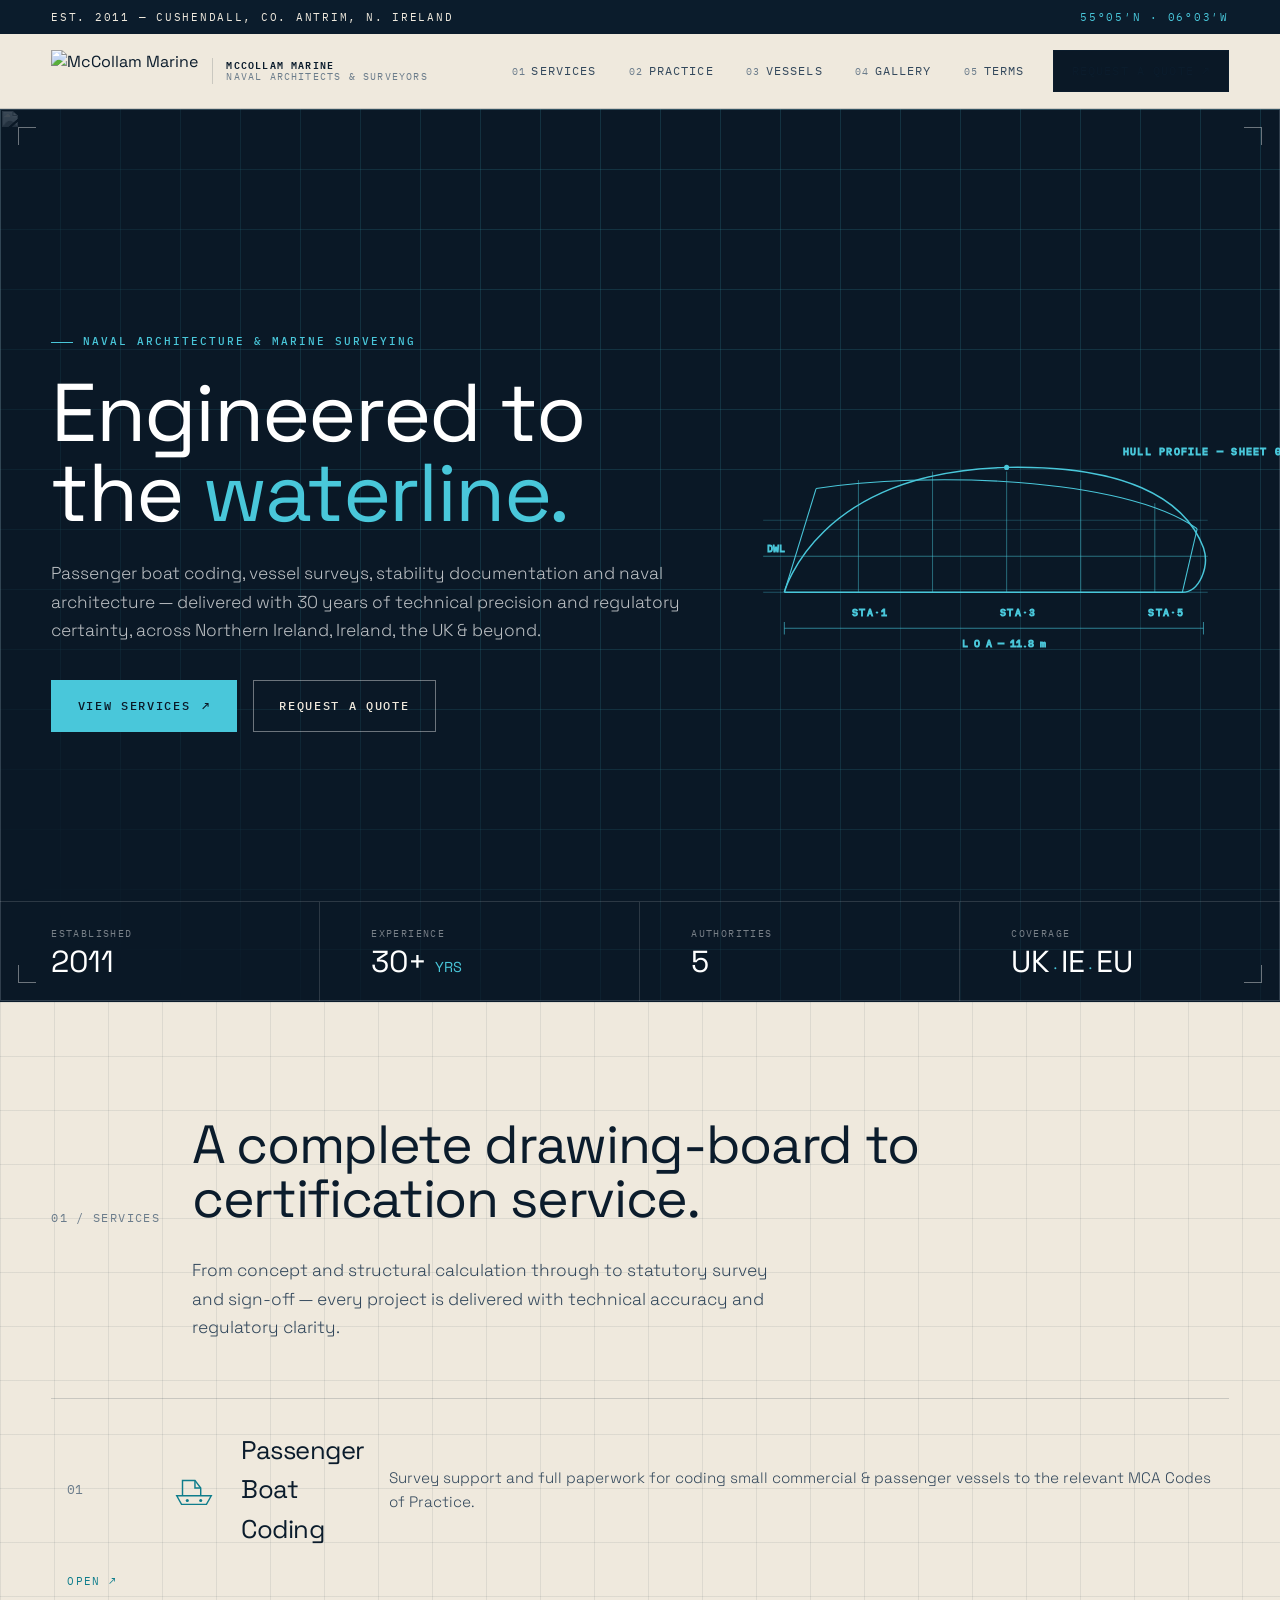
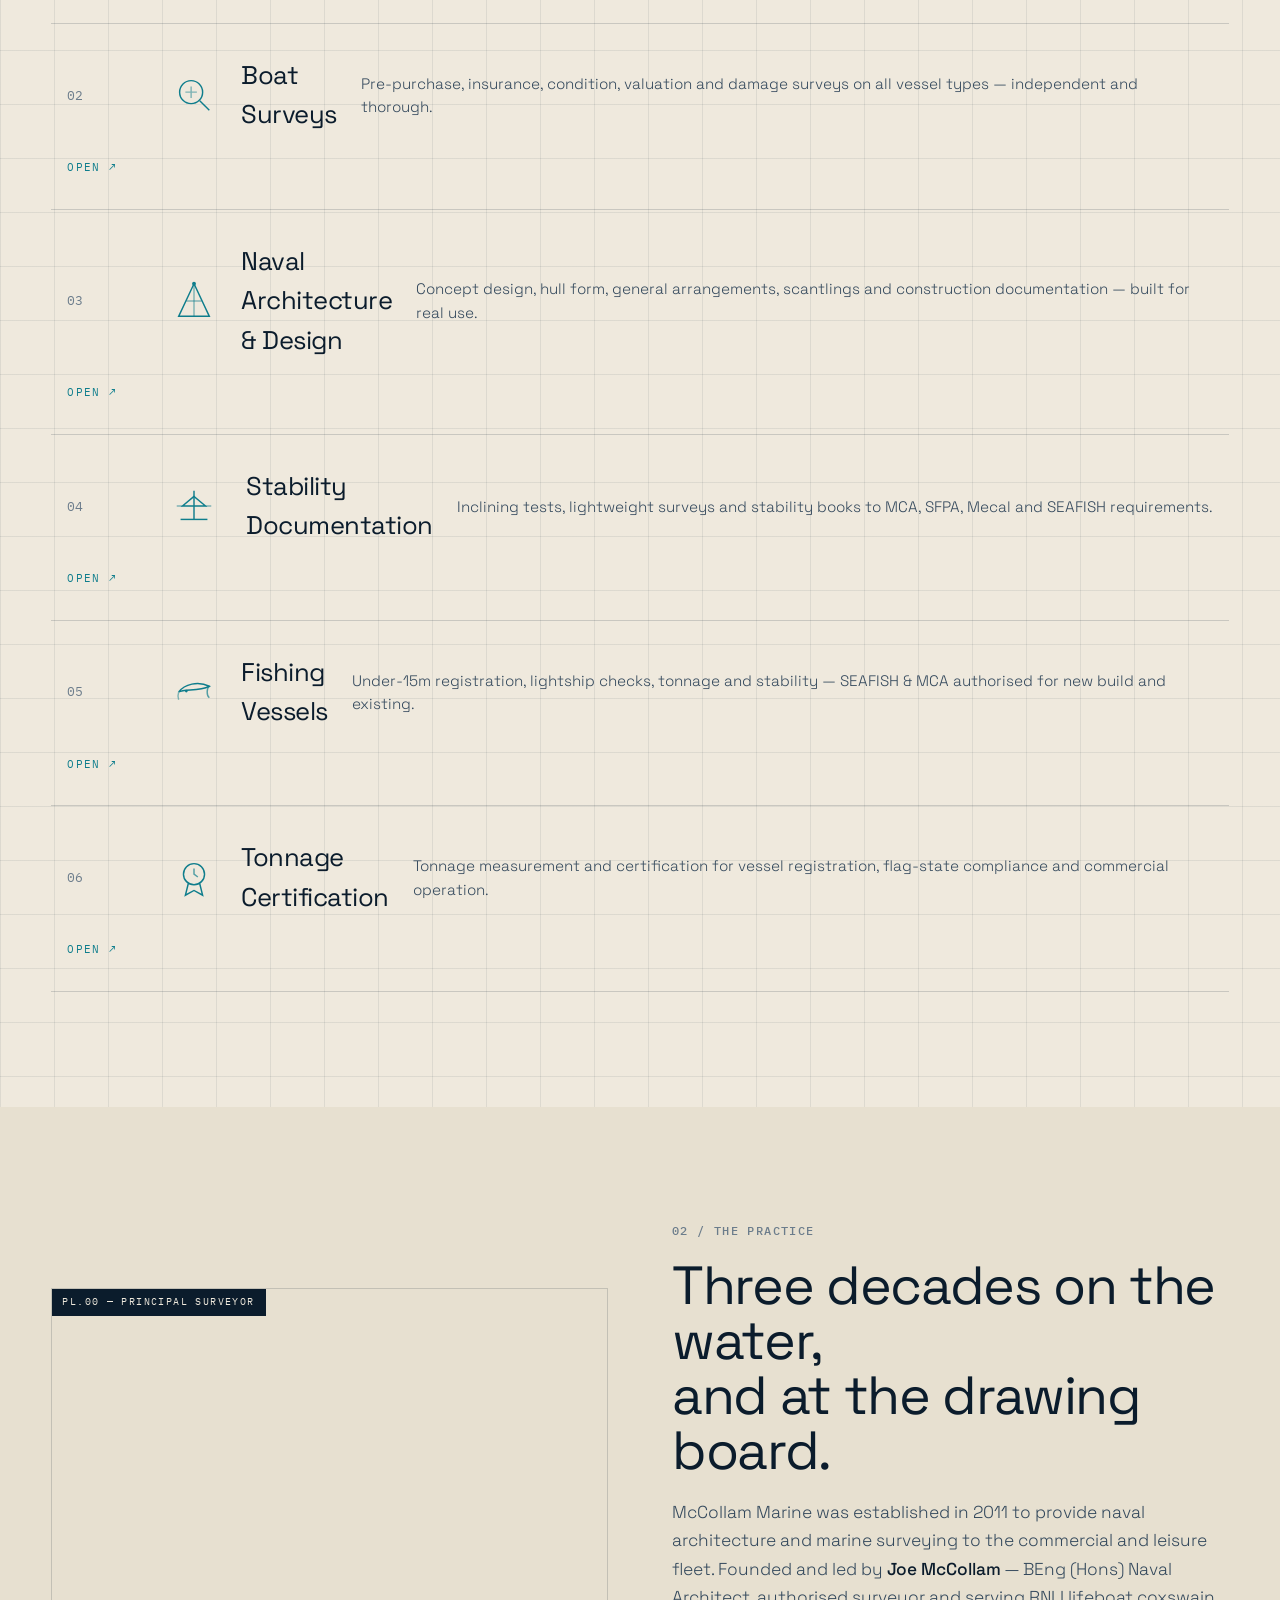
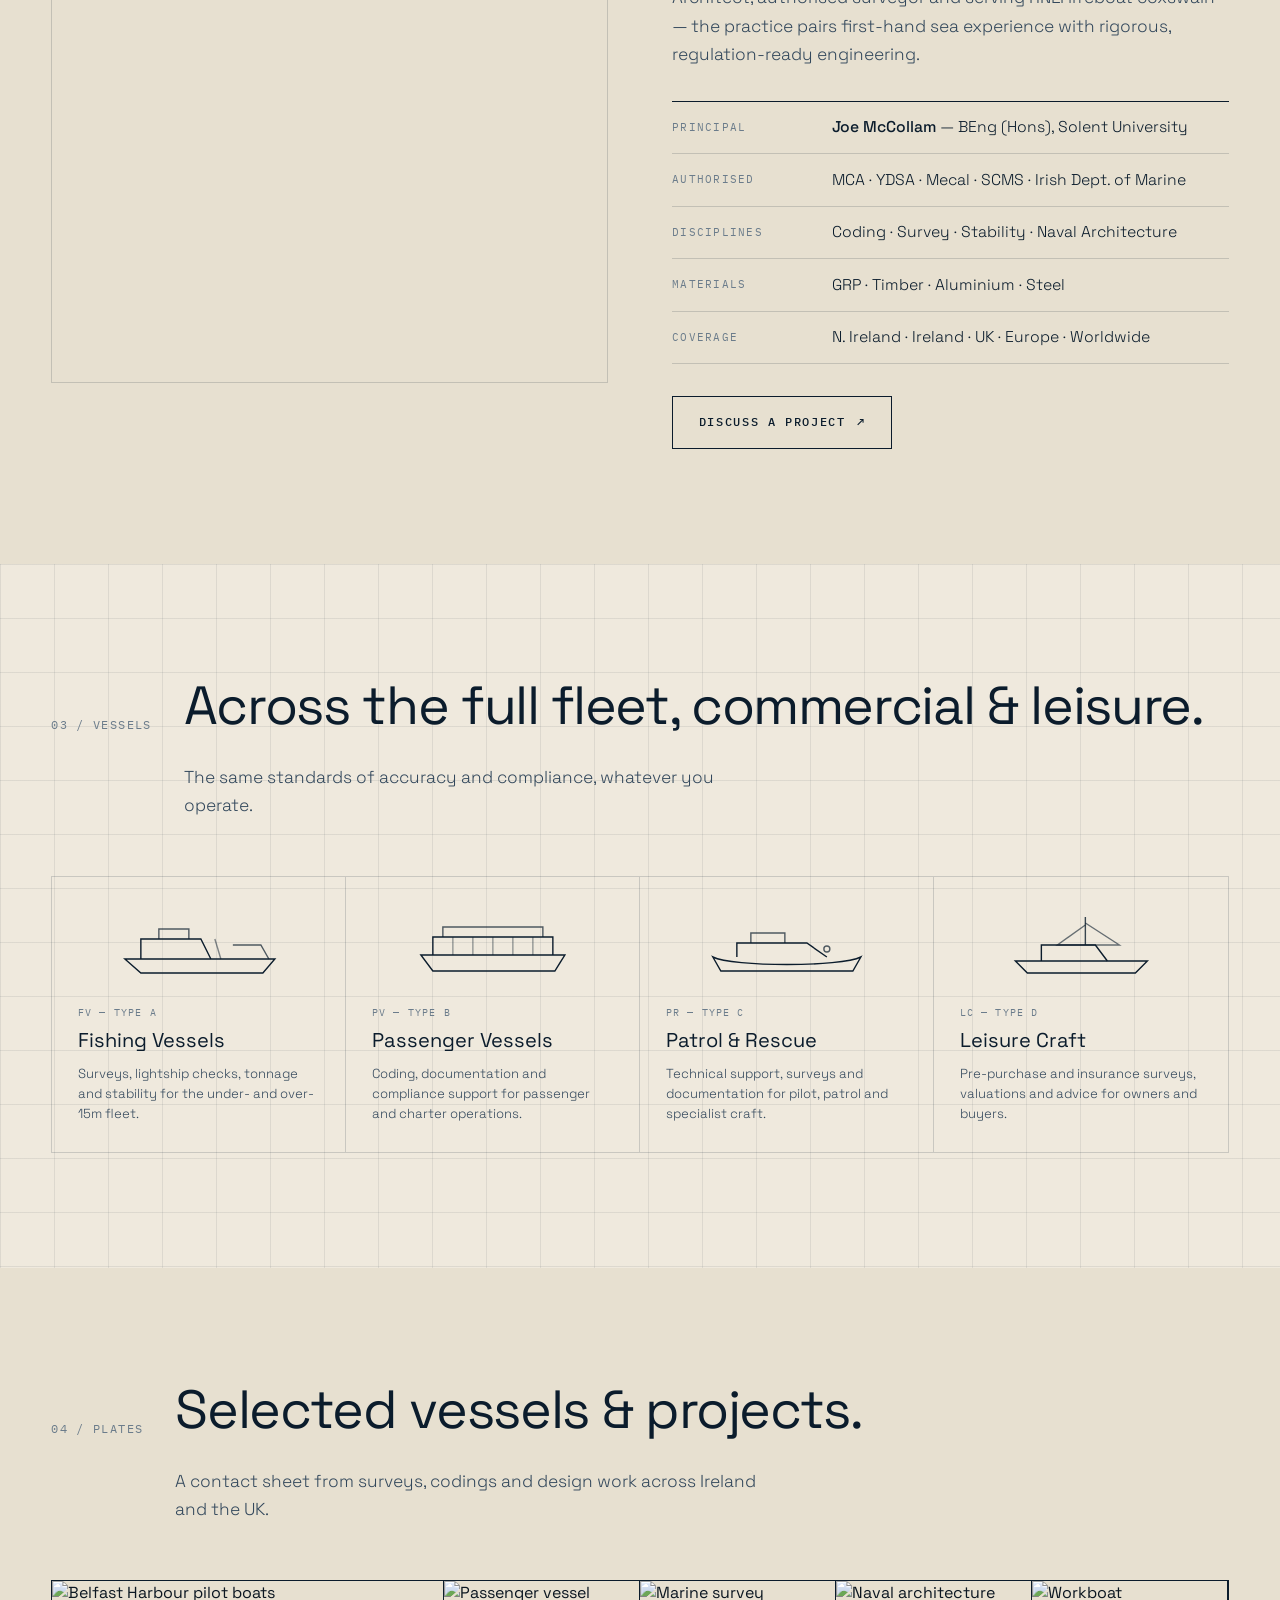
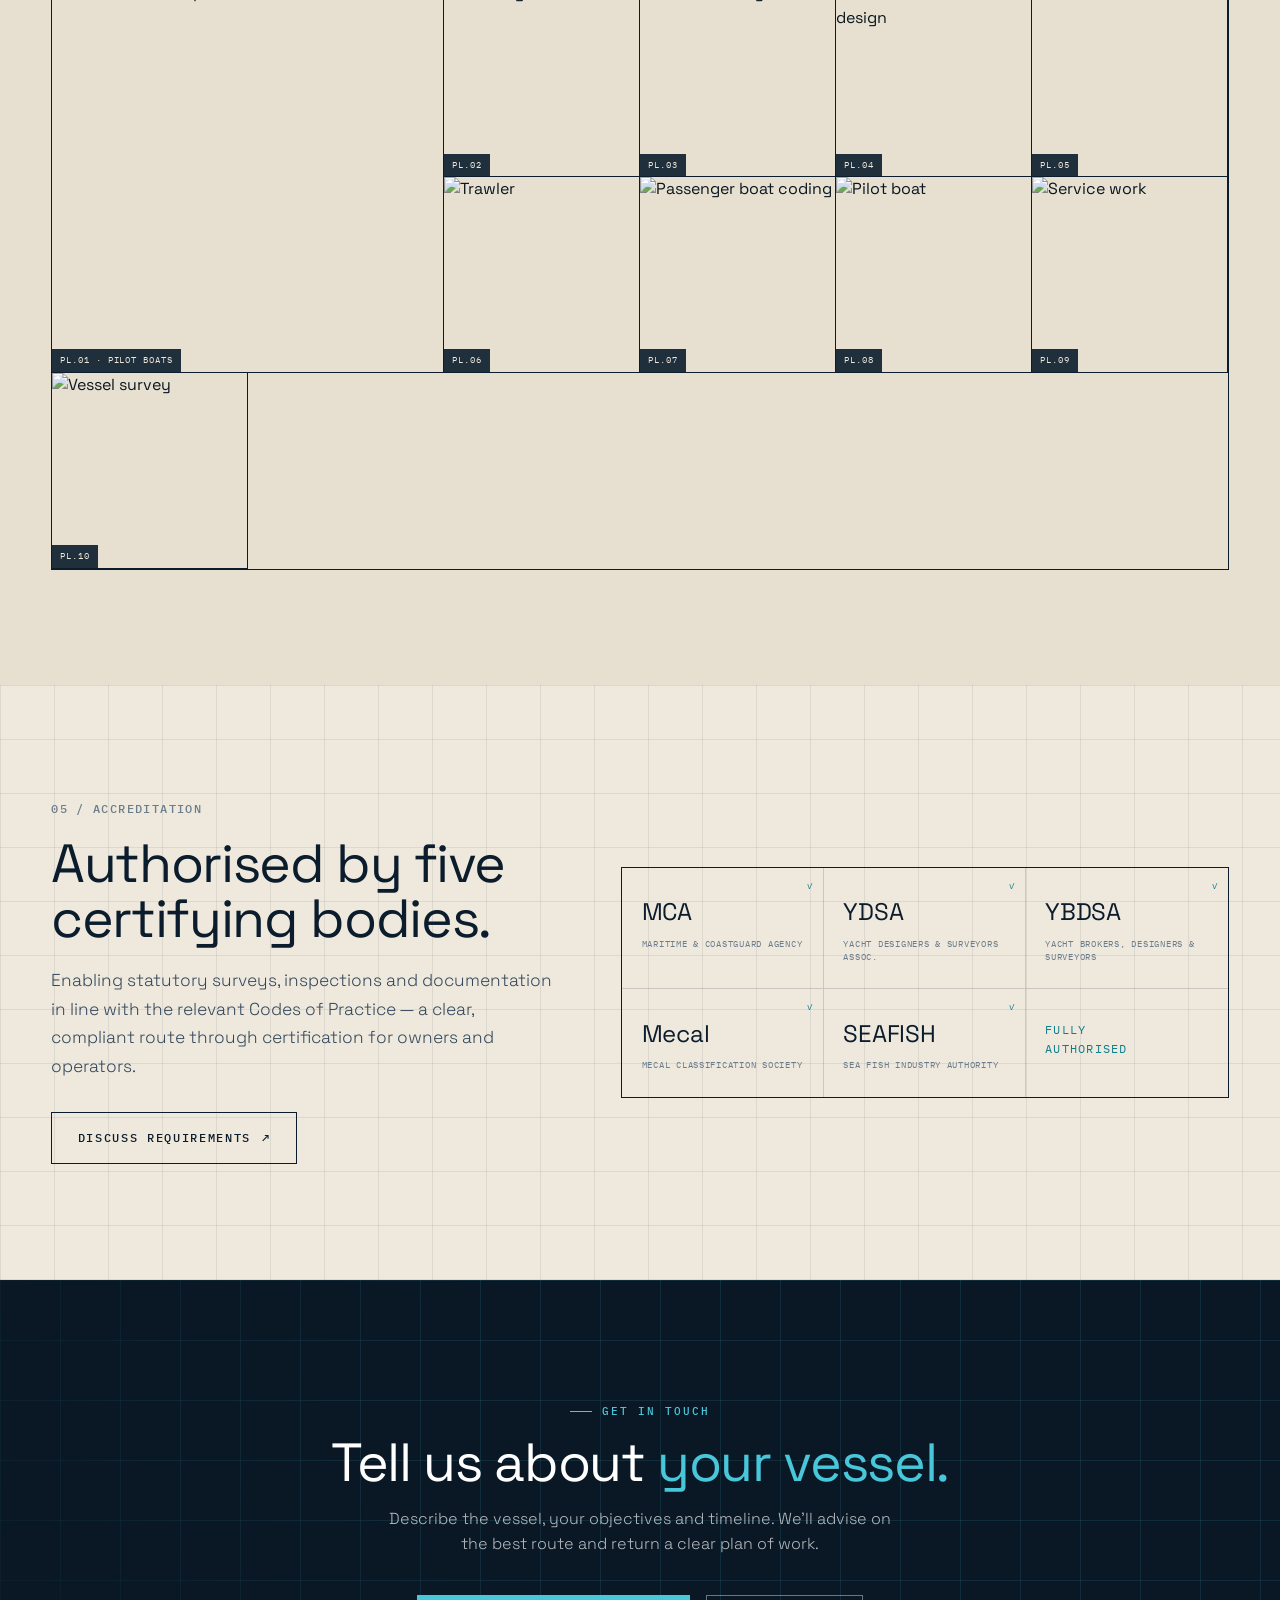
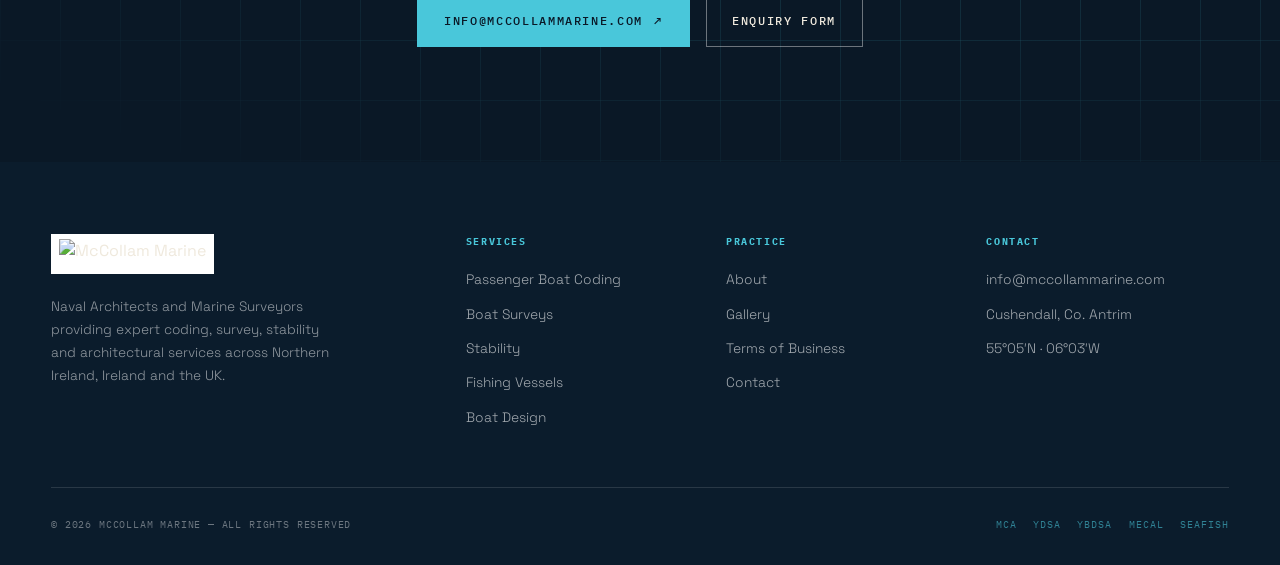
==== commit 70c5a390: "Fix invisible content: make reveal pure-CSS (always visible), de-fragile about layout - Replace JS-g" ====
--- a/index.html
+++ b/index.html
@@ -174,16 +174,16 @@
 </section>
 
 <!-- ============ ABOUT / DATA SHEET ============ -->
-<section class="section about" id="about">
-  <div class="wrap" style="display:contents">
-    <div class="ds-figure reveal" style="padding-left:var(--gutter)">
+<section class="section" id="about" style="background:var(--paper-2)">
+  <div class="wrap about">
+    <div class="ds-figure reveal">
       <div class="frame">
         <span class="plate">PL.00 — Principal Surveyor</span>
         <img src="https://mccollammarine.com/wp-content/uploads/2026/01/pilot-3-1024x768.jpg" alt="Pilot vessel underway">
         <span class="dim r">SCALE 1:1 · ON SITE</span>
       </div>
     </div>
-    <div class="ds-text reveal" data-d="1" style="padding-right:var(--gutter)">
+    <div class="ds-text reveal" data-d="1">
       <div class="num mono" style="color:var(--ink-3);font-size:.72rem;letter-spacing:.12em;margin-bottom:1.2rem">02 / THE PRACTICE</div>
       <h2 class="h2">Three decades on the water,<br>and at the drawing board.</h2>
       <p class="lead" style="margin-top:1.2rem">McCollam Marine was established in 2011 to provide naval architecture and marine surveying to the commercial and leisure fleet. Founded and led by <b style="font-weight:500;color:var(--ink)">Joe McCollam</b> — BEng (Hons) Naval Architect, authorised surveyor and serving RNLI lifeboat coxswain — the practice pairs first-hand sea experience with rigorous, regulation-ready engineering.</p>
--- a/assets/css/style.css
+++ b/assets/css/style.css
@@ -322,13 +322,19 @@
 /* ============================================================
    reveal
    ============================================================ */
-.reveal{transition:opacity .7s var(--ease),transform .7s var(--ease)}
-html.js .reveal{opacity:0;transform:translateY(26px)}
-.reveal.in{opacity:1;transform:none}
-.reveal[data-d="1"]{transition-delay:.07s}
-.reveal[data-d="2"]{transition-delay:.14s}
-.reveal[data-d="3"]{transition-delay:.21s}
-@media(prefers-reduced-motion:reduce){html{scroll-behavior:auto}.reveal{opacity:1;transform:none;transition:none}}
+/* ============================================================
+   reveal — pure-CSS entrance. Content is ALWAYS visible at rest;
+   if animations/JS don't run, everything still shows.
+   ============================================================ */
+@keyframes mm-rise{from{opacity:0;transform:translateY(24px)}to{opacity:1;transform:none}}
+.reveal{opacity:1}
+@media(prefers-reduced-motion:no-preference){
+  .reveal{animation:mm-rise .7s var(--ease) both}
+  .reveal[data-d="1"]{animation-delay:.10s}
+  .reveal[data-d="2"]{animation-delay:.20s}
+  .reveal[data-d="3"]{animation-delay:.30s}
+}
+@media(prefers-reduced-motion:reduce){html{scroll-behavior:auto}}
 
 /* draw-on for schematic strokes */
 .draw{}
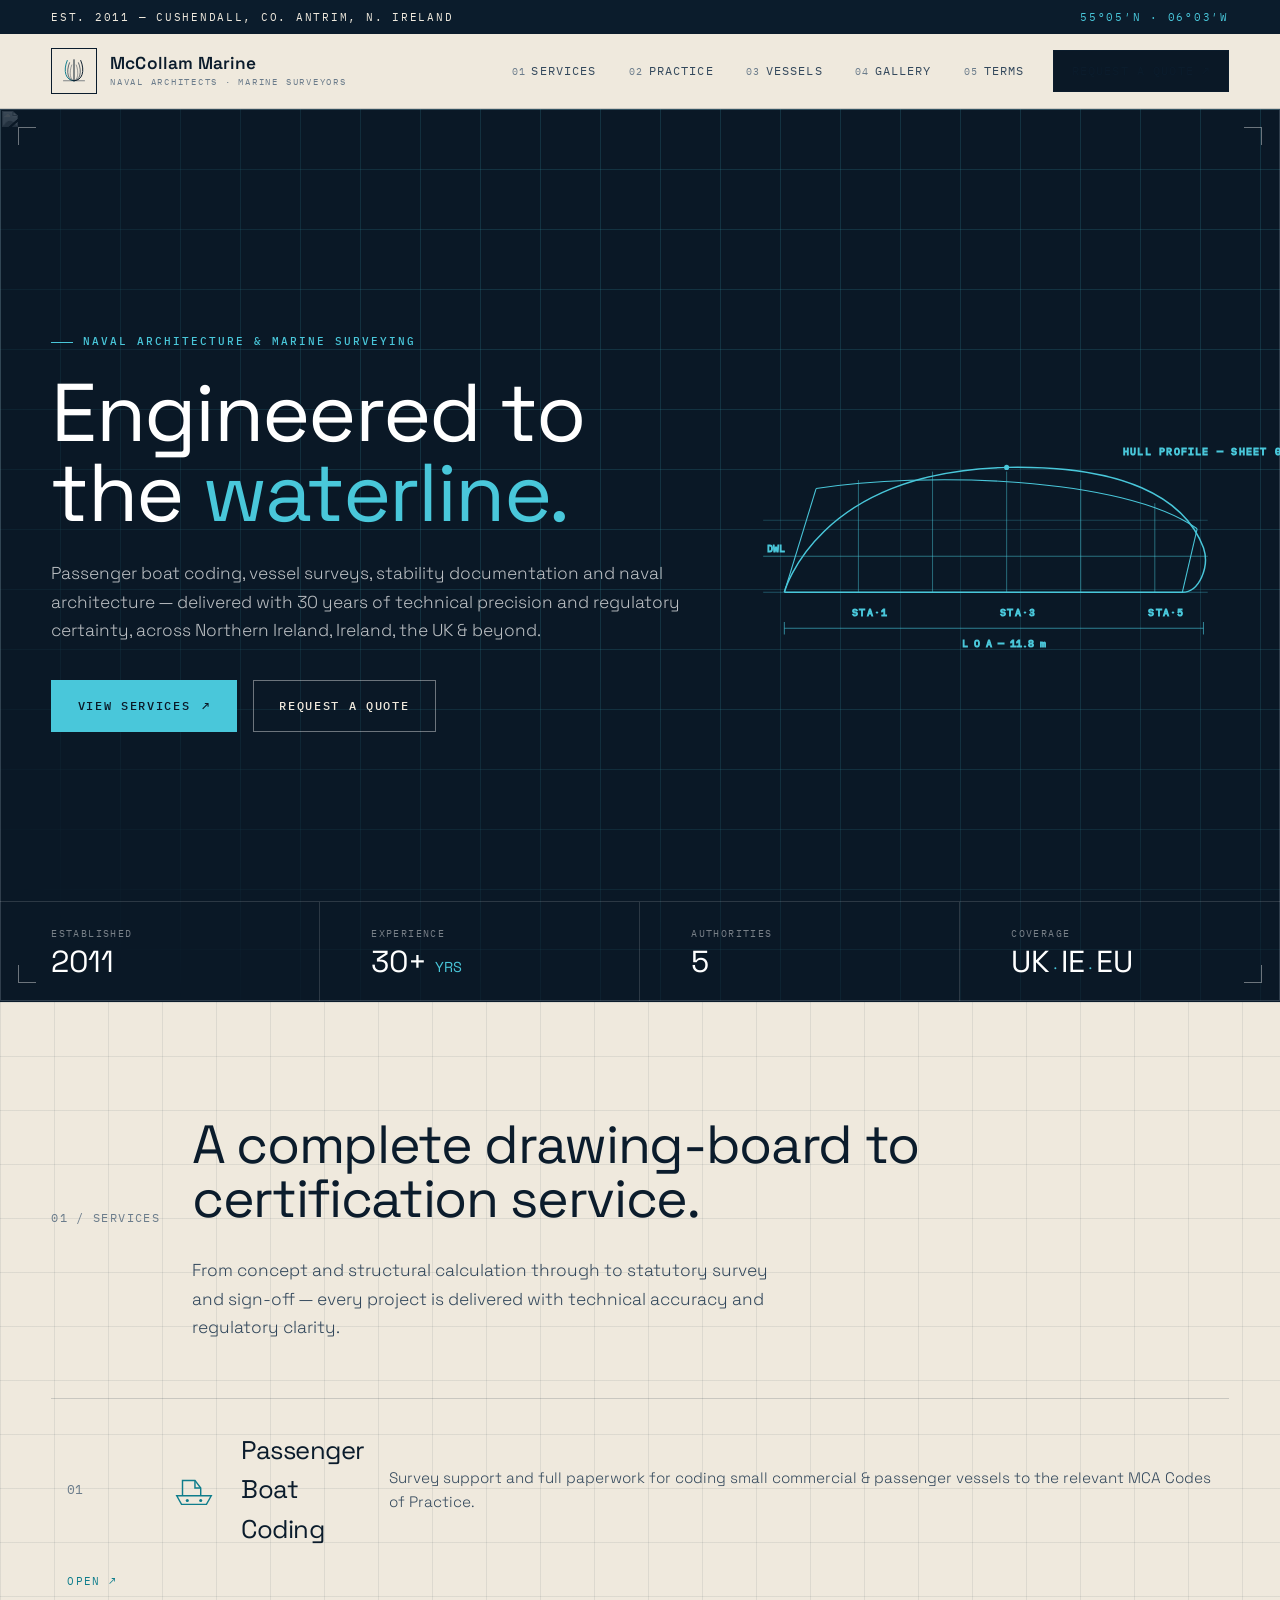
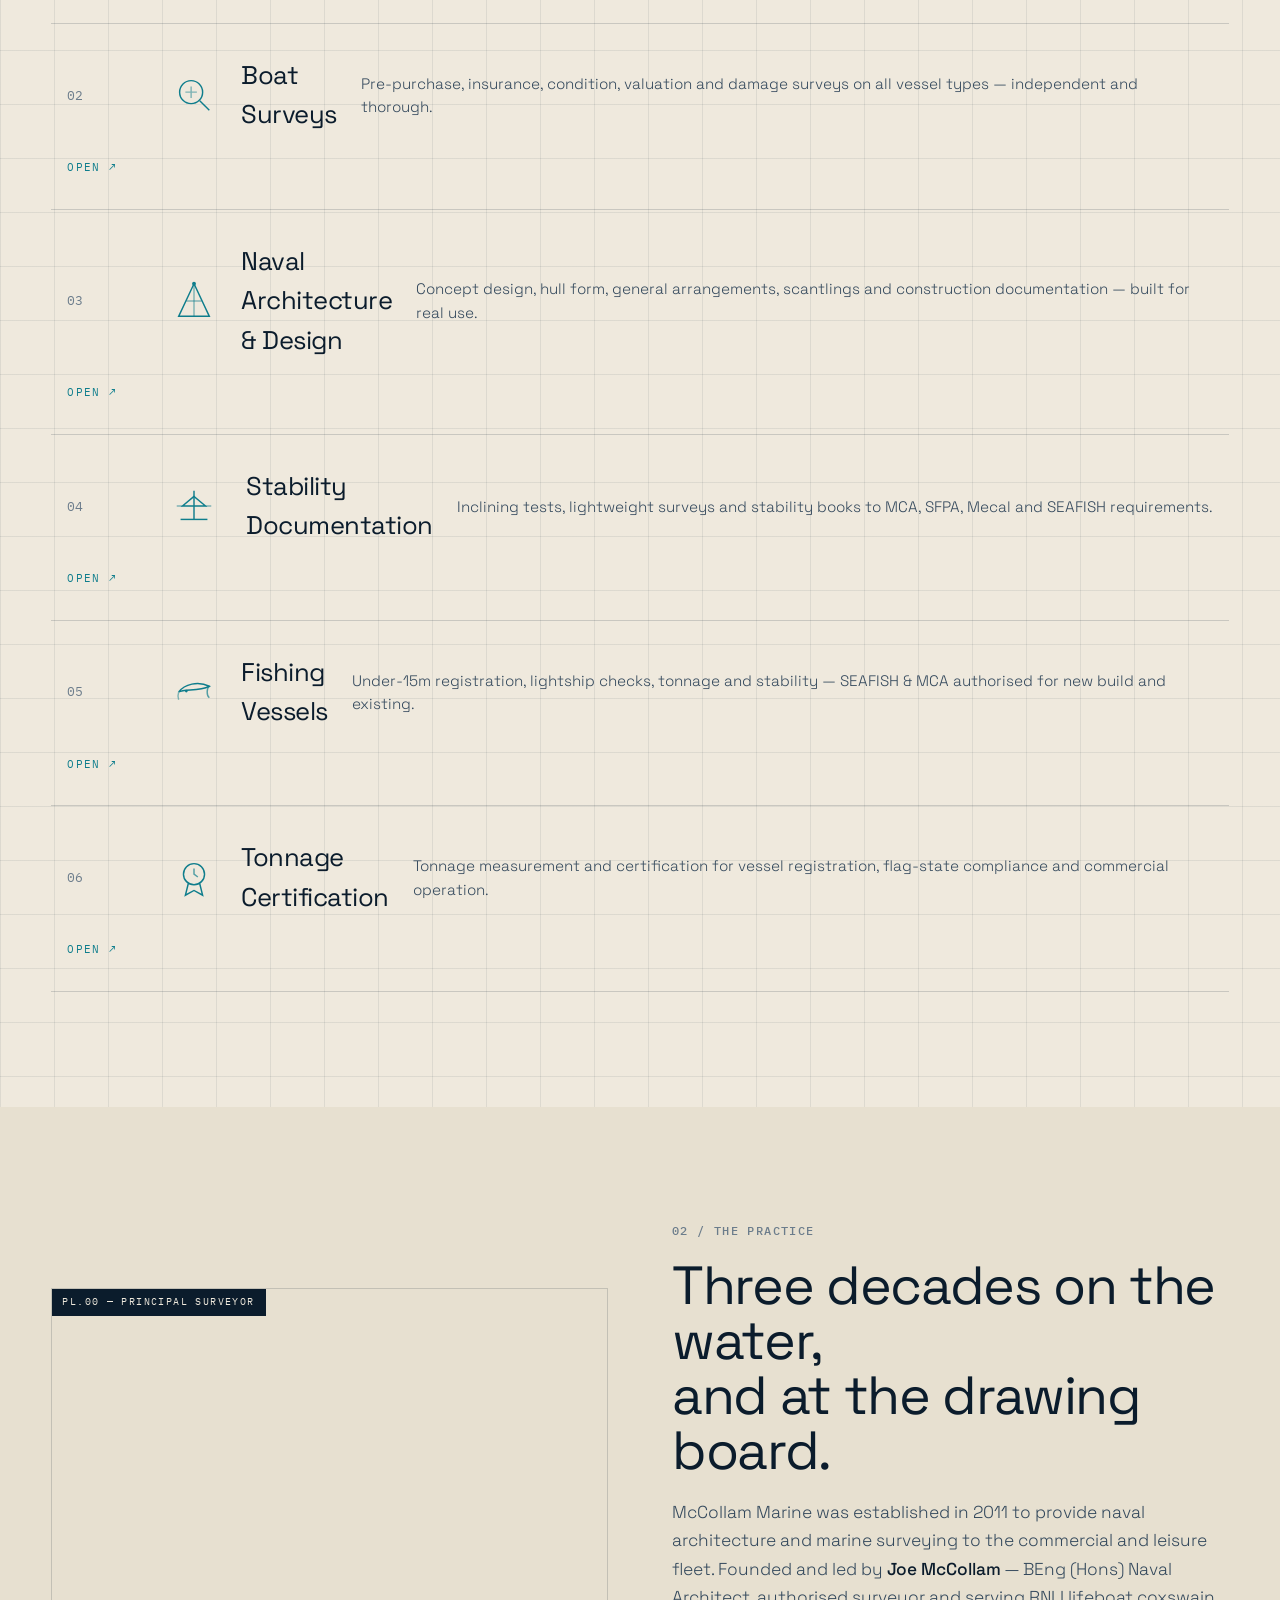
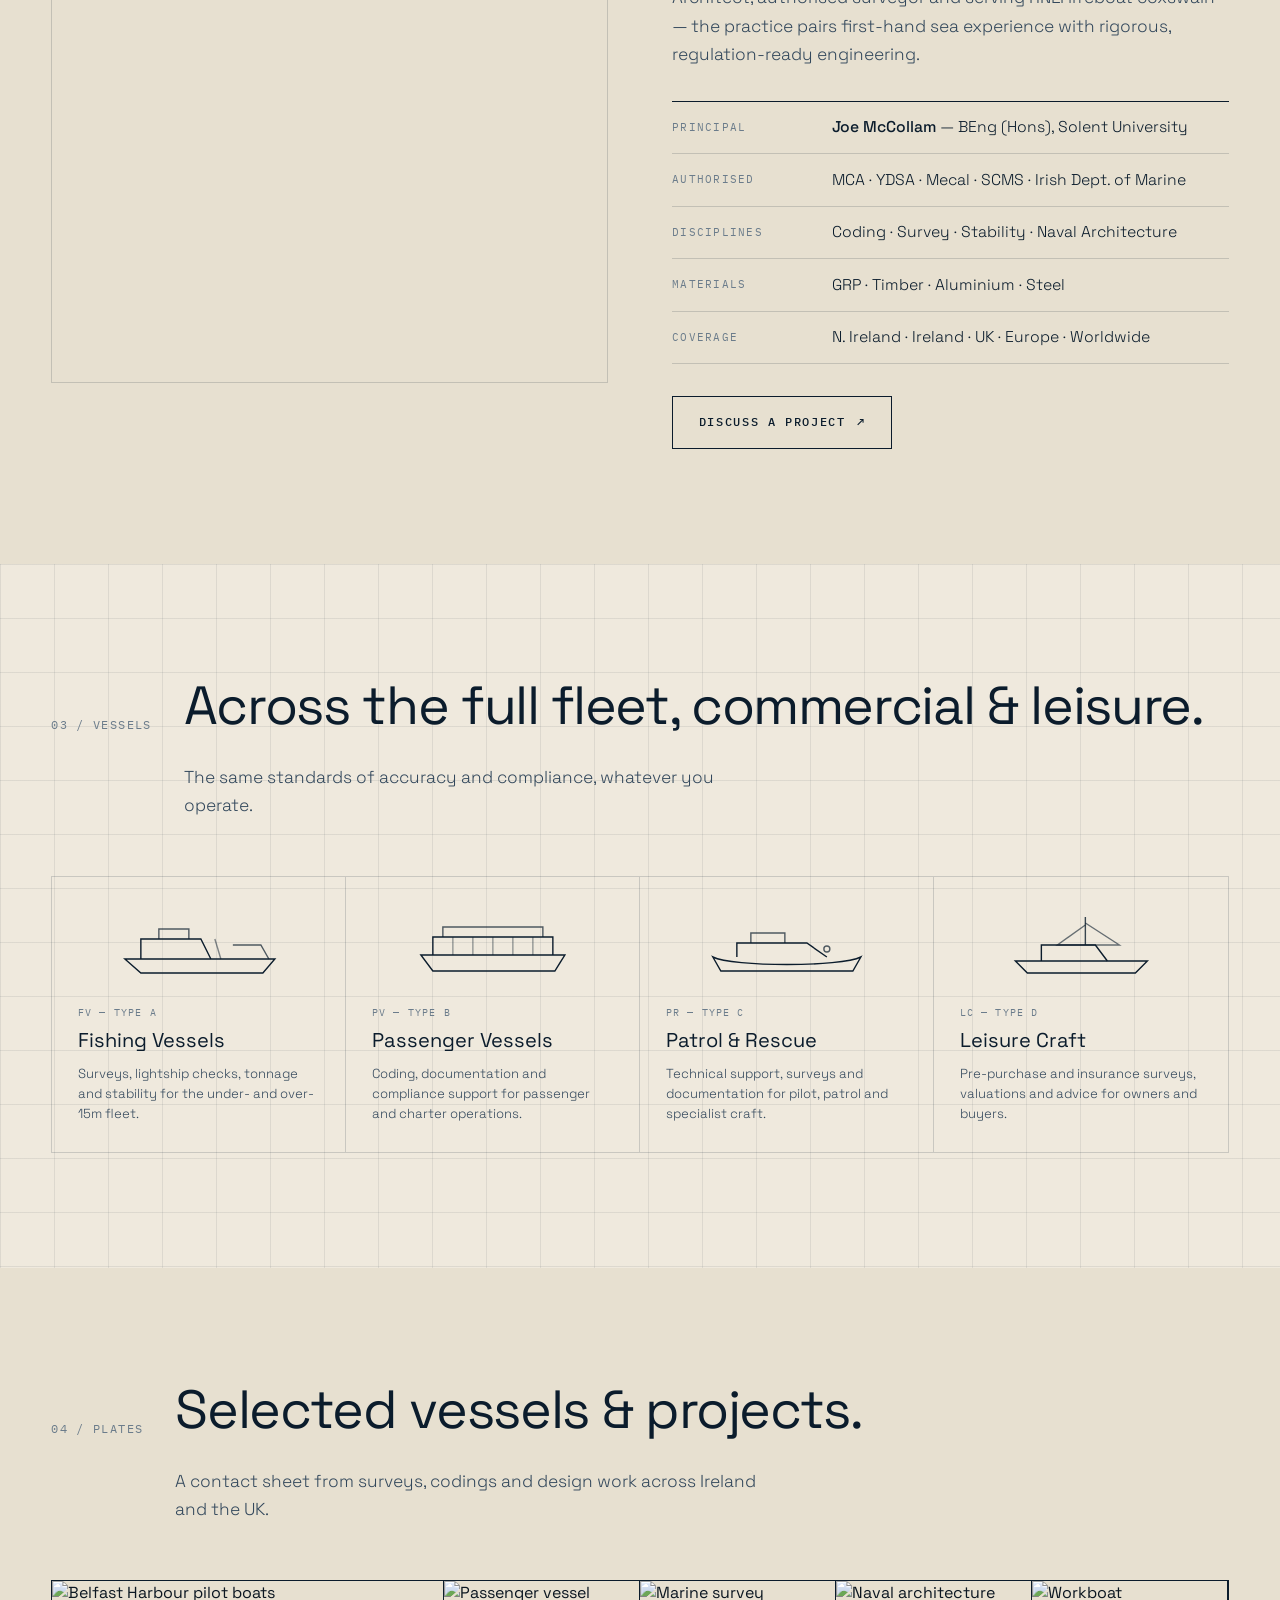
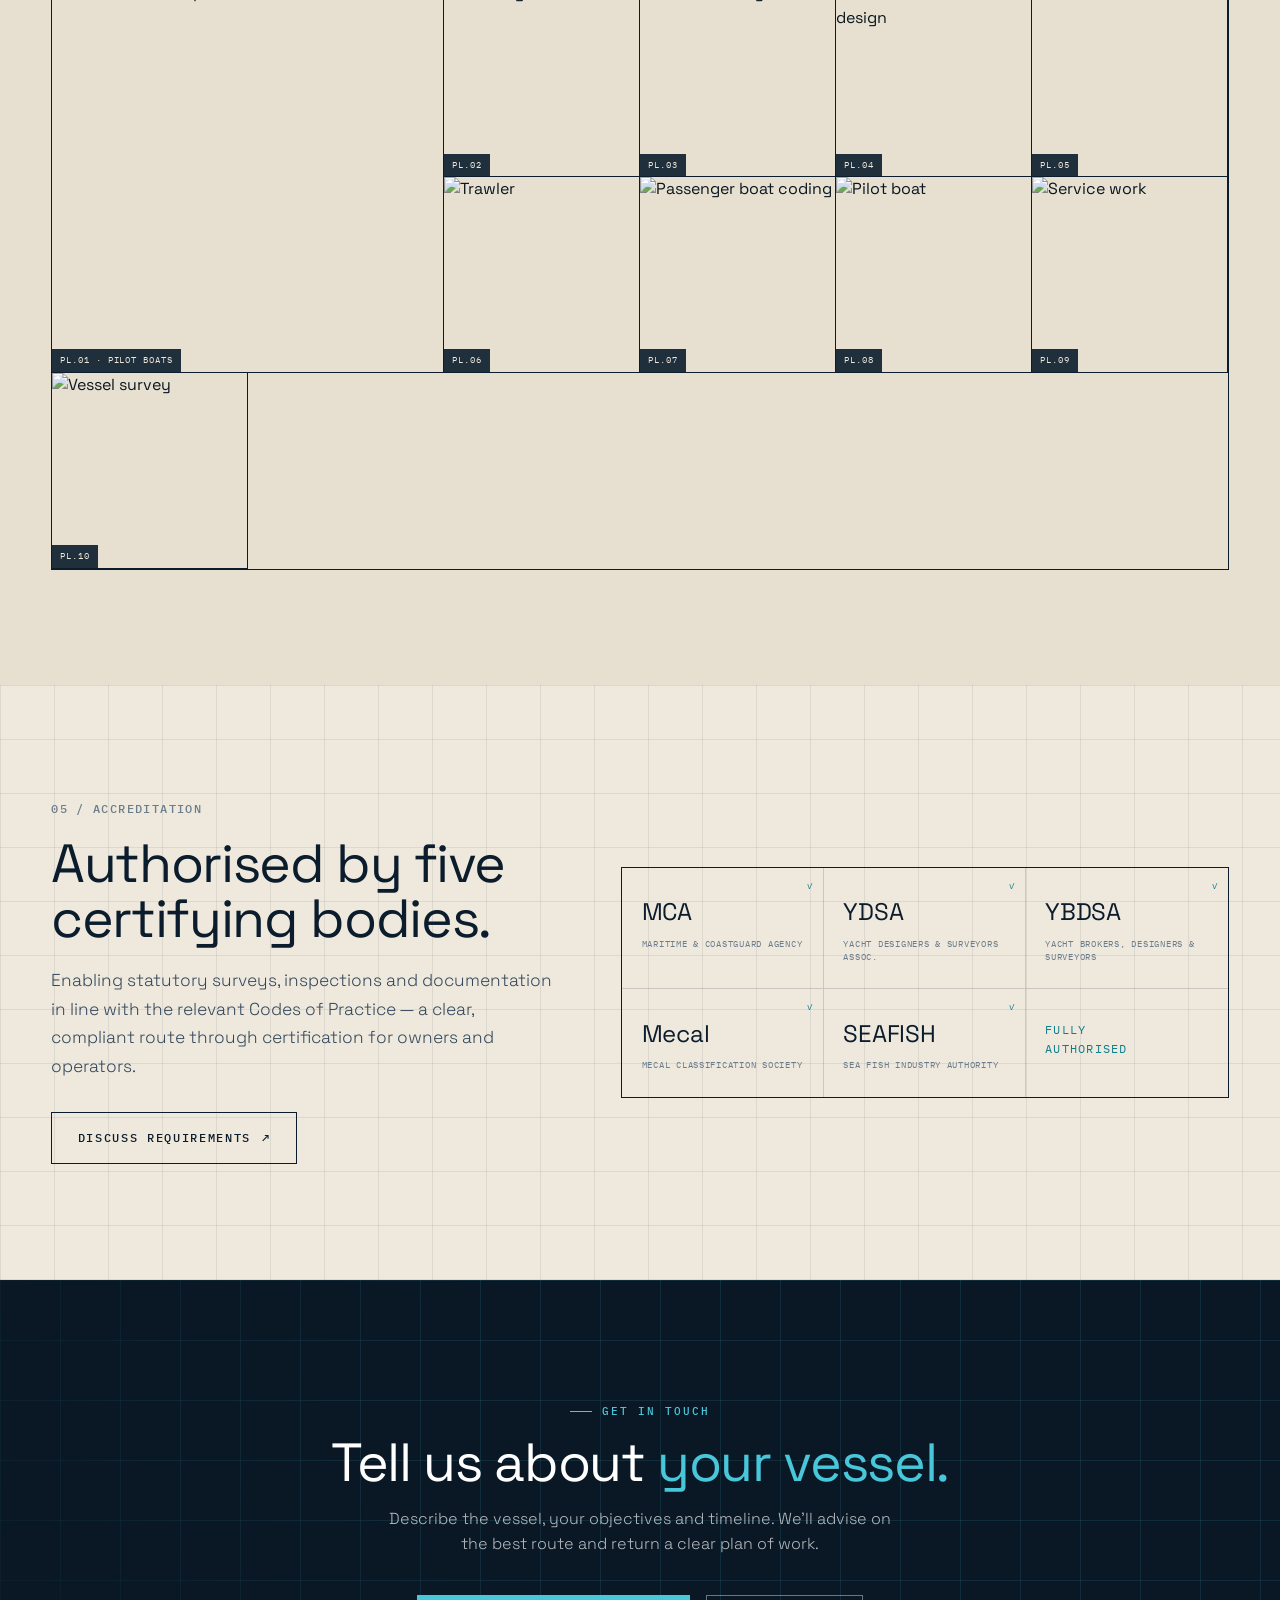
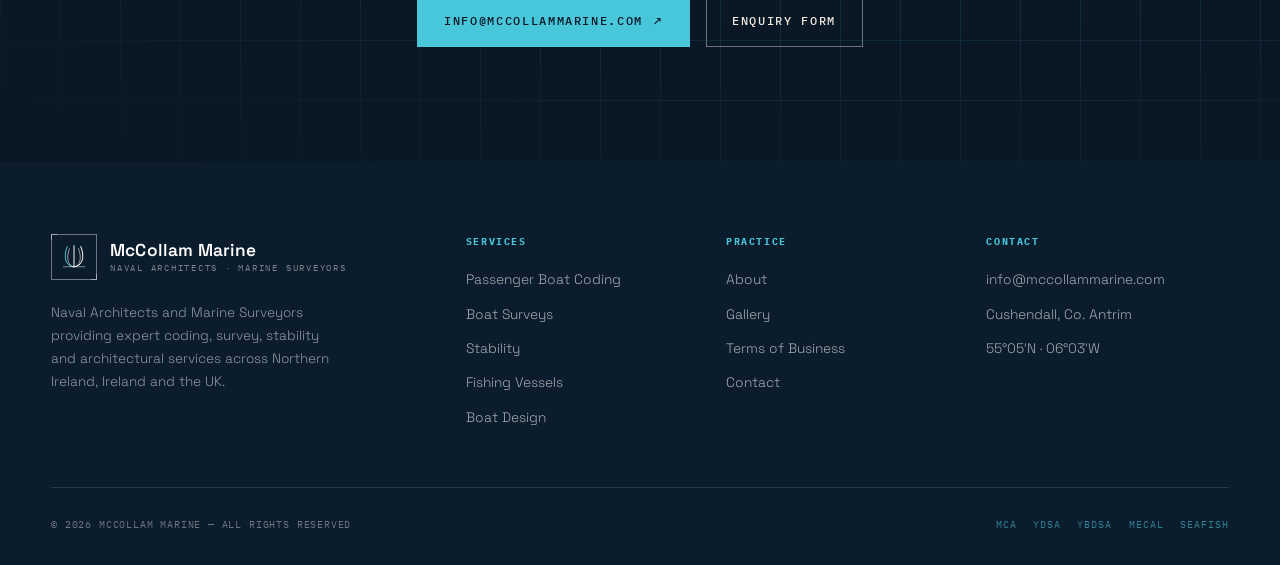
==== commit cb0e7340: "Custom SVG logo lockup + responsive top bar - Replace low-res white-box JPG logo with crisp SVG body" ====
--- a/index.html
+++ b/index.html
@@ -15,7 +15,7 @@
 <!-- ============ TOP BAR ============ -->
 <div class="topbar">
   <div class="wrap">
-    <span>EST. 2011 — Cushendall, Co. Antrim, N. Ireland</span>
+    <span class="t-l"><span class="t-full">EST. 2011 — Cushendall, Co. Antrim, N. Ireland</span><span class="t-short">EST. 2011 · Cushendall, Co. Antrim</span></span>
     <span class="t-r">55°05′N · 06°03′W</span>
   </div>
 </div>
@@ -23,9 +23,20 @@
 <!-- ============ HEADER ============ -->
 <header class="site-header">
   <div class="wrap header-inner">
-    <a class="brand" href="index.html" aria-label="McCollam Marine home">
-      <img src="https://mccollammarine.com/wp-content/uploads/2018/01/mccollam-logo-grey-blue-with-sections-and-grid.jpg" alt="McCollam Marine">
-      <span class="b-meta"><b>McCollam Marine</b>Naval Architects &amp; Surveyors</span>
+    <a class="brand" href="index.html" aria-label="McCollam Marine — home">
+      <span class="logomark" aria-hidden="true">
+        <svg viewBox="0 0 40 40" fill="none" stroke="currentColor" stroke-width="1.3" stroke-linecap="round">
+          <line x1="20" y1="5" x2="20" y2="33"/>
+          <path d="M20 33 C 31 33 35 20 29 6"/>
+          <path d="M20 33 C 28 33 31 21 26 9" opacity=".65"/>
+          <path d="M20 33 C 25 33 27 22 23 12" opacity=".4"/>
+          <path d="M20 33 C 9 33 5 20 11 6" stroke="var(--teal)"/>
+          <path d="M20 33 C 12 33 9 21 14 9" opacity=".65"/>
+          <path d="M20 33 C 15 33 13 22 17 12" opacity=".4"/>
+          <line x1="6" y1="33" x2="34" y2="33" opacity=".5"/>
+        </svg>
+      </span>
+      <span class="wordmark"><b>McCollam Marine</b><i>Naval Architects · Marine Surveyors</i></span>
     </a>
     <nav class="nav">
       <a href="#index"><span class="n">01</span>Services</a>
@@ -300,7 +311,19 @@
   <div class="wrap">
     <div class="f-top">
       <div>
-        <a class="brand" href="index.html"><img src="https://mccollammarine.com/wp-content/uploads/2018/01/mccollam-logo-grey-blue-with-sections-and-grid.jpg" alt="McCollam Marine"></a>
+        <a class="brand" href="index.html" aria-label="McCollam Marine — home">
+          <span class="logomark" aria-hidden="true">
+            <svg viewBox="0 0 40 40" fill="none" stroke="currentColor" stroke-width="1.3" stroke-linecap="round">
+              <line x1="20" y1="5" x2="20" y2="33"/>
+              <path d="M20 33 C 31 33 35 20 29 6"/>
+              <path d="M20 33 C 28 33 31 21 26 9" opacity=".6"/>
+              <path d="M20 33 C 9 33 5 20 11 6" stroke="var(--cyan)"/>
+              <path d="M20 33 C 12 33 9 21 14 9" opacity=".6"/>
+              <line x1="6" y1="33" x2="34" y2="33" opacity=".5"/>
+            </svg>
+          </span>
+          <span class="wordmark"><b>McCollam Marine</b><i>Naval Architects · Marine Surveyors</i></span>
+        </a>
         <p class="f-desc">Naval Architects and Marine Surveyors providing expert coding, survey, stability and architectural services across Northern Ireland, Ireland and the UK.</p>
       </div>
       <div>
--- a/assets/css/style.css
+++ b/assets/css/style.css
@@ -114,15 +114,25 @@
 .topbar .wrap{display:flex;justify-content:space-between;align-items:center;height:34px;gap:1rem;overflow:hidden;white-space:nowrap}
 .topbar .t-r{color:var(--cyan)}
 .topbar .dim{color:rgba(255,255,255,.5)}
+.topbar .t-short{display:none}
+.topbar .t-l{overflow:hidden;text-overflow:ellipsis;min-width:0;white-space:nowrap}
+.topbar .t-r{flex:none}
 
 .site-header{position:sticky;top:0;z-index:1000;background:var(--paper);border-bottom:1px solid var(--line);
   transition:box-shadow .4s var(--ease)}
 .site-header.scrolled{box-shadow:0 1px 0 var(--line),0 12px 30px -20px rgba(11,28,44,.5)}
 .header-inner{display:flex;align-items:center;justify-content:space-between;height:74px}
-.brand{display:flex;align-items:center;gap:.85rem}
-.brand img{height:42px;width:auto}
-.brand .b-meta{font-family:var(--mono);font-size:.62rem;letter-spacing:.12em;text-transform:uppercase;color:var(--ink-3);line-height:1.3;border-left:1px solid var(--line);padding-left:.85rem}
-.brand .b-meta b{color:var(--ink);font-weight:600;display:block}
+.brand{display:flex;align-items:center;gap:.8rem}
+.logomark{width:46px;height:46px;flex:none;display:grid;place-items:center;color:var(--ink);
+  border:1px solid var(--ink);position:relative}
+.logomark::before,.logomark::after{content:"";position:absolute;width:6px;height:6px;border:1px solid var(--ink)}
+.logomark::before{top:-1px;left:-1px;border-right:0;border-bottom:0}
+.logomark::after{bottom:-1px;right:-1px;border-left:0;border-top:0}
+.logomark svg{width:30px;height:30px}
+.wordmark{display:flex;flex-direction:column;line-height:1}
+.wordmark b{font-family:var(--display);font-weight:600;font-size:1.08rem;letter-spacing:.01em;color:var(--ink)}
+.wordmark i{font-family:var(--mono);font-style:normal;font-size:.55rem;letter-spacing:.2em;
+  text-transform:uppercase;color:var(--ink-3);margin-top:.34rem}
 .nav{display:flex;align-items:center;gap:.2rem}
 .nav a{position:relative;font-family:var(--mono);font-size:.72rem;letter-spacing:.1em;text-transform:uppercase;
   color:var(--ink-2);padding:.6rem .9rem;transition:color .25s}
@@ -308,7 +318,10 @@
 .footer{background:var(--ink);color:var(--paper)}
 .footer .wrap{padding-block:4.5rem 2rem}
 .f-top{display:grid;grid-template-columns:1.7fr 1fr 1fr 1.1fr;gap:2.5rem;padding-bottom:3rem;border-bottom:1px solid rgba(255,255,255,.12)}
-.footer .brand img{height:40px;background:#fff;padding:.3rem .5rem}
+.footer .logomark{color:#fff;border-color:rgba(255,255,255,.4)}
+.footer .logomark::before,.footer .logomark::after{border-color:rgba(255,255,255,.4)}
+.footer .wordmark b{color:#fff}
+.footer .wordmark i{color:rgba(255,255,255,.45)}
 .f-desc{color:rgba(255,255,255,.55);font-size:.85rem;font-weight:300;line-height:1.7;max-width:32ch;margin-top:1.3rem}
 .footer h5{font-family:var(--mono);font-size:.62rem;letter-spacing:.16em;text-transform:uppercase;color:var(--cyan);margin-bottom:1.1rem}
 .footer ul li{margin-bottom:.6rem}
@@ -356,9 +369,12 @@
 @media(max-width:880px){
   .nav{display:none}
   .burger{display:flex}
-  .topbar .t-r{display:none}
+  .topbar{font-size:.6rem}
+  .topbar .t-full{display:none}
+  .topbar .t-short{display:inline}
   .sec-head{grid-template-columns:1fr}
   .sec-head .hr-lead{grid-column:1}
+  .wordmark b{font-size:.98rem}
 }
 @media(max-width:520px){
   .specstrip{grid-template-columns:1fr}
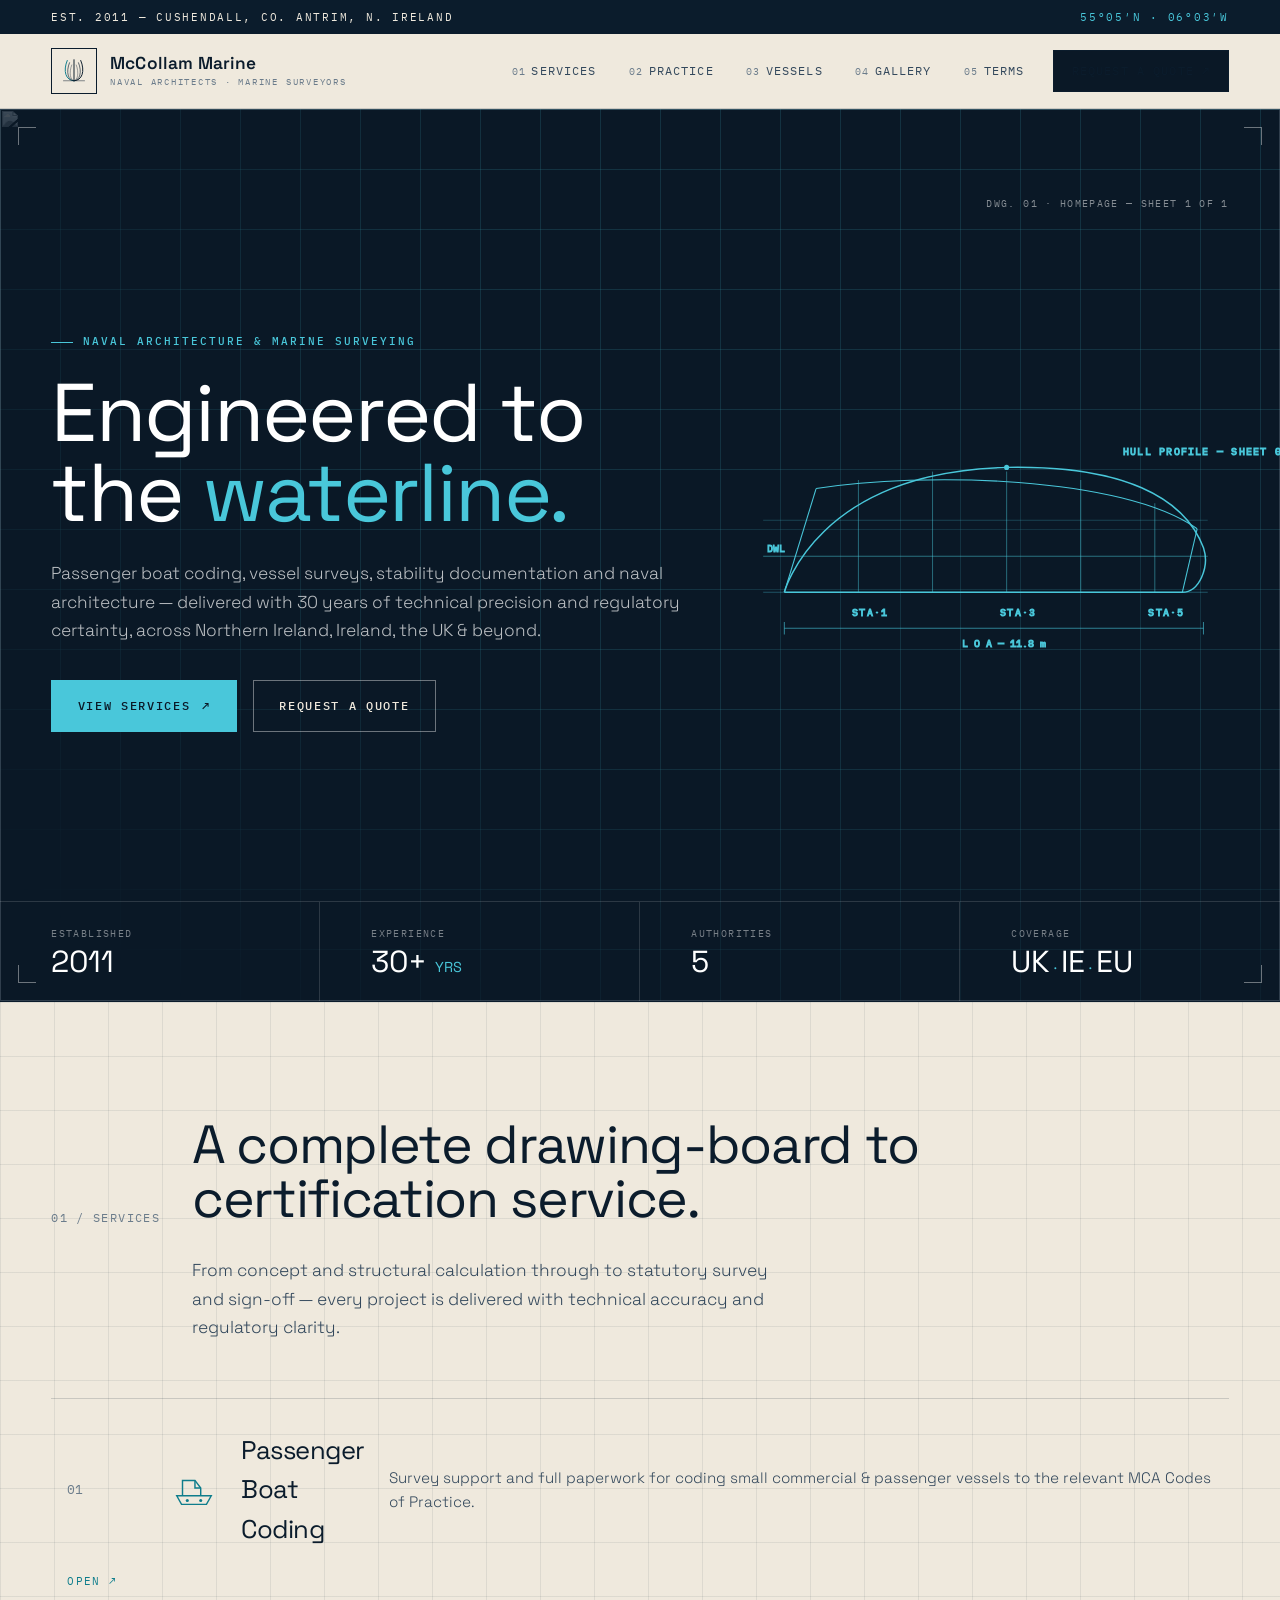
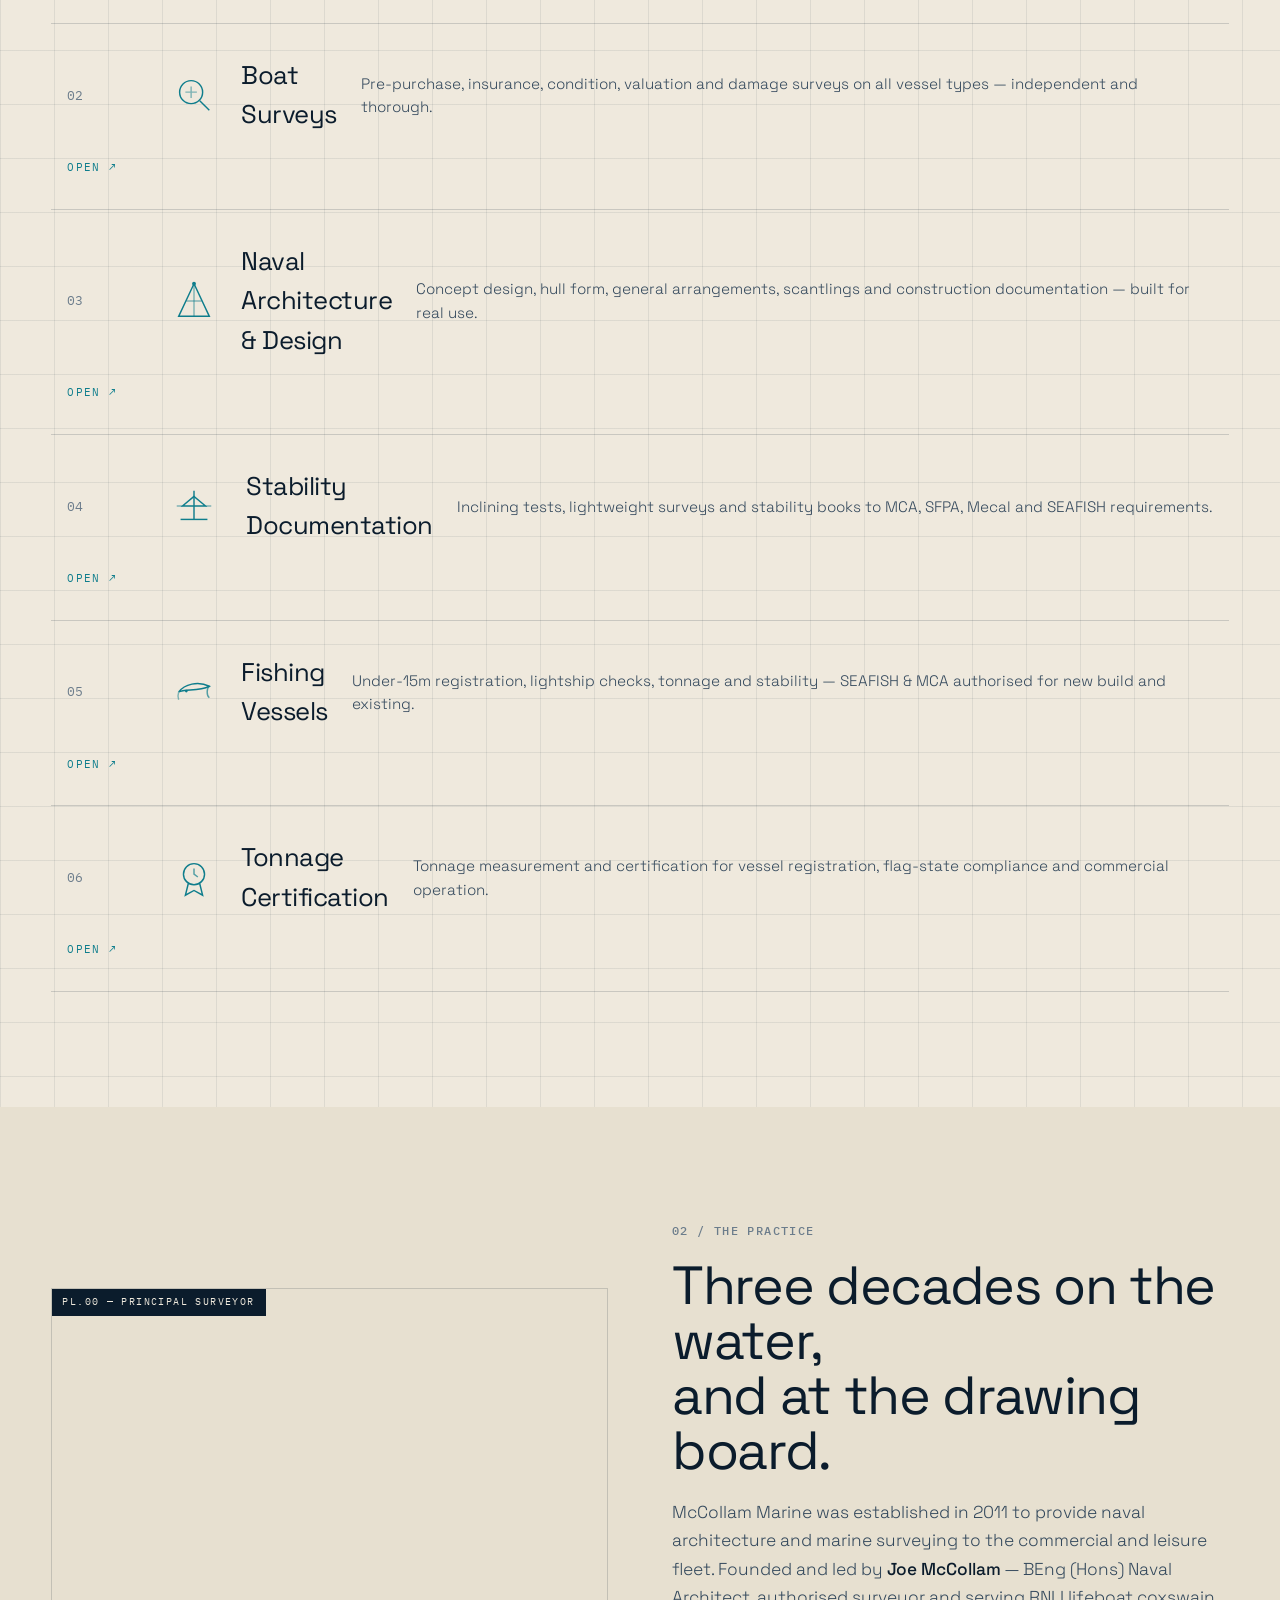
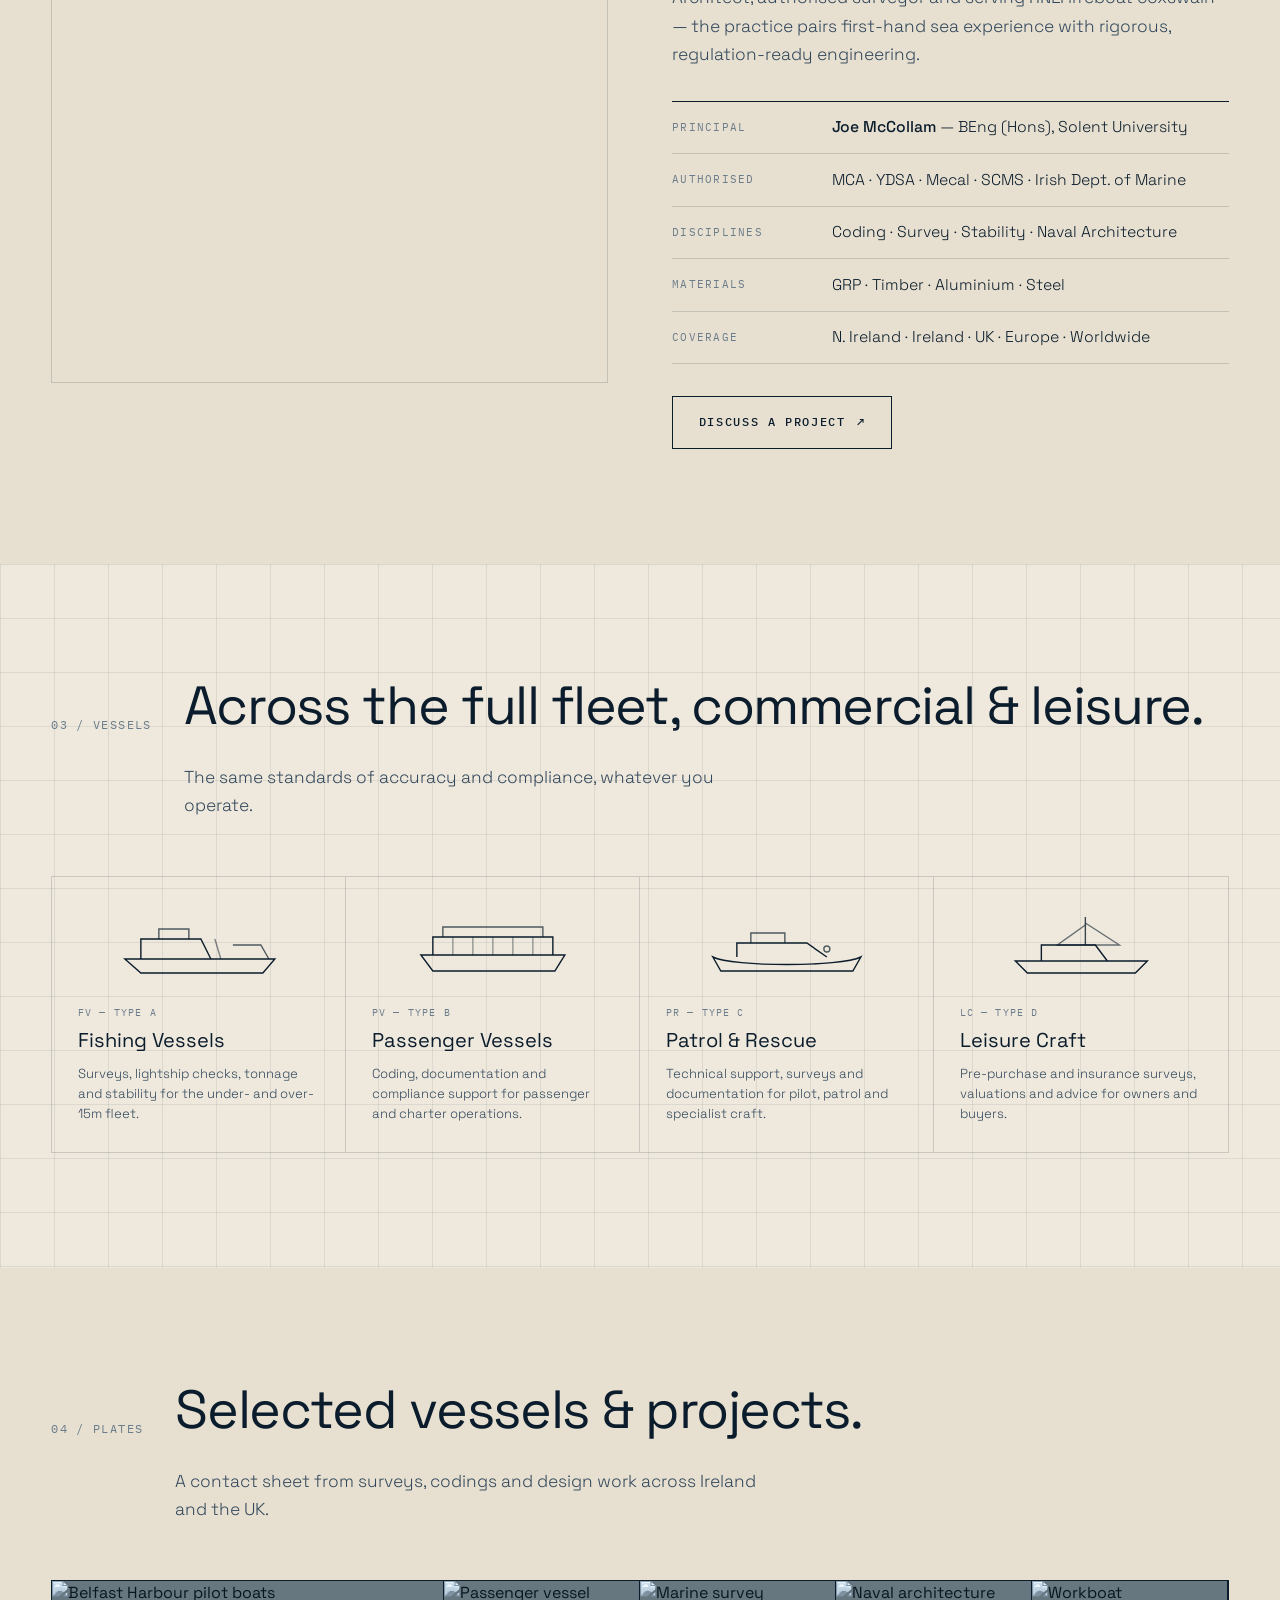
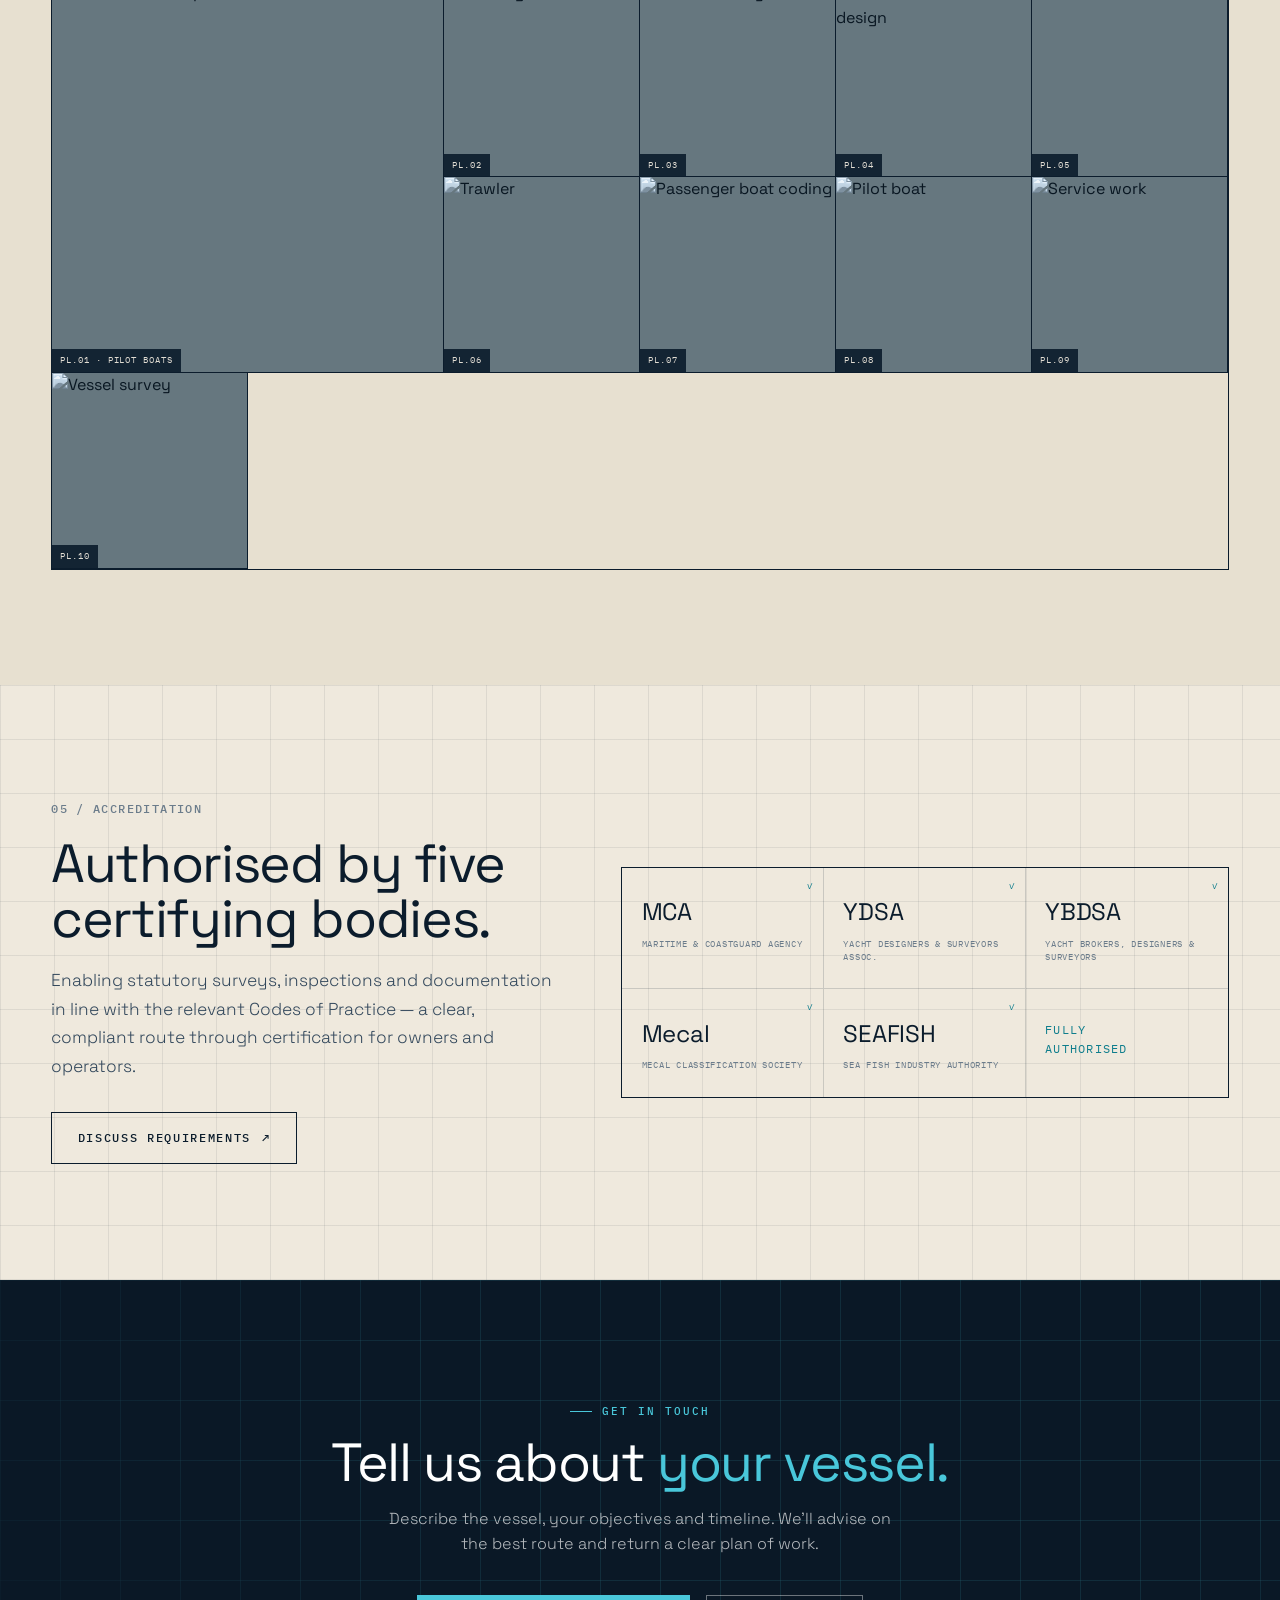
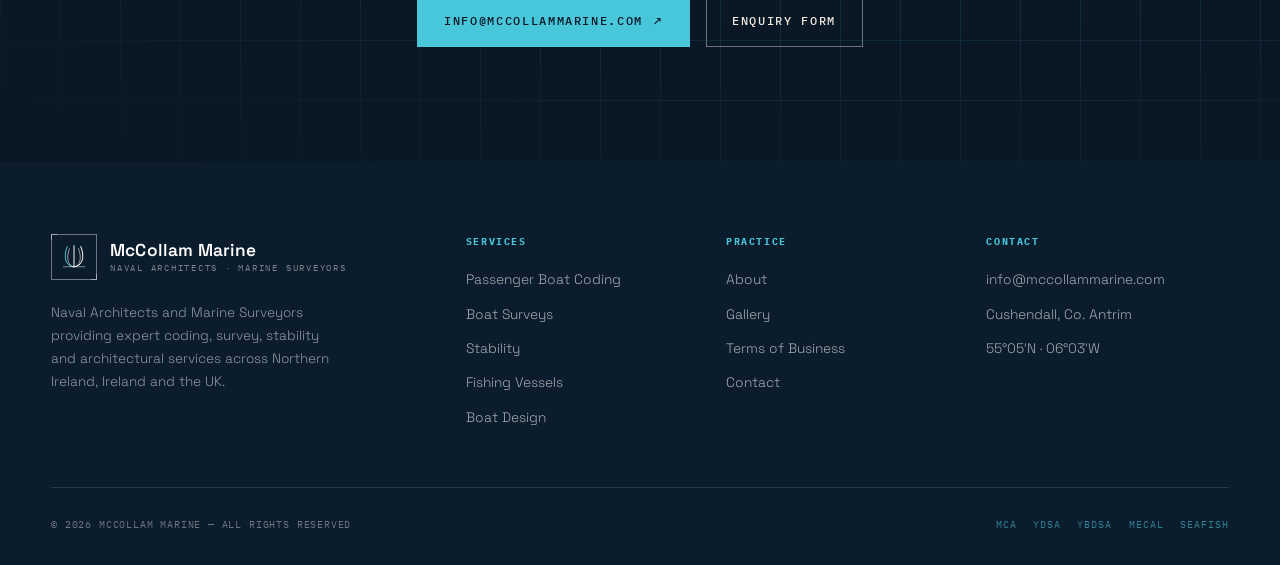
==== commit 08e22b64: "Build all inner pages + homepage polish (duotone, gallery read-outs) - Add 8 inner pages sharing the" ====
--- a/index.html
+++ b/index.html
@@ -70,6 +70,7 @@
   <div class="hero-grid"></div>
   <div class="hero-photo"><img src="https://mccollammarine.com/wp-content/uploads/2018/01/belfast-harbour-new-pilot-boats-2.jpg" alt=""></div>
   <span class="crop tl"></span><span class="crop tr"></span><span class="crop bl"></span><span class="crop br"></span>
+  <span class="hero-dwg">DWG. 01 · HOMEPAGE — SHEET 1 OF 1</span>
   <div class="wrap hero-inner">
     <div class="hero-copy reveal">
       <span class="tag">Naval Architecture &amp; Marine Surveying</span>
--- a/assets/css/style.css
+++ b/assets/css/style.css
@@ -382,3 +382,109 @@
   .vgrid,.f-top{grid-template-columns:1fr}
   .brand .b-meta{display:none}
 }
+
+/* ============================================================
+   v3 additions — duotone imagery, gallery read-outs,
+   inner page hero, document body, cards, terms, contact
+   ============================================================ */
+
+/* hero drawing label */
+.hero-dwg{position:absolute;top:88px;right:var(--gutter);z-index:3;
+  font-family:var(--mono);font-size:.6rem;letter-spacing:.14em;text-transform:uppercase;color:rgba(255,255,255,.5)}
+@media(max-width:880px){.hero-dwg{display:none}}
+
+/* duotone gallery + hover read-out */
+.plate-it img{filter:grayscale(1) contrast(1.05) brightness(.95)}
+.plate-it::before{content:"";position:absolute;inset:0;z-index:1;pointer-events:none;
+  background:#103049;mix-blend-mode:color;opacity:.6;transition:opacity .55s var(--ease)}
+.plate-it:hover img{filter:none;transform:scale(1.05)}
+.plate-it:hover::before{opacity:0}
+.plate-it[data-meta] .pl{top:0;bottom:auto}
+.plate-it[data-meta]::after{content:attr(data-meta);position:absolute;left:0;right:0;bottom:0;z-index:3;
+  font-family:var(--mono);font-size:.56rem;letter-spacing:.08em;text-transform:uppercase;color:#fff;
+  padding:1.6rem .6rem .55rem;background:linear-gradient(transparent,rgba(7,17,30,.92));
+  transform:translateY(101%);transition:transform .42s var(--ease)}
+.plate-it[data-meta]:hover::after{transform:none}
+
+/* duotone for figure + about */
+.ds-figure img{filter:grayscale(.55) contrast(1.05)}
+.ds-figure .frame::after{content:"";position:absolute;inset:0;background:#103049;mix-blend-mode:color;opacity:.35;pointer-events:none;z-index:1;transition:opacity .5s}
+.ds-figure:hover .frame::after{opacity:0}
+
+/* ---- INNER PAGE HERO ---- */
+.page-hero{background:var(--blue);color:var(--paper);position:relative;overflow:hidden;border-bottom:1px solid var(--ink)}
+.page-hero .hero-grid{opacity:.45}
+.page-hero-photo{position:absolute;inset:0;z-index:0;opacity:.18;mix-blend-mode:luminosity}
+.page-hero-photo img{width:100%;height:100%;object-fit:cover}
+.page-hero .wrap{position:relative;z-index:2;padding-block:clamp(3.6rem,8vw,6.5rem)}
+.page-hero .sheet{position:absolute;top:1.1rem;right:var(--gutter);z-index:2;font-family:var(--mono);
+  font-size:.62rem;letter-spacing:.14em;text-transform:uppercase;color:rgba(255,255,255,.5)}
+.crumb{font-family:var(--mono);font-size:.66rem;letter-spacing:.14em;text-transform:uppercase;
+  color:var(--cyan);margin-bottom:1.3rem;display:flex;gap:.55rem;flex-wrap:wrap;align-items:center}
+.crumb a{color:rgba(255,255,255,.55)}.crumb a:hover{color:#fff}
+.crumb .sep{color:rgba(255,255,255,.3)}
+.page-hero h1{color:#fff;font-size:clamp(2.3rem,5.4vw,4.4rem);font-weight:400;letter-spacing:-.025em;max-width:18ch;line-height:1.02}
+.page-hero h1 em{font-style:normal;color:var(--cyan)}
+.page-hero .ph-lead{color:rgba(255,255,255,.72);max-width:60ch;margin-top:1.3rem;font-weight:300;font-size:clamp(1rem,1.3vw,1.16rem)}
+
+/* ---- DOCUMENT BODY ---- */
+.doc{padding-block:clamp(3.5rem,7vw,6.5rem)}
+.doc-wrap{max-width:940px;margin-inline:auto}
+.doc .lead-in{font-size:clamp(1.15rem,1.7vw,1.5rem);font-weight:300;line-height:1.45;color:var(--ink);
+  max-width:62ch;margin-bottom:2.6rem;letter-spacing:-.01em}
+.doc h2{font-size:clamp(1.5rem,2.6vw,2.1rem);font-weight:400;letter-spacing:-.02em;margin:2.8rem 0 1.1rem;
+  padding-top:1.7rem;border-top:1px solid var(--line);display:flex;gap:1rem;align-items:baseline}
+.doc h2 .hn{font-family:var(--mono);font-size:.7rem;color:var(--teal);letter-spacing:.1em;flex:none}
+.doc p{color:var(--ink-2);font-weight:300;line-height:1.75;margin-bottom:1.1rem;max-width:70ch}
+.doc p strong,.doc strong{font-weight:500;color:var(--ink)}
+.doc ul.ticks{margin:1.3rem 0 1.7rem}
+.doc ul.ticks li{position:relative;padding-left:1.7rem;margin-bottom:.75rem;color:var(--ink-2);font-weight:300;max-width:66ch}
+.doc ul.ticks li::before{content:"—";position:absolute;left:0;color:var(--teal);font-family:var(--mono)}
+
+/* spec cards */
+.cards{display:grid;grid-template-columns:repeat(3,1fr);border:1px solid var(--line);margin:2rem 0 1rem}
+.card{padding:1.7rem 1.4rem;border-right:1px solid var(--line);border-bottom:1px solid var(--line);position:relative}
+.card .ck{font-family:var(--mono);font-size:.6rem;letter-spacing:.12em;color:var(--ink-3);text-transform:uppercase}
+.card h3{font-size:1.15rem;font-weight:500;margin:.55rem 0 .45rem;letter-spacing:-.01em}
+.card p{font-size:.85rem;color:var(--ink-2);font-weight:300;line-height:1.6;margin:0}
+@media(max-width:760px){.cards{grid-template-columns:1fr}.card{border-right:0}}
+
+/* gallery page */
+.gal-full{display:grid;grid-template-columns:repeat(4,1fr);border:1px solid var(--ink)}
+.gal-full .plate-it{aspect-ratio:4/3;border-right:1px solid var(--ink);border-bottom:1px solid var(--ink)}
+@media(max-width:880px){.gal-full{grid-template-columns:repeat(2,1fr)}}
+@media(max-width:520px){.gal-full{grid-template-columns:1fr}}
+
+/* ---- TERMS ---- */
+.terms{padding-block:clamp(3rem,6vw,5.5rem)}
+.terms-wrap{max-width:860px;margin-inline:auto}
+.lockbar{background:var(--paper-2);border:1px solid var(--ink);padding:1.05rem 1.2rem;display:flex;gap:.9rem;
+  align-items:flex-start;margin-bottom:2.6rem}
+.lockbar .lk{font-family:var(--mono);font-size:.62rem;letter-spacing:.1em;color:var(--teal);text-transform:uppercase;flex:none;padding-top:.1rem}
+.lockbar p{font-family:var(--mono);font-size:.7rem;line-height:1.6;color:var(--ink-2);margin:0}
+.terms .agree{font-size:.95rem;color:var(--ink);font-weight:400;margin-bottom:1.4rem}
+.terms h2{font-size:1.3rem;font-weight:500;margin:2.4rem 0 .9rem;padding-top:1.5rem;border-top:1px solid var(--line);
+  display:flex;gap:.9rem;align-items:baseline}
+.terms h2 .hn{font-family:var(--mono);font-size:.72rem;color:var(--teal);letter-spacing:.08em;flex:none}
+.terms h3{font-size:.95rem;font-weight:600;margin:1.5rem 0 .6rem;color:var(--ink)}
+.terms p,.terms li{color:var(--ink-2);font-weight:300;line-height:1.75;margin-bottom:.9rem;max-width:76ch;font-size:.92rem}
+.terms ol{padding-left:1.5rem;margin:.5rem 0 1.2rem}
+.terms ol li{margin-bottom:.6rem}
+.terms .closing{margin-top:2.5rem;padding-top:1.5rem;border-top:1px solid var(--line);font-family:var(--mono);font-size:.78rem;color:var(--ink-2)}
+
+/* ---- CONTACT ---- */
+.contact-grid{display:grid;grid-template-columns:.9fr 1.1fr;gap:clamp(2rem,5vw,4rem);align-items:start}
+.cinfo .row{display:grid;grid-template-columns:7.5rem 1fr;gap:1rem;padding:.95rem 0;border-bottom:1px solid var(--line)}
+.cinfo .row:first-child{border-top:1px solid var(--ink)}
+.cinfo .k{font-family:var(--mono);font-size:.62rem;letter-spacing:.12em;text-transform:uppercase;color:var(--ink-3);padding-top:.25rem}
+.cinfo .v{font-size:1rem;color:var(--ink);font-weight:300}
+.cinfo .v a{color:var(--teal)}
+.form{display:flex;flex-direction:column;gap:1.05rem;border:1px solid var(--ink);padding:clamp(1.3rem,3vw,2rem);background:var(--paper-3)}
+.form .frow{display:grid;grid-template-columns:1fr 1fr;gap:1rem}
+.form label{font-family:var(--mono);font-size:.6rem;letter-spacing:.12em;text-transform:uppercase;color:var(--ink-3);display:block;margin-bottom:.4rem}
+.form input,.form select,.form textarea{width:100%;background:var(--paper);border:1px solid var(--line);color:var(--ink);
+  font-family:var(--display);font-size:.95rem;font-weight:300;padding:.85rem .9rem;outline:none;transition:border-color .25s}
+.form input:focus,.form select:focus,.form textarea:focus{border-color:var(--teal)}
+.form textarea{resize:vertical;min-height:130px}
+.form button{margin-top:.3rem;width:100%;justify-content:center}
+@media(max-width:760px){.contact-grid{grid-template-columns:1fr}.form .frow{grid-template-columns:1fr}}
